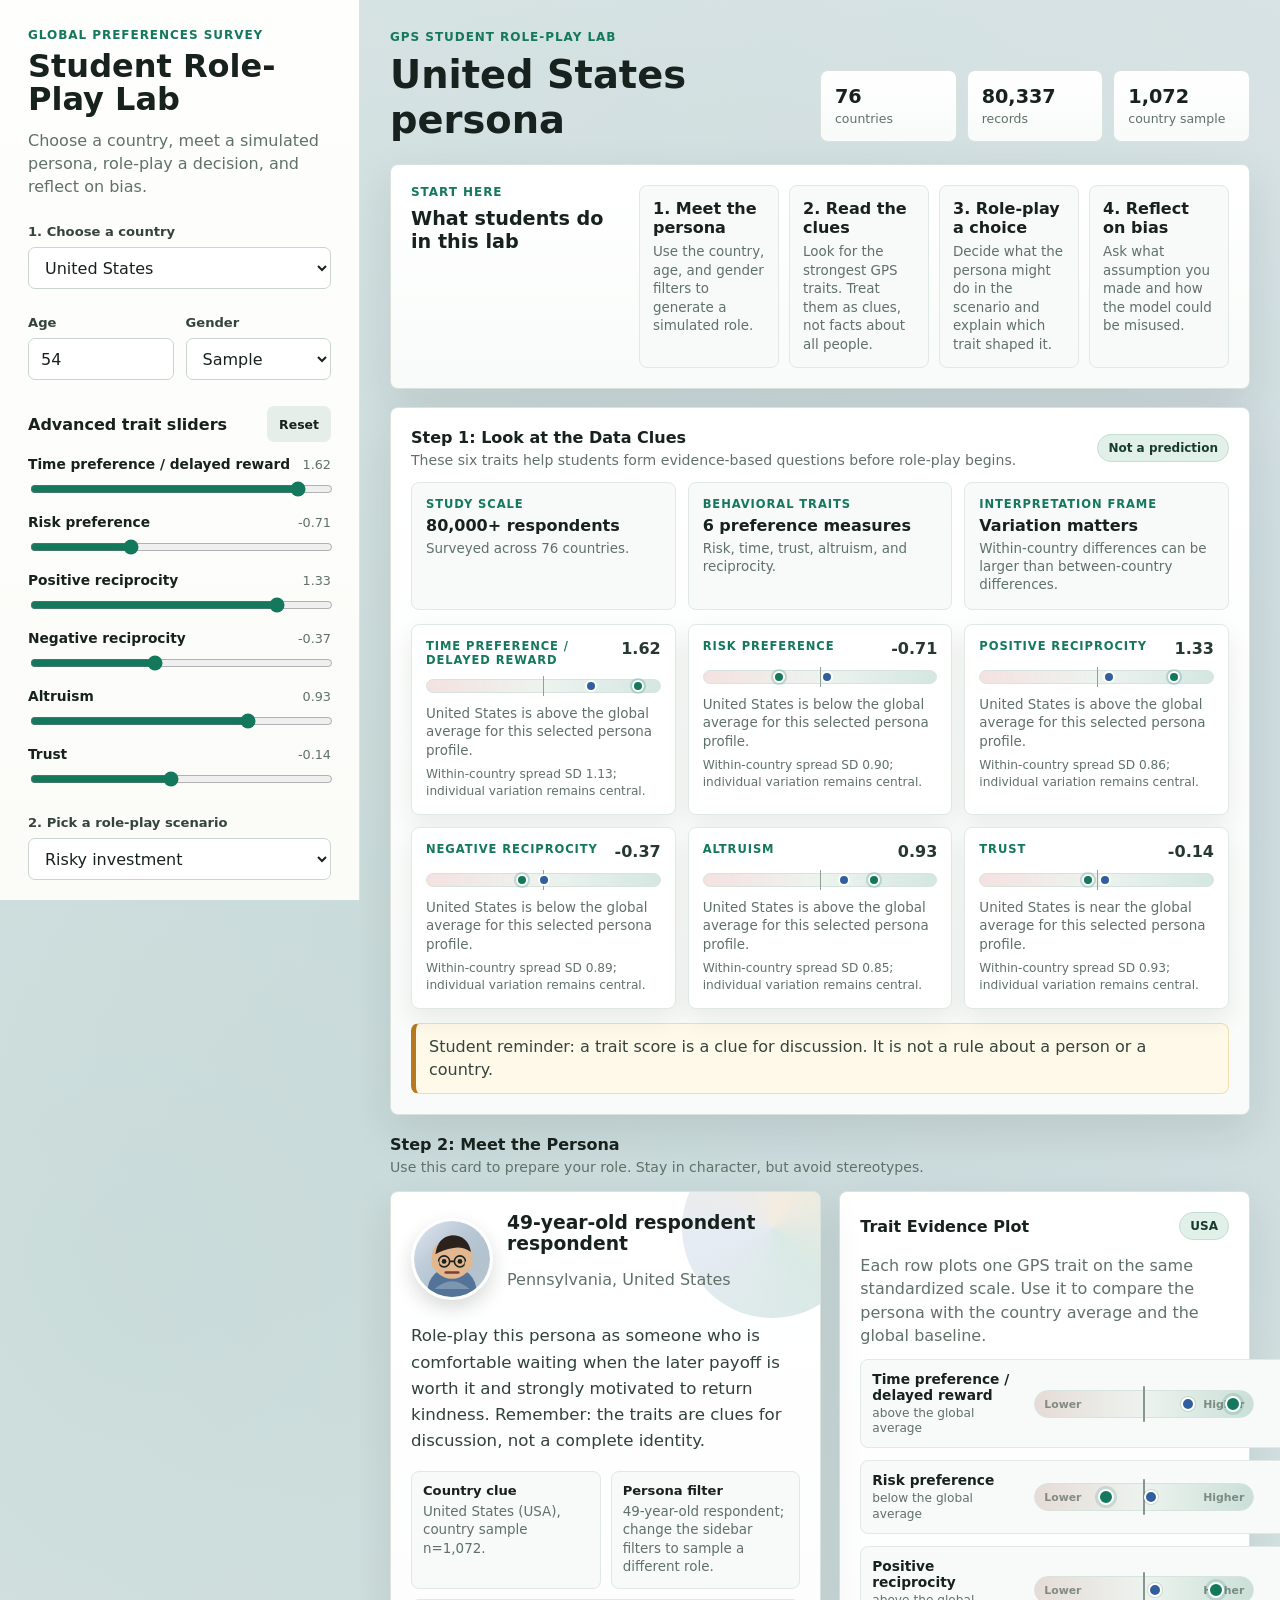
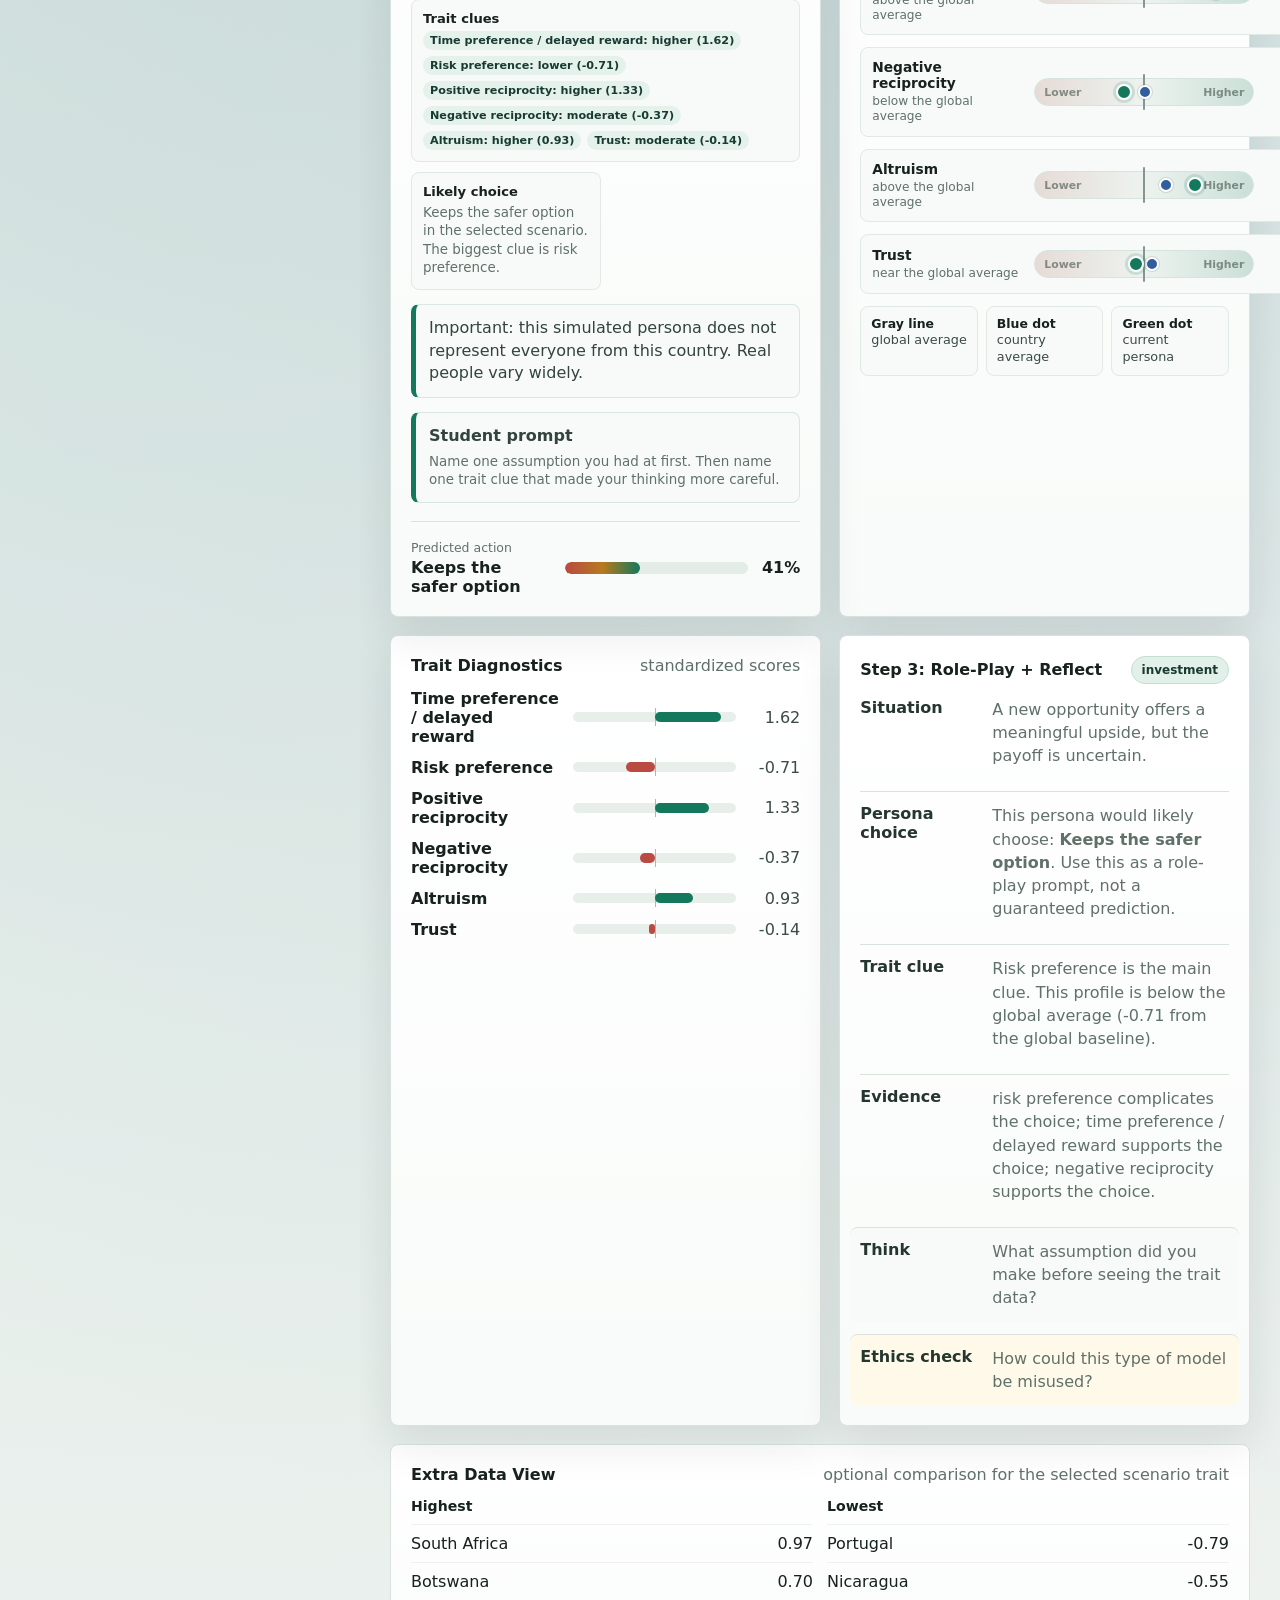
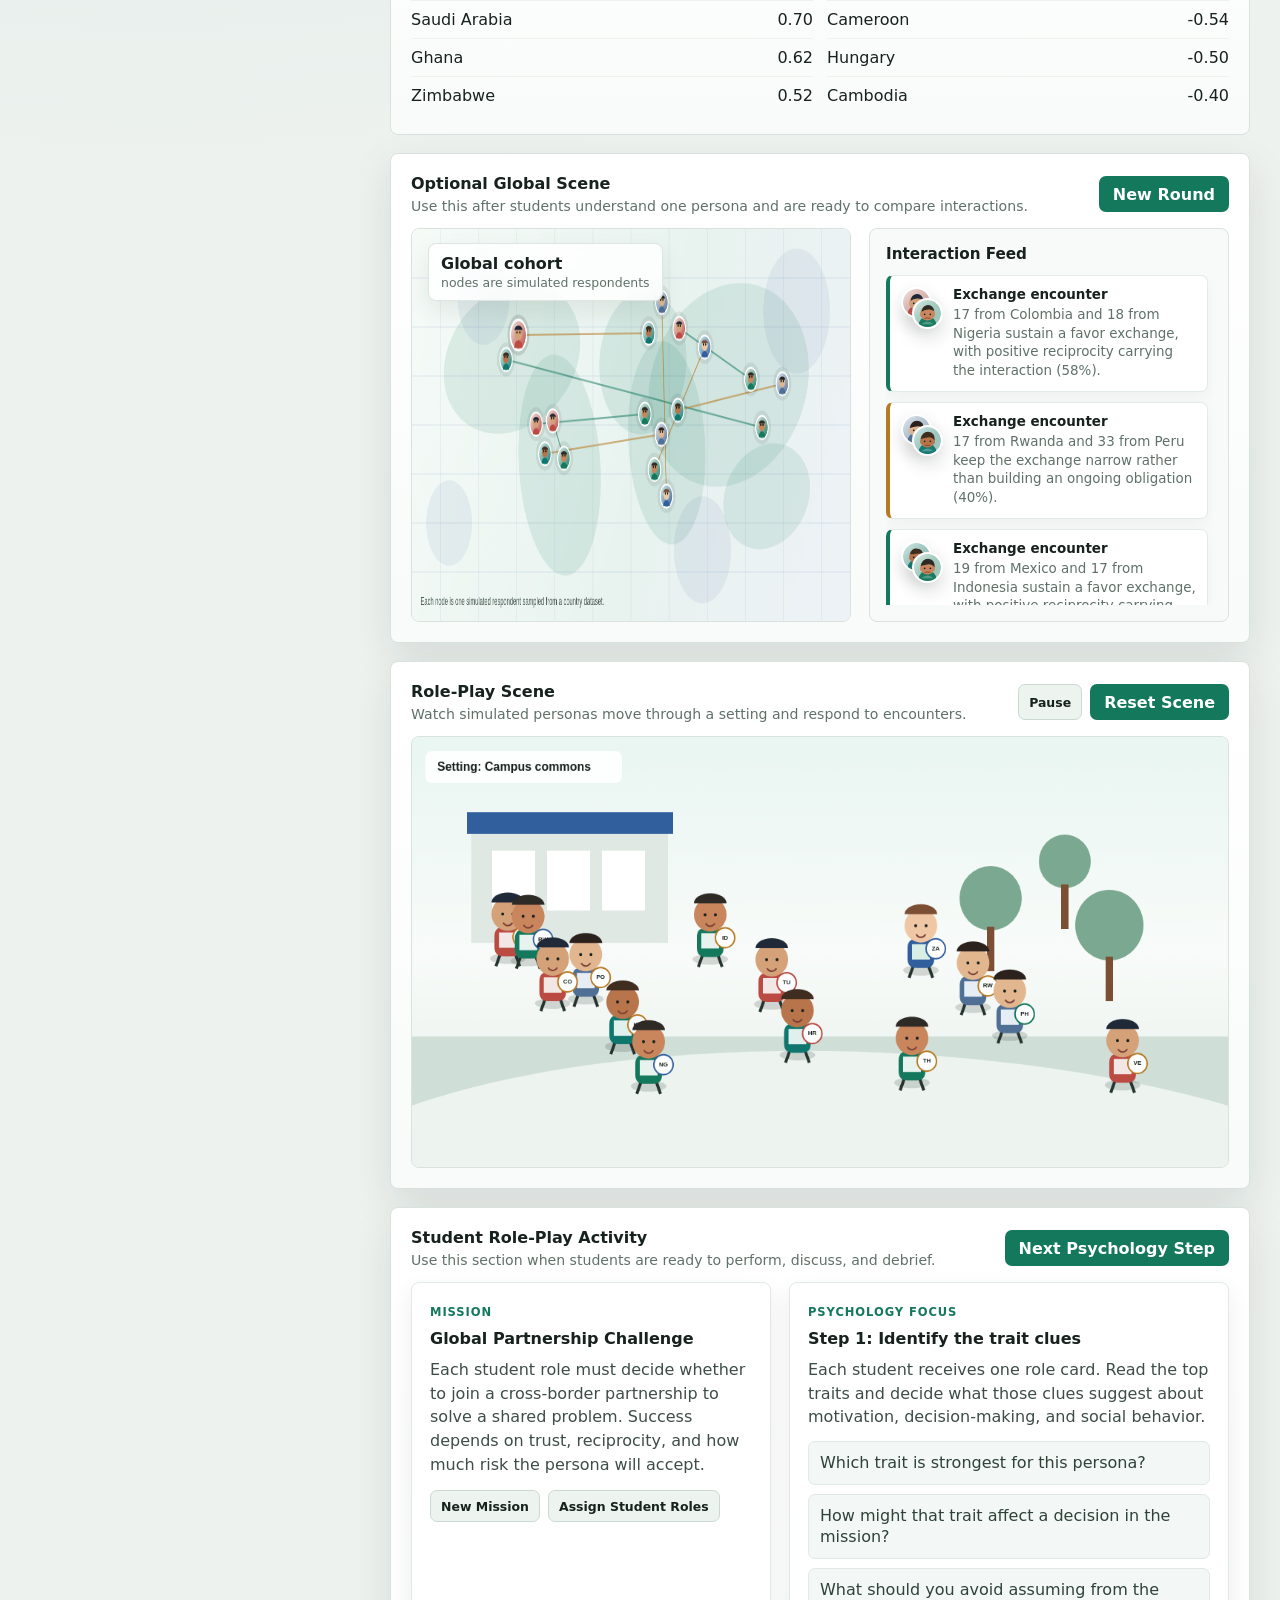
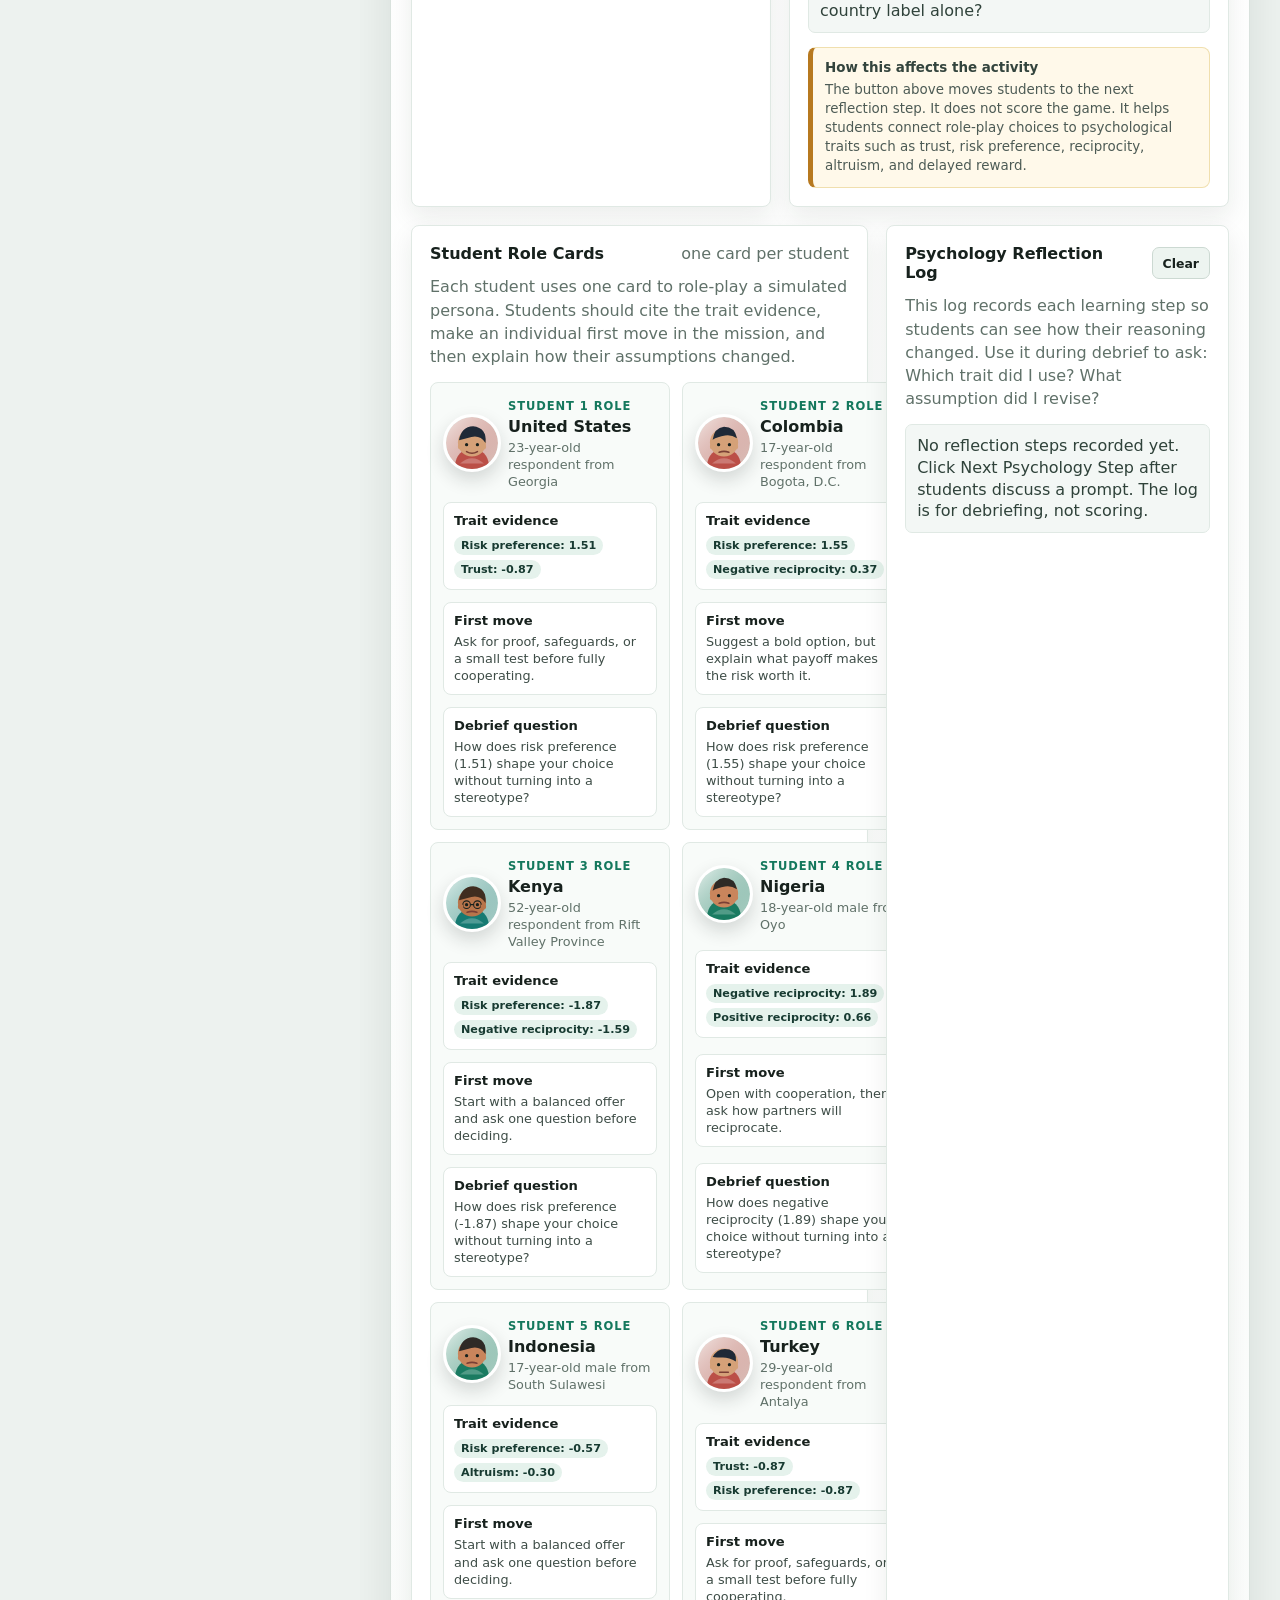
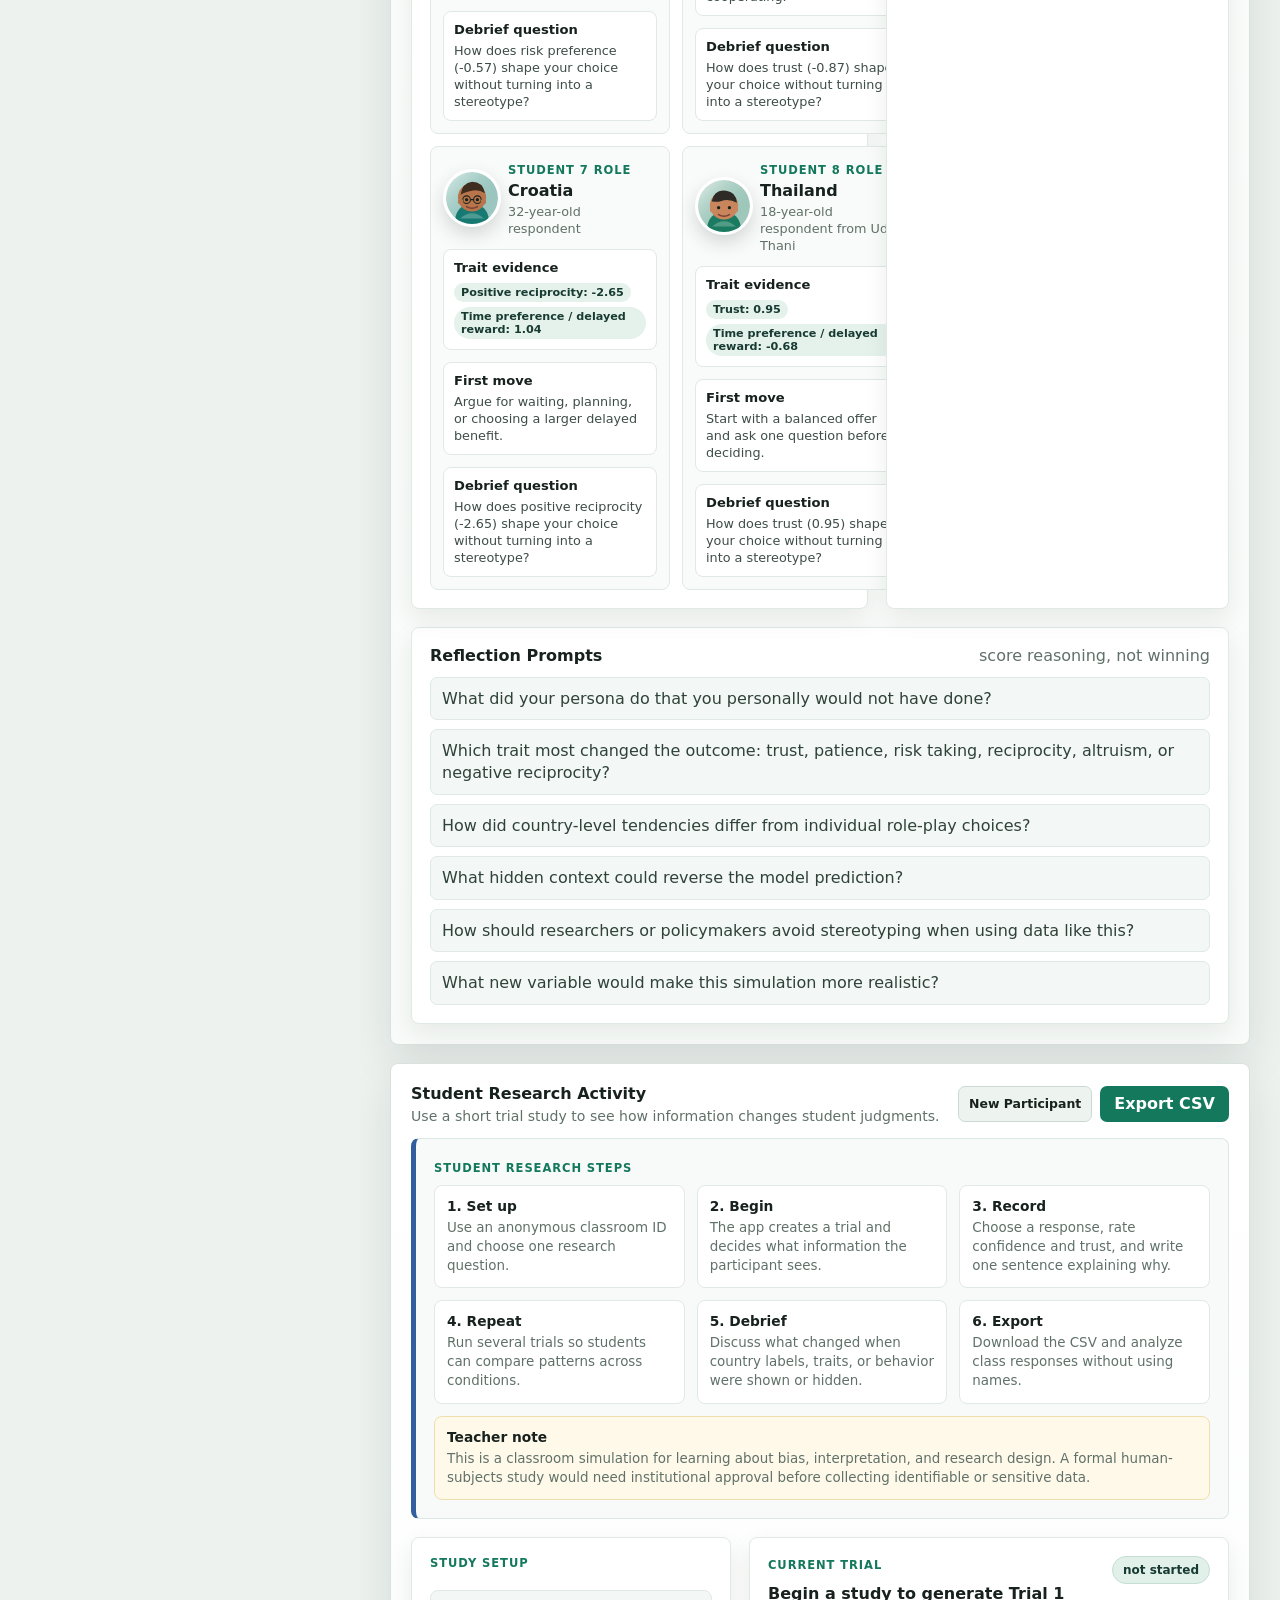
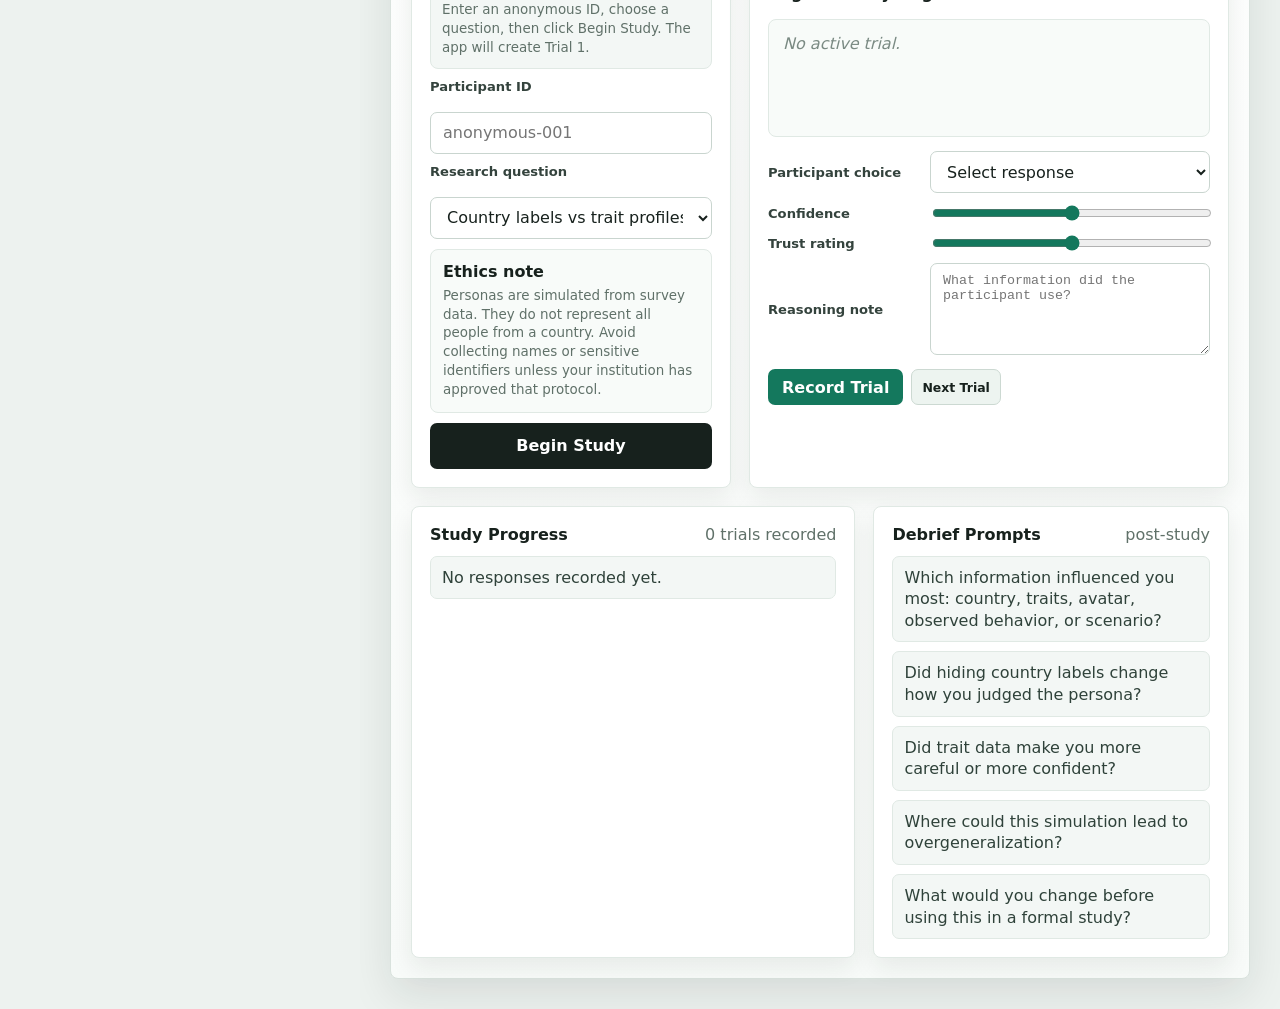
==== index.html @ 4c718f9e "Clarify psychology reflection flow" ====
<!doctype html>
<html lang="en">
  <head>
    <meta charset="utf-8" />
    <meta name="viewport" content="width=device-width, initial-scale=1" />
    <title>GPS Student Role-Play Lab</title>
    <link rel="stylesheet" href="assets/styles.css?v=student-simple" />
  </head>
  <body>
    <main class="app-shell">
      <aside class="control-panel" aria-label="Simulation controls">
        <div class="brand-block">
          <p class="eyebrow">Global Preferences Survey</p>
          <h1>Student Role-Play Lab</h1>
          <p class="source-note">Choose a country, meet a simulated persona, role-play a decision, and reflect on bias.</p>
        </div>

        <section class="panel-section">
          <label for="countrySelect">1. Choose a country</label>
          <select id="countrySelect"></select>
        </section>

        <section class="panel-section two-col">
          <div>
            <label for="ageInput">Age</label>
            <input id="ageInput" type="number" min="15" max="95" step="1" value="35" />
          </div>
          <div>
            <label for="genderSelect">Gender</label>
            <select id="genderSelect">
              <option value="sample">Sample</option>
              <option value="1">Male</option>
              <option value="2">Female</option>
            </select>
          </div>
        </section>

        <section class="panel-section">
          <div class="section-head">
            <h2>Advanced trait sliders</h2>
            <button id="resetTraits" class="reset-button" type="button">Reset</button>
          </div>
          <div id="traitControls" class="trait-controls"></div>
        </section>

        <section class="panel-section">
          <label for="scenarioSelect">2. Pick a role-play scenario</label>
          <select id="scenarioSelect">
            <option value="investment">Risky investment</option>
            <option value="delay">Delayed reward</option>
            <option value="trust">Trust game</option>
            <option value="favor">Favor exchange</option>
            <option value="donation">Donation appeal</option>
            <option value="conflict">Conflict response</option>
          </select>
        </section>

        <section class="panel-section two-col">
          <div>
            <label for="cohortSize">Number of student roles</label>
            <select id="cohortSize">
              <option value="12">12 people</option>
              <option value="18" selected>18 people</option>
              <option value="28">28 people</option>
            </select>
          </div>
          <div>
            <label for="interactionMode">Interaction type</label>
            <select id="interactionMode">
              <option value="mixed">Mixed</option>
              <option value="trust">Trust</option>
              <option value="exchange">Exchange</option>
              <option value="conflict">Conflict</option>
            </select>
          </div>
        </section>

        <section class="panel-section">
          <label for="sceneSetting">3. Choose a setting</label>
          <select id="sceneSetting">
            <option value="campus">Campus commons</option>
            <option value="market">Market negotiation</option>
            <option value="summit">Global summit</option>
            <option value="aid">Aid response hub</option>
          </select>
        </section>

        <section class="panel-section">
          <button id="generatePersona" class="primary-button" type="button">Generate New Persona</button>
        </section>

        <section class="panel-section">
          <button id="startClassroom" class="secondary-button" type="button">Go to Role-Play Activity</button>
        </section>

        <section class="panel-section">
          <button id="startResearch" class="secondary-button" type="button">Go to Student Research</button>
        </section>

        <section class="panel-section">
          <a class="secondary-link" href="wellbeing.html">Open Wellbeing Simulation</a>
        </section>
      </aside>

      <section class="workspace">
        <header class="workspace-top">
          <div>
            <p class="eyebrow">GPS Student Role-Play Lab</p>
            <h2 id="personaName">Loading dataset...</h2>
          </div>
          <div class="metric-strip" aria-label="Dataset metrics">
            <div>
              <strong id="countryCount">--</strong>
              <span>countries</span>
            </div>
            <div>
              <strong id="recordCount">--</strong>
              <span>records</span>
            </div>
            <div>
              <strong id="sampleSize">--</strong>
              <span>country sample</span>
            </div>
          </div>
        </header>

        <section class="student-guide" aria-labelledby="studentGuideTitle">
          <div>
            <p class="eyebrow">Start Here</p>
            <h3 id="studentGuideTitle">What students do in this lab</h3>
          </div>
          <div class="student-steps">
            <article>
              <b>1. Meet the persona</b>
              <p>Use the country, age, and gender filters to generate a simulated role.</p>
            </article>
            <article>
              <b>2. Read the clues</b>
              <p>Look for the strongest GPS traits. Treat them as clues, not facts about all people.</p>
            </article>
            <article>
              <b>3. Role-play a choice</b>
              <p>Decide what the persona might do in the scenario and explain which trait shaped it.</p>
            </article>
            <article>
              <b>4. Reflect on bias</b>
              <p>Ask what assumption you made and how the model could be misused.</p>
            </article>
          </div>
        </section>

        <section class="dashboard-section" aria-labelledby="dashboardTitle">
          <div class="section-head">
            <div>
              <h3 id="dashboardTitle">Step 1: Look at the Data Clues</h3>
              <p class="microcopy">These six traits help students form evidence-based questions before role-play begins.</p>
            </div>
            <span class="pill">Not a prediction</span>
          </div>
          <div class="dashboard-summary">
            <article class="dashboard-stat">
              <span>Study scale</span>
              <b>80,000+ respondents</b>
              <p>Surveyed across 76 countries.</p>
            </article>
            <article class="dashboard-stat">
              <span>Behavioral traits</span>
              <b>6 preference measures</b>
              <p>Risk, time, trust, altruism, and reciprocity.</p>
            </article>
            <article class="dashboard-stat">
              <span>Interpretation frame</span>
              <b>Variation matters</b>
              <p>Within-country differences can be larger than between-country differences.</p>
            </article>
          </div>
          <div id="dashboardTraitGrid" class="dashboard-trait-grid"></div>
          <div class="interpretation-note">Student reminder: a trait score is a clue for discussion. It is not a rule about a person or a country.</div>
        </section>

        <div class="layer-heading">
          <div>
            <h3>Step 2: Meet the Persona</h3>
            <p class="microcopy">Use this card to prepare your role. Stay in character, but avoid stereotypes.</p>
          </div>
        </div>

        <div class="simulation-grid">
          <section class="persona-card">
            <div class="persona-head">
              <div class="avatar hero-avatar" id="avatar" aria-hidden="true"></div>
              <div>
                <h3 id="personaTitle">Country persona</h3>
                <p id="personaSubtitle">Derived from GPS individual and country-level values.</p>
              </div>
            </div>
            <p id="personaNarrative" class="persona-narrative"></p>
            <div id="personaDetails" class="persona-details"></div>
            <div id="personaUncertainty" class="uncertainty-note"></div>
            <div id="personaReflection" class="reflection-callout"></div>
            <div class="decision-band">
              <div>
                <span>Predicted action</span>
                <strong id="decisionLabel">--</strong>
              </div>
              <div class="probability-meter" aria-label="Scenario probability">
                <div id="probabilityFill"></div>
              </div>
              <b id="probabilityText">--</b>
            </div>
          </section>

          <section class="radar-panel">
            <div class="section-head">
              <h3>Trait Evidence Plot</h3>
              <span id="countryIso" class="pill">---</span>
            </div>
            <p class="chart-explainer">Each row plots one GPS trait on the same standardized scale. Use it to compare the persona with the country average and the global baseline.</p>
            <div id="traitMapPlot" class="trait-map-plot" aria-label="Data plot of persona traits compared with country average and global baseline"></div>
            <div class="chart-key">
              <span><b>Gray line</b> global average</span>
              <span><b>Blue dot</b> country average</span>
              <span><b>Green dot</b> current persona</span>
            </div>
          </section>

          <section class="trait-panel">
            <div class="section-head">
              <h3>Trait Diagnostics</h3>
              <span class="muted">standardized scores</span>
            </div>
            <div id="traitBars" class="trait-bars"></div>
          </section>

          <section class="scenario-panel">
            <div class="section-head">
              <h3>Step 3: Role-Play + Reflect</h3>
              <span id="scenarioTag" class="pill">investment</span>
            </div>
            <div id="scenarioText" class="scenario-text"></div>
          </section>
        </div>

        <section class="comparison-section">
          <div class="section-head">
            <h3>Extra Data View</h3>
            <span class="muted">optional comparison for the selected scenario trait</span>
          </div>
          <div id="comparisonRows" class="comparison-rows"></div>
        </section>

        <section class="global-section">
          <div class="section-head">
            <div>
              <h3>Optional Global Scene</h3>
              <p class="microcopy">Use this after students understand one persona and are ready to compare interactions.</p>
            </div>
            <button id="runGlobalRound" class="small-action" type="button">New Round</button>
          </div>
          <div class="global-grid">
            <div class="world-stage">
              <div class="stage-label">
                <b>Global cohort</b>
                <span>nodes are simulated respondents</span>
              </div>
              <canvas id="globalCanvas" width="920" height="440" aria-label="Global persona interaction map"></canvas>
            </div>
            <div class="feed-panel">
              <h4>Interaction Feed</h4>
              <div id="interactionFeed" class="interaction-feed"></div>
            </div>
          </div>
        </section>

        <section class="scene-section">
          <div class="section-head">
            <div>
              <h3>Role-Play Scene</h3>
              <p class="microcopy">Watch simulated personas move through a setting and respond to encounters.</p>
            </div>
            <div class="scene-actions">
              <button id="pauseScene" class="mini-button" type="button">Pause</button>
              <button id="resetScene" class="small-action" type="button">Reset Scene</button>
            </div>
          </div>
          <div class="life-stage">
            <canvas id="sceneCanvas" width="1100" height="560" aria-label="Animated real-life role-play scene"></canvas>
          </div>
        </section>

        <section class="classroom-section" id="classroomSection">
          <div class="section-head">
            <div>
              <h3>Student Role-Play Activity</h3>
              <p class="microcopy">Use this section when students are ready to perform, discuss, and debrief.</p>
            </div>
            <button id="advanceRound" class="small-action" type="button">Next Psychology Step</button>
          </div>

          <div class="classroom-grid">
            <article class="mission-card">
              <span class="card-label">Mission</span>
              <h4 id="missionTitle">Global Partnership Challenge</h4>
              <p id="missionText"></p>
              <div class="mission-actions">
                <button id="newMission" class="mini-button" type="button">New Mission</button>
                <button id="assignTeams" class="mini-button" type="button">Assign Student Roles</button>
              </div>
            </article>

            <article class="teacher-card">
              <span class="card-label">Psychology Focus</span>
              <h4 id="roundTitle">Round 1: Adopt the persona</h4>
              <p id="roundInstruction"></p>
              <div id="roundPrompts" class="prompt-list"></div>
              <div class="learning-note">
                <b>How this affects the activity</b>
                <p>The button above moves students to the next reflection step. It does not score the game. It helps students connect role-play choices to psychological traits such as trust, risk preference, reciprocity, altruism, and delayed reward.</p>
              </div>
            </article>
          </div>

          <div class="classroom-grid lower">
            <article class="team-panel">
              <div class="section-head compact">
                <h4>Student Role Cards</h4>
                <span class="muted">one card per student</span>
              </div>
              <p class="role-card-help">Each student uses one card to role-play a simulated persona. Students should cite the trait evidence, make an individual first move in the mission, and then explain how their assumptions changed.</p>
              <div id="teamCards" class="team-cards"></div>
            </article>

            <article class="history-panel">
              <div class="section-head compact">
                <h4>Psychology Reflection Log</h4>
                <button id="clearHistory" class="mini-button" type="button">Clear</button>
              </div>
              <p class="role-card-help">This log records each learning step so students can see how their reasoning changed. Use it during debrief to ask: Which trait did I use? What assumption did I revise?</p>
              <div id="roundHistory" class="round-history"></div>
            </article>
          </div>

          <article class="reflection-panel">
            <div class="section-head compact">
              <h4>Reflection Prompts</h4>
              <span class="muted">score reasoning, not winning</span>
            </div>
            <div id="reflectionPrompts" class="reflection-prompts"></div>
          </article>
        </section>

        <section class="research-section" id="researchSection">
          <div class="section-head">
            <div>
              <h3>Student Research Activity</h3>
              <p class="microcopy">Use a short trial study to see how information changes student judgments.</p>
            </div>
            <div class="scene-actions">
              <button id="newParticipant" class="mini-button" type="button">New Participant</button>
              <button id="exportResearch" class="small-action" type="button">Export CSV</button>
            </div>
          </div>

          <article class="research-directions">
            <span class="card-label">Student Research Steps</span>
            <div class="research-steps">
              <div>
                <b>1. Set up</b>
                <p>Use an anonymous classroom ID and choose one research question.</p>
              </div>
              <div>
                <b>2. Begin</b>
                <p>The app creates a trial and decides what information the participant sees.</p>
              </div>
              <div>
                <b>3. Record</b>
                <p>Choose a response, rate confidence and trust, and write one sentence explaining why.</p>
              </div>
              <div>
                <b>4. Repeat</b>
                <p>Run several trials so students can compare patterns across conditions.</p>
              </div>
              <div>
                <b>5. Debrief</b>
                <p>Discuss what changed when country labels, traits, or behavior were shown or hidden.</p>
              </div>
              <div>
                <b>6. Export</b>
                <p>Download the CSV and analyze class responses without using names.</p>
              </div>
            </div>
            <div class="research-warning">
              <b>Teacher note</b>
              <p>This is a classroom simulation for learning about bias, interpretation, and research design. A formal human-subjects study would need institutional approval before collecting identifiable or sensitive data.</p>
            </div>
          </article>

          <div class="research-grid">
            <article class="research-card consent-card">
              <span class="card-label">Study Setup</span>
              <p class="setup-help">Enter an anonymous ID, choose a question, then click Begin Study. The app will create Trial 1.</p>
              <label for="participantId">Participant ID</label>
              <input id="participantId" type="text" placeholder="anonymous-001" />
              <label for="studyQuestion">Research question</label>
              <select id="studyQuestion">
                <option value="country_vs_traits">Country labels vs trait profiles</option>
                <option value="trust_revision">Trust revision after observed behavior</option>
                <option value="stereotype_awareness">Stereotype awareness and reflection</option>
              </select>
              <div class="consent-box">
                <b>Ethics note</b>
                <p>Personas are simulated from survey data. They do not represent all people from a country. Avoid collecting names or sensitive identifiers unless your institution has approved that protocol.</p>
              </div>
              <button id="beginStudy" class="primary-button" type="button">Begin Study</button>
            </article>

            <article class="research-card trial-card">
              <div class="trial-top">
                <span class="card-label">Current Trial</span>
                <span id="conditionBadge" class="pill">not started</span>
              </div>
              <h4 id="trialTitle">Begin a study to generate Trial 1</h4>
              <p id="trialScenario"></p>
              <div id="trialPersona" class="trial-persona"></div>
              <div class="response-grid">
                <label for="choiceSelect">Participant choice</label>
                <select id="choiceSelect">
                  <option value="">Select response</option>
                  <option value="cooperate">Cooperate / trust</option>
                  <option value="caution">Proceed with safeguards</option>
                  <option value="decline">Decline / avoid</option>
                  <option value="punish">Punish unfairness</option>
                </select>
                <label for="confidenceRange">Confidence</label>
                <input id="confidenceRange" type="range" min="0" max="100" value="50" />
                <label for="trustRating">Trust rating</label>
                <input id="trustRating" type="range" min="0" max="100" value="50" />
                <label for="reasonText">Reasoning note</label>
                <textarea id="reasonText" rows="4" placeholder="What information did the participant use?"></textarea>
              </div>
              <div class="mission-actions">
                <button id="recordTrial" class="small-action" type="button">Record Trial</button>
                <button id="nextTrial" class="mini-button" type="button">Next Trial</button>
              </div>
            </article>
          </div>

          <div class="research-grid lower">
            <article class="research-card">
              <div class="section-head compact">
                <h4>Study Progress</h4>
                <span id="trialCounter" class="muted">0 trials recorded</span>
              </div>
              <div id="researchLog" class="research-log"></div>
            </article>

            <article class="research-card">
              <div class="section-head compact">
                <h4>Debrief Prompts</h4>
                <span class="muted">post-study</span>
              </div>
              <div id="debriefPrompts" class="reflection-prompts"></div>
            </article>
          </div>
        </section>
      </section>
    </main>

    <script src="assets/app.js?v=student-simple"></script>
  </body>
</html>
---- assets/styles.css ----
:root {
  --ink: #17211d;
  --muted: #607169;
  --line: #d9e2dd;
  --panel: #fbfcf8;
  --paper: #ffffff;
  --green: #14785d;
  --blue: #315f9d;
  --red: #ba4a42;
  --gold: #b7791f;
  --teal: #0f766e;
  --shadow: 0 16px 44px rgba(23, 33, 29, 0.1);
  --soft-shadow: 0 10px 24px rgba(23, 33, 29, 0.08);
}

* {
  box-sizing: border-box;
}

body {
  margin: 0;
  color: var(--ink);
  background:
    radial-gradient(circle at 12% 14%, rgba(20, 120, 93, 0.11), transparent 28%),
    radial-gradient(circle at 82% 8%, rgba(49, 95, 157, 0.12), transparent 30%),
    #edf2ef;
  font-family:
    Inter, ui-sans-serif, system-ui, -apple-system, BlinkMacSystemFont, "Segoe UI", sans-serif;
}

button,
input,
select {
  font: inherit;
}

.app-shell {
  min-height: 100vh;
  display: grid;
  grid-template-columns: minmax(290px, 360px) 1fr;
}

.control-panel {
  position: sticky;
  top: 0;
  height: 100vh;
  overflow: auto;
  padding: 28px;
  background:
    linear-gradient(180deg, rgba(255, 255, 255, 0.76), rgba(251, 252, 248, 0.96)),
    var(--panel);
  border-right: 1px solid var(--line);
}

.brand-block h1,
.workspace-top h2,
.section-head h3,
.section-head h2,
.persona-card h3 {
  margin: 0;
  letter-spacing: 0;
}

.brand-block h1 {
  font-size: 2rem;
  line-height: 1.04;
}

.eyebrow {
  margin: 0 0 8px;
  color: var(--green);
  font-size: 0.75rem;
  font-weight: 800;
  letter-spacing: 0.08em;
  text-transform: uppercase;
}

.source-note,
.muted,
.persona-head p {
  color: var(--muted);
}

.source-note {
  margin: 12px 0 0;
  line-height: 1.45;
}

.panel-section {
  margin-top: 26px;
}

label {
  display: block;
  margin-bottom: 8px;
  color: #34433d;
  font-size: 0.82rem;
  font-weight: 750;
}

select,
input[type="number"],
input[type="text"],
textarea {
  width: 100%;
  padding: 9px 12px;
  color: var(--ink);
  background: var(--paper);
  border: 1px solid #c9d5cf;
  border-radius: 7px;
}

select,
input[type="number"],
input[type="text"] {
  min-height: 42px;
}

textarea {
  resize: vertical;
  min-height: 92px;
}

.two-col {
  display: grid;
  grid-template-columns: 1fr 1fr;
  gap: 12px;
}

.section-head {
  display: flex;
  align-items: center;
  justify-content: space-between;
  gap: 12px;
  margin-bottom: 14px;
}

.section-head h2,
.section-head h3 {
  font-size: 1rem;
}

.reset-button,
.primary-button {
  display: inline-flex;
  align-items: center;
  justify-content: center;
  border: 0;
  cursor: pointer;
}

.secondary-button {
  width: 100%;
  min-height: 44px;
  color: var(--ink);
  background: #e6eee9;
  border: 1px solid #c9d8d0;
  border-radius: 7px;
  cursor: pointer;
  font-weight: 800;
}

.secondary-link {
  display: inline-flex;
  align-items: center;
  justify-content: center;
  width: 100%;
  min-height: 44px;
  color: var(--ink);
  background: #e6eee9;
  border: 1px solid #c9d8d0;
  border-radius: 7px;
  font-weight: 800;
  text-decoration: none;
}

.secondary-link:hover {
  filter: brightness(0.96);
}

.secondary-button:hover {
  filter: brightness(0.96);
}

.reset-button {
  height: 36px;
  padding: 0 12px;
  color: var(--ink);
  background: #e6eee9;
  border-radius: 7px;
  font-size: 0.78rem;
  font-weight: 800;
}

.primary-button {
  width: 100%;
  min-height: 46px;
  color: #fff;
  background: var(--ink);
  border-radius: 7px;
  font-weight: 800;
}

.primary-button:hover,
.reset-button:hover {
  filter: brightness(0.94);
}

.trait-controls {
  display: grid;
  gap: 15px;
}

.trait-control {
  display: grid;
  gap: 7px;
}

.trait-control header {
  display: flex;
  align-items: baseline;
  justify-content: space-between;
  gap: 10px;
}

.trait-control b {
  font-size: 0.86rem;
}

.trait-control span {
  color: var(--muted);
  font-size: 0.8rem;
  font-variant-numeric: tabular-nums;
}

input[type="range"] {
  width: 100%;
  accent-color: var(--green);
}

.workspace {
  padding: 30px;
  overflow: hidden;
}

.workspace-top {
  display: flex;
  align-items: end;
  justify-content: space-between;
  gap: 24px;
  margin-bottom: 22px;
}

.workspace-top h2 {
  font-size: clamp(1.8rem, 3vw, 3rem);
}

.metric-strip {
  display: grid;
  grid-template-columns: repeat(3, minmax(92px, 1fr));
  gap: 10px;
  min-width: min(430px, 100%);
}

.metric-strip div,
.student-guide,
.persona-card,
.radar-panel,
.trait-panel,
.scenario-panel,
.dashboard-section,
.comparison-section,
.global-section,
.scene-section,
.classroom-section,
.research-section {
  background:
    linear-gradient(180deg, rgba(255, 255, 255, 0.98), rgba(248, 251, 249, 0.98)),
    var(--paper);
  border: 1px solid var(--line);
  border-radius: 8px;
  box-shadow: var(--shadow);
}

.metric-strip div {
  padding: 14px;
  box-shadow: none;
}

.metric-strip strong {
  display: block;
  font-size: 1.2rem;
}

.metric-strip span {
  color: var(--muted);
  font-size: 0.78rem;
}

.simulation-grid {
  display: grid;
  grid-template-columns: minmax(320px, 1.05fr) minmax(320px, 1fr);
  gap: 18px;
}

.persona-card,
.student-guide,
.radar-panel,
.trait-panel,
.scenario-panel,
.dashboard-section,
.comparison-section,
.global-section,
.scene-section,
.classroom-section,
.research-section {
  padding: 20px;
}

.student-guide {
  display: grid;
  grid-template-columns: minmax(210px, 0.34fr) 1fr;
  gap: 18px;
  align-items: start;
  margin-bottom: 18px;
}

.student-guide h3 {
  margin: 0;
  font-size: 1.2rem;
}

.student-steps {
  display: grid;
  grid-template-columns: repeat(4, 1fr);
  gap: 10px;
}

.student-steps article {
  padding: 13px;
  background: #f7faf8;
  border: 1px solid #e0e9e4;
  border-radius: 8px;
}

.student-steps b {
  display: block;
  margin-bottom: 6px;
}

.student-steps p {
  margin: 0;
  color: var(--muted);
  font-size: 0.84rem;
  line-height: 1.38;
}

.dashboard-section {
  margin-bottom: 18px;
}

.dashboard-summary {
  display: grid;
  grid-template-columns: repeat(3, 1fr);
  gap: 12px;
  margin-bottom: 14px;
}

.dashboard-stat {
  padding: 14px;
  background: #f7faf8;
  border: 1px solid #e0e9e4;
  border-radius: 8px;
}

.dashboard-stat span {
  display: block;
  color: var(--green);
  font-size: 0.72rem;
  font-weight: 850;
  letter-spacing: 0.08em;
  text-transform: uppercase;
}

.dashboard-stat b {
  display: block;
  margin-top: 5px;
}

.dashboard-stat p {
  margin: 5px 0 0;
  color: var(--muted);
  font-size: 0.84rem;
  line-height: 1.35;
}

.dashboard-trait-grid {
  display: grid;
  grid-template-columns: repeat(3, minmax(190px, 1fr));
  gap: 12px;
}

.dashboard-trait-card {
  padding: 14px;
  background: #fff;
  border: 1px solid #e0e9e4;
  border-radius: 8px;
  box-shadow: var(--soft-shadow);
}

.dashboard-trait-top {
  display: flex;
  justify-content: space-between;
  gap: 12px;
  align-items: start;
}

.dashboard-trait-top .card-label {
  margin-bottom: 0;
}

.dashboard-trait-top b {
  color: #263830;
  font-variant-numeric: tabular-nums;
}

.dashboard-scale {
  position: relative;
  height: 14px;
  margin: 12px 0;
  background: linear-gradient(90deg, rgba(186, 74, 66, 0.16), #edf3ef 50%, rgba(20, 120, 93, 0.18));
  border: 1px solid #d7e4dd;
  border-radius: 99px;
}

.dashboard-scale .global-line {
  position: absolute;
  left: 50%;
  top: -4px;
  width: 1px;
  height: 20px;
  background: #8fa096;
}

.dashboard-scale .country-dot,
.dashboard-scale span {
  position: absolute;
  top: 50%;
  width: 12px;
  height: 12px;
  transform: translate(-50%, -50%);
  border-radius: 50%;
}

.dashboard-scale .country-dot {
  background: var(--blue);
  border: 2px solid #fff;
}

.dashboard-scale span {
  background: var(--green);
  border: 2px solid #fff;
  box-shadow: 0 0 0 2px rgba(20, 120, 93, 0.22);
}

.dashboard-trait-card p,
.dashboard-trait-card small {
  display: block;
  color: var(--muted);
  line-height: 1.38;
}

.dashboard-trait-card p {
  margin: 0 0 6px;
  font-size: 0.84rem;
}

.dashboard-trait-card small {
  font-size: 0.76rem;
}

.interpretation-note,
.uncertainty-note,
.reflection-callout {
  margin-top: 14px;
  padding: 12px 13px;
  color: #33443d;
  background: #fff9ea;
  border: 1px solid #f0dfae;
  border-left: 5px solid var(--gold);
  border-radius: 8px;
  line-height: 1.42;
}

.layer-heading {
  margin: 0 0 14px;
  padding: 2px 0;
}

.layer-heading h3 {
  margin: 0;
  font-size: 1rem;
}

.persona-details {
  position: relative;
  z-index: 1;
  display: grid;
  grid-template-columns: 1fr 1fr;
  gap: 10px;
  margin-top: 16px;
}

.persona-detail-row {
  padding: 11px;
  background: #f7faf8;
  border: 1px solid #e0e9e4;
  border-radius: 8px;
}

.persona-detail-row.wide {
  grid-column: 1 / -1;
}

.persona-detail-row b {
  display: block;
  margin-bottom: 5px;
  font-size: 0.82rem;
}

.persona-detail-row p,
.reflection-callout p {
  margin: 0;
  color: var(--muted);
  font-size: 0.84rem;
  line-height: 1.38;
}

.persona-detail-row .trait-tags {
  display: flex;
  flex-wrap: wrap;
  gap: 6px;
}

.uncertainty-note,
.reflection-callout {
  position: relative;
  z-index: 1;
  background: #f7faf8;
  border-color: #d8e7df;
  border-left-color: var(--green);
}

.reflection-callout b {
  display: block;
  margin-bottom: 5px;
}

.persona-card {
  position: relative;
  overflow: hidden;
}

.persona-card::after {
  content: "";
  position: absolute;
  right: -42px;
  top: -54px;
  width: 180px;
  height: 180px;
  background: conic-gradient(from 140deg, rgba(20, 120, 93, 0.16), rgba(49, 95, 157, 0.12), rgba(183, 121, 31, 0.14), rgba(20, 120, 93, 0.16));
  border-radius: 50%;
  pointer-events: none;
}

.persona-head {
  position: relative;
  z-index: 1;
  display: flex;
  align-items: center;
  gap: 14px;
  margin-bottom: 18px;
}

.avatar {
  width: 58px;
  height: 58px;
  display: grid;
  place-items: center;
  flex: 0 0 58px;
  overflow: hidden;
  background: #e7f0eb;
  border: 3px solid #fff;
  border-radius: 50%;
  box-shadow: 0 8px 18px rgba(23, 33, 29, 0.16);
}

.hero-avatar {
  width: 82px;
  height: 82px;
  flex-basis: 82px;
}

.avatar img {
  width: 100%;
  height: 100%;
  display: block;
}

.persona-narrative {
  position: relative;
  z-index: 1;
  min-height: 78px;
  margin: 0;
  color: #31413a;
  font-size: 1.04rem;
  line-height: 1.58;
}

.decision-band {
  position: relative;
  z-index: 1;
  display: grid;
  grid-template-columns: minmax(130px, 1fr) minmax(130px, 1.3fr) auto;
  align-items: center;
  gap: 14px;
  margin-top: 18px;
  padding-top: 18px;
  border-top: 1px solid var(--line);
}

.decision-band span {
  display: block;
  color: var(--muted);
  font-size: 0.78rem;
}

.decision-band strong {
  display: block;
  margin-top: 3px;
}

.probability-meter {
  height: 12px;
  overflow: hidden;
  background: #e4ece7;
  border-radius: 99px;
}

.probability-meter div {
  width: 50%;
  height: 100%;
  background: linear-gradient(90deg, var(--red), var(--gold), var(--green));
  border-radius: inherit;
}

.pill {
  display: inline-flex;
  align-items: center;
  min-height: 28px;
  padding: 0 10px;
  color: #173a31;
  background: #e2f0ea;
  border: 1px solid #c4ded4;
  border-radius: 99px;
  font-size: 0.75rem;
  font-weight: 800;
}

canvas {
  width: 100%;
  max-width: 100%;
  aspect-ratio: 13 / 9;
}

.chart-explainer {
  margin: 0 0 12px;
  color: var(--muted);
  line-height: 1.45;
}

.trait-map-plot {
  display: grid;
  gap: 12px;
}

.trait-map-row {
  display: grid;
  grid-template-columns: minmax(150px, 0.32fr) minmax(220px, 1fr) minmax(120px, 0.26fr);
  gap: 12px;
  align-items: center;
  padding: 11px;
  background: #f7faf8;
  border: 1px solid #e0e9e4;
  border-radius: 8px;
}

.trait-map-label b,
.trait-map-label span,
.trait-map-values span,
.trait-map-values b {
  display: block;
}

.trait-map-label b {
  font-size: 0.86rem;
}

.trait-map-label span,
.trait-map-values span {
  margin-top: 3px;
  color: var(--muted);
  font-size: 0.76rem;
  line-height: 1.25;
}

.trait-map-values {
  text-align: right;
  font-size: 0.78rem;
  font-variant-numeric: tabular-nums;
}

.trait-map-values b {
  margin-top: 3px;
  color: var(--green);
}

.trait-map-scale {
  position: relative;
  height: 28px;
  background:
    linear-gradient(90deg, rgba(186, 74, 66, 0.14), rgba(237, 243, 239, 0.95) 50%, rgba(20, 120, 93, 0.16)),
    #edf3ef;
  border: 1px solid #d7e4dd;
  border-radius: 99px;
}

.scale-label {
  position: absolute;
  top: 50%;
  transform: translateY(-50%);
  color: rgba(58, 75, 68, 0.58);
  font-size: 0.68rem;
  font-weight: 800;
  pointer-events: none;
}

.scale-label.low {
  left: 9px;
}

.scale-label.high {
  right: 9px;
}

.trait-global-line {
  position: absolute;
  top: -5px;
  width: 2px;
  height: 36px;
  transform: translateX(-50%);
  background: #87978f;
  border-radius: 99px;
}

.trait-country-dot,
.trait-persona-dot {
  position: absolute;
  top: 50%;
  width: 14px;
  height: 14px;
  transform: translate(-50%, -50%);
  border: 2px solid #fff;
  border-radius: 50%;
  box-shadow: 0 0 0 1px rgba(23, 33, 29, 0.12);
}

.trait-country-dot {
  background: var(--blue);
}

.trait-persona-dot {
  width: 16px;
  height: 16px;
  background: var(--green);
  box-shadow: 0 0 0 3px rgba(20, 120, 93, 0.16);
}

.chart-key {
  display: grid;
  grid-template-columns: repeat(3, 1fr);
  gap: 8px;
  margin-top: 12px;
}

.chart-key span {
  padding: 9px 10px;
  color: #3b4b45;
  background: #f7faf8;
  border: 1px solid #e0e9e4;
  border-radius: 8px;
  font-size: 0.8rem;
  line-height: 1.3;
}

.chart-key b {
  display: block;
  color: var(--ink);
  font-size: 0.78rem;
}

.trait-bars {
  display: grid;
  gap: 12px;
}

.trait-bar {
  display: grid;
  grid-template-columns: 150px 1fr 52px;
  align-items: center;
  gap: 12px;
}

.bar-track {
  position: relative;
  height: 10px;
  background: #e8efeb;
  border-radius: 99px;
}

.bar-track::before {
  content: "";
  position: absolute;
  left: 50%;
  top: -4px;
  width: 1px;
  height: 18px;
  background: #aab9b1;
}

.bar-fill {
  position: absolute;
  top: 0;
  height: 100%;
  background: var(--blue);
  border-radius: 99px;
}

.trait-value {
  text-align: right;
  color: #3b4b45;
  font-variant-numeric: tabular-nums;
}

.scenario-text {
  display: grid;
  gap: 12px;
}

.reason-row {
  display: grid;
  grid-template-columns: 120px 1fr;
  gap: 12px;
  padding: 12px 0;
  border-top: 1px solid var(--line);
}

.reason-row:first-child {
  border-top: 0;
  padding-top: 0;
}

.reason-row b {
  color: #25362f;
}

.reason-row p {
  margin: 0;
  color: var(--muted);
  line-height: 1.45;
}

.prompt-row {
  background: #f7faf8;
  margin: 0 -10px;
  padding: 12px 10px;
  border-radius: 8px;
}

.ethics-row {
  background: #fff9ea;
}

.comparison-section {
  margin-top: 18px;
  box-shadow: none;
}

.global-section {
  margin-top: 18px;
}

.scene-section {
  margin-top: 18px;
}

.classroom-section {
  margin-top: 18px;
}

.research-section {
  margin-top: 18px;
}

.microcopy {
  margin: 5px 0 0;
  color: var(--muted);
  font-size: 0.88rem;
}

.small-action {
  min-height: 36px;
  padding: 0 14px;
  color: #fff;
  background: var(--green);
  border: 0;
  border-radius: 7px;
  cursor: pointer;
  font-weight: 800;
}

.mini-button {
  min-height: 32px;
  padding: 0 10px;
  color: var(--ink);
  background: #edf4f0;
  border: 1px solid #ccd9d2;
  border-radius: 7px;
  cursor: pointer;
  font-size: 0.78rem;
  font-weight: 800;
}

.mini-button:hover {
  filter: brightness(0.96);
}

.small-action:hover {
  filter: brightness(0.94);
}

.scene-actions {
  display: flex;
  flex-wrap: wrap;
  justify-content: flex-end;
  gap: 8px;
}

.global-grid {
  display: grid;
  grid-template-columns: minmax(420px, 1fr) minmax(280px, 360px);
  gap: 18px;
}

.classroom-grid {
  display: grid;
  grid-template-columns: minmax(300px, 0.9fr) minmax(360px, 1.1fr);
  gap: 18px;
}

.research-grid {
  display: grid;
  grid-template-columns: minmax(300px, 0.8fr) minmax(420px, 1.2fr);
  gap: 18px;
}

.research-directions {
  margin-bottom: 18px;
  padding: 18px;
  background: #f7faf8;
  border: 1px solid #dce8e2;
  border-left: 5px solid var(--blue);
  border-radius: 8px;
}

.research-steps {
  display: grid;
  grid-template-columns: repeat(3, 1fr);
  gap: 12px;
}

.research-steps div {
  padding: 12px;
  background: #fff;
  border: 1px solid #e0e9e4;
  border-radius: 8px;
}

.research-steps b,
.research-warning b {
  display: block;
  margin-bottom: 5px;
  font-size: 0.86rem;
}

.research-steps p,
.research-warning p,
.setup-help {
  margin: 0;
  color: var(--muted);
  font-size: 0.84rem;
  line-height: 1.4;
}

.research-warning {
  margin-top: 12px;
  padding: 12px;
  background: #fff9ea;
  border: 1px solid #f0dfae;
  border-radius: 8px;
}

.setup-help {
  padding: 10px 11px;
  background: #f3f7f5;
  border: 1px solid #e0e9e4;
  border-radius: 8px;
}

.research-grid.lower {
  grid-template-columns: minmax(420px, 1fr) minmax(320px, 0.8fr);
  margin-top: 18px;
}

.classroom-grid.lower {
  grid-template-columns: minmax(420px, 1fr) minmax(300px, 0.75fr);
  margin-top: 18px;
}

.mission-card,
.teacher-card,
.team-panel,
.history-panel,
.reflection-panel,
.research-card {
  padding: 18px;
  background: #fff;
  border: 1px solid #e0e9e4;
  border-radius: 8px;
  box-shadow: var(--soft-shadow);
}

.card-label {
  display: inline-flex;
  margin-bottom: 10px;
  color: var(--green);
  font-size: 0.72rem;
  font-weight: 850;
  letter-spacing: 0.08em;
  text-transform: uppercase;
}

.mission-card h4,
.teacher-card h4,
.team-panel h4,
.history-panel h4,
.reflection-panel h4,
.research-card h4 {
  margin: 0;
  font-size: 1rem;
}

.mission-card p,
.teacher-card p {
  margin: 10px 0 0;
  color: #3e4d47;
  line-height: 1.48;
}

.learning-note {
  margin-top: 14px;
  padding: 12px;
  color: #33443d;
  background: #fff9ea;
  border: 1px solid #f0dfae;
  border-left: 5px solid var(--gold);
  border-radius: 8px;
}

.learning-note b {
  display: block;
  margin-bottom: 5px;
  font-size: 0.84rem;
}

.learning-note p {
  margin: 0;
  color: #4d5b55;
  font-size: 0.84rem;
  line-height: 1.42;
}

.mission-actions {
  display: flex;
  flex-wrap: wrap;
  gap: 8px;
  margin-top: 14px;
}

.prompt-list,
.reflection-prompts {
  display: grid;
  gap: 9px;
  margin-top: 12px;
}

.prompt-chip {
  padding: 10px 11px;
  color: #2f423a;
  background: #f3f7f5;
  border: 1px solid #e0e9e4;
  border-radius: 7px;
  line-height: 1.35;
}

.team-cards {
  display: grid;
  grid-template-columns: repeat(2, minmax(240px, 1fr));
  gap: 12px;
}

.student-card {
  display: grid;
  gap: 12px;
  align-items: start;
  padding: 12px;
  background: #f8fbf9;
  border: 1px solid #e0e9e4;
  border-radius: 8px;
}

.role-card-help {
  margin: 0 0 14px;
  color: var(--muted);
  line-height: 1.45;
}

.student-card-top {
  display: grid;
  grid-template-columns: 54px 1fr;
  gap: 11px;
  align-items: center;
}

.student-card h5 {
  margin: 0 0 3px;
  font-size: 1rem;
}

.student-card p {
  margin: 0;
  color: var(--muted);
  font-size: 0.8rem;
  line-height: 1.33;
}

.student-card .card-label {
  margin-bottom: 4px;
}

.student-card .trait-tags {
  display: flex;
  flex-wrap: wrap;
  gap: 5px;
  margin-top: 8px;
}

.role-card-section {
  padding: 10px;
  background: #fff;
  border: 1px solid #e0e9e4;
  border-radius: 8px;
}

.role-card-section b {
  display: block;
  margin-bottom: 5px;
  font-size: 0.82rem;
}

.role-card-section p {
  color: #3e4d47;
}

.trait-tag {
  padding: 3px 7px;
  color: #173a31;
  background: #e5f2ec;
  border-radius: 99px;
  font-size: 0.7rem;
  font-weight: 800;
}

.round-history {
  display: grid;
  gap: 10px;
  max-height: 300px;
  overflow: auto;
}

.history-item {
  padding: 11px;
  background: #f8fbf9;
  border: 1px solid #e0e9e4;
  border-radius: 7px;
}

.history-item b {
  display: block;
  margin-bottom: 5px;
  font-size: 0.82rem;
}

.history-item p {
  margin: 0;
  color: var(--muted);
  font-size: 0.82rem;
  line-height: 1.36;
}

.reflection-panel {
  margin-top: 18px;
}

.wellbeing-hero {
  display: grid;
  grid-template-columns: minmax(320px, 0.78fr) minmax(460px, 1.22fr);
  gap: 18px;
  margin-bottom: 18px;
}

.lab-hero {
  display: grid;
  grid-template-columns: minmax(240px, 0.9fr) minmax(300px, 1.1fr) minmax(240px, 0.9fr);
  gap: 18px;
  margin-bottom: 18px;
}

.lab-grid {
  display: grid;
  grid-template-columns: 1fr 1fr;
  gap: 18px;
  margin-top: 18px;
}

.lab-grid.lower {
  grid-template-columns: minmax(360px, 0.9fr) minmax(380px, 1.1fr);
}

.lab-card {
  padding: 20px;
  background:
    linear-gradient(180deg, rgba(255, 255, 255, 0.98), rgba(248, 251, 249, 0.98)),
    var(--paper);
  border: 1px solid var(--line);
  border-radius: 8px;
  box-shadow: var(--shadow);
}

.group-card-top {
  display: flex;
  align-items: center;
  gap: 13px;
}

.group-card h3,
.contrast-card h3 {
  margin: 0;
  font-size: 1.12rem;
}

.group-card p,
.contrast-card p {
  color: var(--muted);
  line-height: 1.45;
}

.group-a-card {
  color: var(--blue);
}

.group-b-card {
  color: var(--green);
}

.group-card .card-label.group-a-card {
  color: var(--blue);
}

.group-card .card-label.group-b-card {
  color: var(--green);
}

.well-mini-avatar {
  width: 54px;
  height: 54px;
  display: grid;
  place-items: center;
  color: #fff;
  background: var(--blue);
  border-radius: 50%;
  border: 3px solid #fff;
  box-shadow: var(--soft-shadow);
  font-weight: 900;
}

.well-mini-avatar.group-b-card {
  background: var(--green);
}

.persona-portrait {
  width: 76px;
  height: 76px;
  flex: 0 0 76px;
  display: block;
  object-fit: cover;
  border-radius: 22px;
  border: 3px solid #fff;
  box-shadow: var(--soft-shadow);
}

.persona-portrait.group-a-card {
  outline: 3px solid rgba(47, 95, 157, 0.18);
}

.persona-portrait.group-b-card {
  outline: 3px solid rgba(63, 123, 101, 0.2);
}

.group-card.group-a-shell {
  border-top: 5px solid var(--blue);
}

.group-card.group-b-shell {
  border-top: 5px solid var(--green);
}

.score-grid {
  display: grid;
  grid-template-columns: repeat(3, 1fr);
  gap: 8px;
  margin-top: 14px;
}

.score-grid div {
  padding: 10px;
  background: #f4f8f6;
  border: 1px solid #dfebe5;
  border-radius: 8px;
}

.score-grid span {
  display: block;
  color: var(--muted);
  font-size: 0.72rem;
}

.score-grid b {
  display: block;
  margin-top: 2px;
  font-size: 1.2rem;
}

.group-summary {
  margin-bottom: 0;
}

.gap-badges {
  display: flex;
  flex-wrap: wrap;
  gap: 8px;
  margin-top: 14px;
}

.gap-badge {
  display: inline-flex;
  padding: 6px 9px;
  color: #173a31;
  background: #e5f2ec;
  border: 1px solid #cde3d8;
  border-radius: 99px;
  font-size: 0.76rem;
  font-weight: 800;
}

.gap-badge.group-a-gap {
  color: #17345f;
  background: #e9f0fb;
  border-color: #c8d8f0;
}

.gap-badge.group-b-gap {
  color: #123f33;
  background: #e5f2ec;
  border-color: #cde3d8;
}

.chart-card {
  box-shadow: none;
}

.comparison-chart {
  display: grid;
  gap: 12px;
}

.comparison-legend {
  display: flex;
  flex-wrap: wrap;
  align-items: center;
  gap: 10px 16px;
  margin-bottom: 14px;
  padding: 10px 12px;
  background: #f4f8f6;
  border: 1px solid #dfebe5;
  border-radius: 8px;
  border-left: 5px solid var(--blue);
  border-right: 5px solid var(--green);
}

.legend-item {
  display: inline-flex;
  align-items: center;
  gap: 7px;
  color: #273a33;
  font-size: 0.88rem;
}

.legend-swatch {
  width: 18px;
  height: 10px;
  display: inline-block;
  flex: 0 0 18px;
  border-radius: 99px;
}

.legend-swatch.group-a {
  background: var(--blue);
}

.legend-swatch.group-b {
  background: var(--green);
}

.legend-note {
  flex-basis: 100%;
  color: var(--muted);
  font-size: 0.78rem;
}

.compare-row {
  display: grid;
  grid-template-columns: minmax(170px, 0.35fr) 1fr;
  gap: 14px;
  align-items: center;
  padding: 11px 0;
  border-top: 1px solid #edf2ef;
}

.compare-row:first-child {
  border-top: 0;
}

.compare-label b,
.compare-label span {
  display: block;
}

.compare-label span {
  color: var(--muted);
  font-size: 0.78rem;
}

.compare-bars {
  display: grid;
  gap: 7px;
}

.compare-bar {
  display: grid;
  grid-template-columns: 1fr 72px;
  gap: 8px;
  align-items: center;
}

.compare-bar span {
  height: 12px;
  background: #dbe5df;
  border-radius: 99px;
}

.compare-bar b {
  text-align: right;
  color: #3b4b45;
  font-size: 0.82rem;
  font-variant-numeric: tabular-nums;
}

.roleplay-card {
  margin-top: 18px;
}

.persona-dialogue {
  margin-top: 12px;
}

.dialogue-stage {
  display: grid;
  grid-template-columns: minmax(130px, 0.22fr) minmax(300px, 1fr) minmax(130px, 0.22fr);
  gap: 18px;
  align-items: stretch;
  padding: 16px;
  background:
    linear-gradient(180deg, rgba(244, 248, 246, 0.95), rgba(233, 240, 235, 0.95)),
    #f4f8f6;
  border: 1px solid #dfebe5;
  border-radius: 8px;
}

.dialogue-person {
  display: grid;
  align-content: center;
  justify-items: center;
  gap: 10px;
  min-height: 210px;
  padding: 14px;
  text-align: center;
  background: rgba(255, 255, 255, 0.72);
  border: 1px solid rgba(213, 226, 219, 0.9);
  border-radius: 8px;
}

.dialogue-person img {
  width: 104px;
  height: 104px;
  display: block;
  border-radius: 28px;
  border: 4px solid #fff;
  box-shadow: var(--soft-shadow);
}

.dialogue-person b,
.dialogue-person span {
  display: block;
}

.dialogue-person span {
  margin-top: 2px;
  color: var(--muted);
  font-size: 0.82rem;
}

.group-a-dialogue {
  border-top: 5px solid var(--blue);
}

.group-b-dialogue {
  border-top: 5px solid var(--green);
}

.dialogue-exchange {
  display: grid;
  gap: 10px;
  align-content: center;
}

.speech-bubble {
  padding: 13px 15px;
  background: #fff;
  border: 1px solid #dfe8e3;
  border-radius: 8px;
  box-shadow: 0 10px 24px rgba(35, 55, 47, 0.07);
}

.speech-bubble b {
  display: block;
  margin-bottom: 4px;
}

.speech-bubble p {
  margin: 0;
  color: #43534d;
  line-height: 1.45;
}

.speech-a {
  border-left: 5px solid var(--blue);
}

.speech-b {
  border-left: 5px solid var(--green);
}

.teacher-note {
  border-left: 5px solid #d2a642;
  background: #fff9ea;
}

.conversation-thread {
  display: grid;
  gap: 12px;
  padding: 16px;
  background:
    linear-gradient(180deg, rgba(244, 248, 246, 0.95), rgba(233, 240, 235, 0.95)),
    #f4f8f6;
  border: 1px solid #dfebe5;
  border-radius: 8px;
}

.conversation-turn {
  display: grid;
  grid-template-columns: 58px 1fr;
  gap: 12px;
  align-items: start;
}

.conversation-turn img,
.researcher-avatar {
  width: 58px;
  height: 58px;
  border-radius: 18px;
  border: 3px solid #fff;
  box-shadow: var(--soft-shadow);
}

.researcher-avatar {
  display: grid;
  place-items: center;
  color: #4c3911;
  background: #fff4d2;
  border-color: #f8e4aa;
  font-weight: 900;
}

.visual-key-table {
  margin-top: 14px;
  padding: 12px;
  background: #f7faf8;
  border: 1px solid #dfe9e4;
  border-radius: 8px;
}

.visual-key-table h4 {
  margin: 0 0 10px;
  font-size: 0.92rem;
}

.visual-key-table table {
  width: 100%;
  border-collapse: collapse;
  table-layout: fixed;
  font-size: 0.78rem;
}

.visual-key-table th,
.visual-key-table td {
  padding: 8px;
  text-align: left;
  vertical-align: top;
  border-top: 1px solid #e2ebe6;
}

.visual-key-table th {
  color: #25352f;
  background: #edf5f1;
  border-top: 0;
  font-size: 0.74rem;
}

.visual-key-table td {
  color: #46564f;
  line-height: 1.35;
}

.mini-report textarea {
  min-height: 320px;
  line-height: 1.45;
}

.scene-card canvas {
  width: 100%;
  min-height: 320px;
  aspect-ratio: 19 / 9;
}

.wellbeing-person-card,
.wellbeing-scene {
  padding: 20px;
  background:
    linear-gradient(180deg, rgba(255, 255, 255, 0.98), rgba(248, 251, 249, 0.98)),
    var(--paper);
  border: 1px solid var(--line);
  border-radius: 8px;
  box-shadow: var(--shadow);
}

.wellbeing-score-row {
  display: grid;
  grid-template-columns: repeat(3, 1fr);
  gap: 10px;
  margin-top: 18px;
  padding-top: 16px;
  border-top: 1px solid var(--line);
}

.wellbeing-score-row div {
  padding: 12px;
  background: #f3f8f5;
  border: 1px solid #dfebe5;
  border-radius: 8px;
}

.wellbeing-score-row span {
  display: block;
  color: var(--muted);
  font-size: 0.78rem;
}

.wellbeing-score-row b {
  display: block;
  margin-top: 2px;
  font-size: 1.35rem;
}

.wellbeing-scene {
  min-height: 360px;
}

#wellCanvas {
  display: block;
  width: 100%;
  min-height: 330px;
  aspect-ratio: 2 / 1;
}

.consent-card {
  display: grid;
  gap: 10px;
  align-content: start;
}

.consent-box {
  padding: 12px;
  background: #f8fbf9;
  border: 1px solid #e0e9e4;
  border-radius: 8px;
}

.consent-box p {
  margin: 6px 0 0;
  color: var(--muted);
  font-size: 0.84rem;
  line-height: 1.4;
}

.trial-top {
  display: flex;
  align-items: center;
  justify-content: space-between;
  gap: 12px;
}

.trial-card > p {
  color: #3e4d47;
  line-height: 1.48;
}

.trial-persona {
  min-height: 118px;
  margin: 14px 0;
  padding: 14px;
  background: #f8fbf9;
  border: 1px solid #e0e9e4;
  border-radius: 8px;
}

.trial-persona-inner {
  display: grid;
  grid-template-columns: 66px 1fr;
  gap: 12px;
  align-items: center;
}

.trial-persona h5 {
  margin: 0 0 4px;
  font-size: 0.96rem;
}

.trial-persona p {
  margin: 0;
  color: var(--muted);
  line-height: 1.36;
}

.hidden-detail {
  color: #7a8a83;
  font-style: italic;
}

.response-grid {
  display: grid;
  grid-template-columns: 150px 1fr;
  gap: 10px 12px;
  align-items: center;
}

.response-grid label {
  margin: 0;
}

.research-log {
  display: grid;
  gap: 10px;
  max-height: 330px;
  overflow: auto;
}

.log-item {
  padding: 11px;
  background: #f8fbf9;
  border: 1px solid #e0e9e4;
  border-radius: 7px;
}

.log-item b {
  display: block;
  margin-bottom: 4px;
  font-size: 0.83rem;
}

.log-item p {
  margin: 0;
  color: var(--muted);
  font-size: 0.82rem;
  line-height: 1.35;
}

.compact {
  margin-bottom: 12px;
}

.world-stage {
  position: relative;
  min-height: 360px;
  overflow: hidden;
  background:
    linear-gradient(135deg, rgba(255, 255, 255, 0.62), rgba(236, 246, 241, 0.72)),
    radial-gradient(circle at 22% 32%, rgba(20, 120, 93, 0.12), transparent 22%),
    radial-gradient(circle at 73% 42%, rgba(49, 95, 157, 0.13), transparent 24%),
    repeating-linear-gradient(0deg, transparent 0 43px, rgba(20, 120, 93, 0.06) 44px),
    repeating-linear-gradient(90deg, transparent 0 63px, rgba(49, 95, 157, 0.06) 64px),
    #eef5f1;
  border: 1px solid var(--line);
  border-radius: 8px;
  box-shadow: inset 0 0 0 1px rgba(255, 255, 255, 0.7);
}

#globalCanvas {
  display: block;
  width: 100%;
  height: 100%;
  min-height: 360px;
  aspect-ratio: 23 / 11;
}

.life-stage {
  min-height: 430px;
  overflow: hidden;
  background: #eef5f1;
  border: 1px solid var(--line);
  border-radius: 8px;
  box-shadow: inset 0 0 0 1px rgba(255, 255, 255, 0.72);
}

#sceneCanvas {
  display: block;
  width: 100%;
  height: 100%;
  min-height: 430px;
  aspect-ratio: 55 / 28;
}

.stage-label {
  position: absolute;
  left: 16px;
  top: 14px;
  z-index: 1;
  padding: 10px 12px;
  background: rgba(255, 255, 255, 0.84);
  border: 1px solid rgba(217, 226, 221, 0.86);
  border-radius: 8px;
  box-shadow: var(--soft-shadow);
  backdrop-filter: blur(8px);
}

.stage-label b,
.stage-label span {
  display: block;
}

.stage-label span {
  margin-top: 2px;
  color: var(--muted);
  font-size: 0.78rem;
}

.feed-panel {
  min-height: 360px;
  padding: 16px;
  background: #f7faf8;
  border: 1px solid var(--line);
  border-radius: 8px;
}

.feed-panel h4 {
  margin: 0 0 12px;
  font-size: 0.95rem;
}

.interaction-feed {
  display: grid;
  gap: 10px;
  max-height: 330px;
  overflow: auto;
  padding-right: 4px;
}

.feed-item {
  display: grid;
  grid-template-columns: 42px 1fr;
  gap: 10px;
  padding: 11px;
  background: #fff;
  border: 1px solid #e2ebe6;
  border-left: 4px solid var(--green);
  border-radius: 7px;
  box-shadow: 0 6px 16px rgba(23, 33, 29, 0.04);
}

.feed-item[data-tone="caution"] {
  border-left-color: var(--gold);
}

.feed-item[data-tone="conflict"] {
  border-left-color: var(--red);
}

.feed-item b {
  display: block;
  margin-bottom: 4px;
  font-size: 0.84rem;
}

.feed-item p {
  margin: 0;
  color: var(--muted);
  font-size: 0.84rem;
  line-height: 1.38;
}

.feed-avatars {
  position: relative;
  width: 42px;
  height: 42px;
}

.feed-avatars .avatar {
  position: absolute;
  width: 31px;
  height: 31px;
  border-width: 2px;
}

.feed-avatars .avatar:first-child {
  left: 0;
  top: 0;
}

.feed-avatars .avatar:last-child {
  right: 0;
  bottom: 0;
}

.comparison-rows {
  display: grid;
  grid-template-columns: 1fr 1fr;
  gap: 14px;
}

.comparison-group h4 {
  margin: 0 0 10px;
  font-size: 0.88rem;
}

.comparison-row {
  display: grid;
  grid-template-columns: 1fr 58px;
  gap: 10px;
  padding: 9px 0;
  border-top: 1px solid #edf2ef;
}

.comparison-row span:last-child {
  text-align: right;
  font-variant-numeric: tabular-nums;
}

@media (max-width: 1060px) {
  .app-shell {
    grid-template-columns: 1fr;
  }

  .control-panel {
    position: static;
    height: auto;
  }

  .workspace-top,
  .student-guide,
  .simulation-grid,
  .dashboard-summary,
  .dashboard-trait-grid,
  .student-steps,
  .research-steps,
  .wellbeing-hero,
  .lab-hero,
  .lab-grid,
  .lab-grid.lower,
  .dialogue-stage,
  .comparison-rows,
  .global-grid,
  .classroom-grid,
  .classroom-grid.lower,
  .research-grid,
  .research-grid.lower {
    grid-template-columns: 1fr;
  }

  .workspace-top {
    align-items: stretch;
    flex-direction: column;
  }
}

@media (max-width: 620px) {
  .control-panel,
  .workspace {
    padding: 18px;
  }

  .metric-strip,
  .two-col,
  .decision-band,
  .persona-details,
  .chart-key,
  .trait-map-row,
  .trait-bar,
  .reason-row,
  .team-cards,
  .response-grid,
  .compare-row {
    grid-template-columns: 1fr;
  }

  .trait-value,
  .trait-map-values,
  .comparison-row span:last-child {
    text-align: left;
  }
}
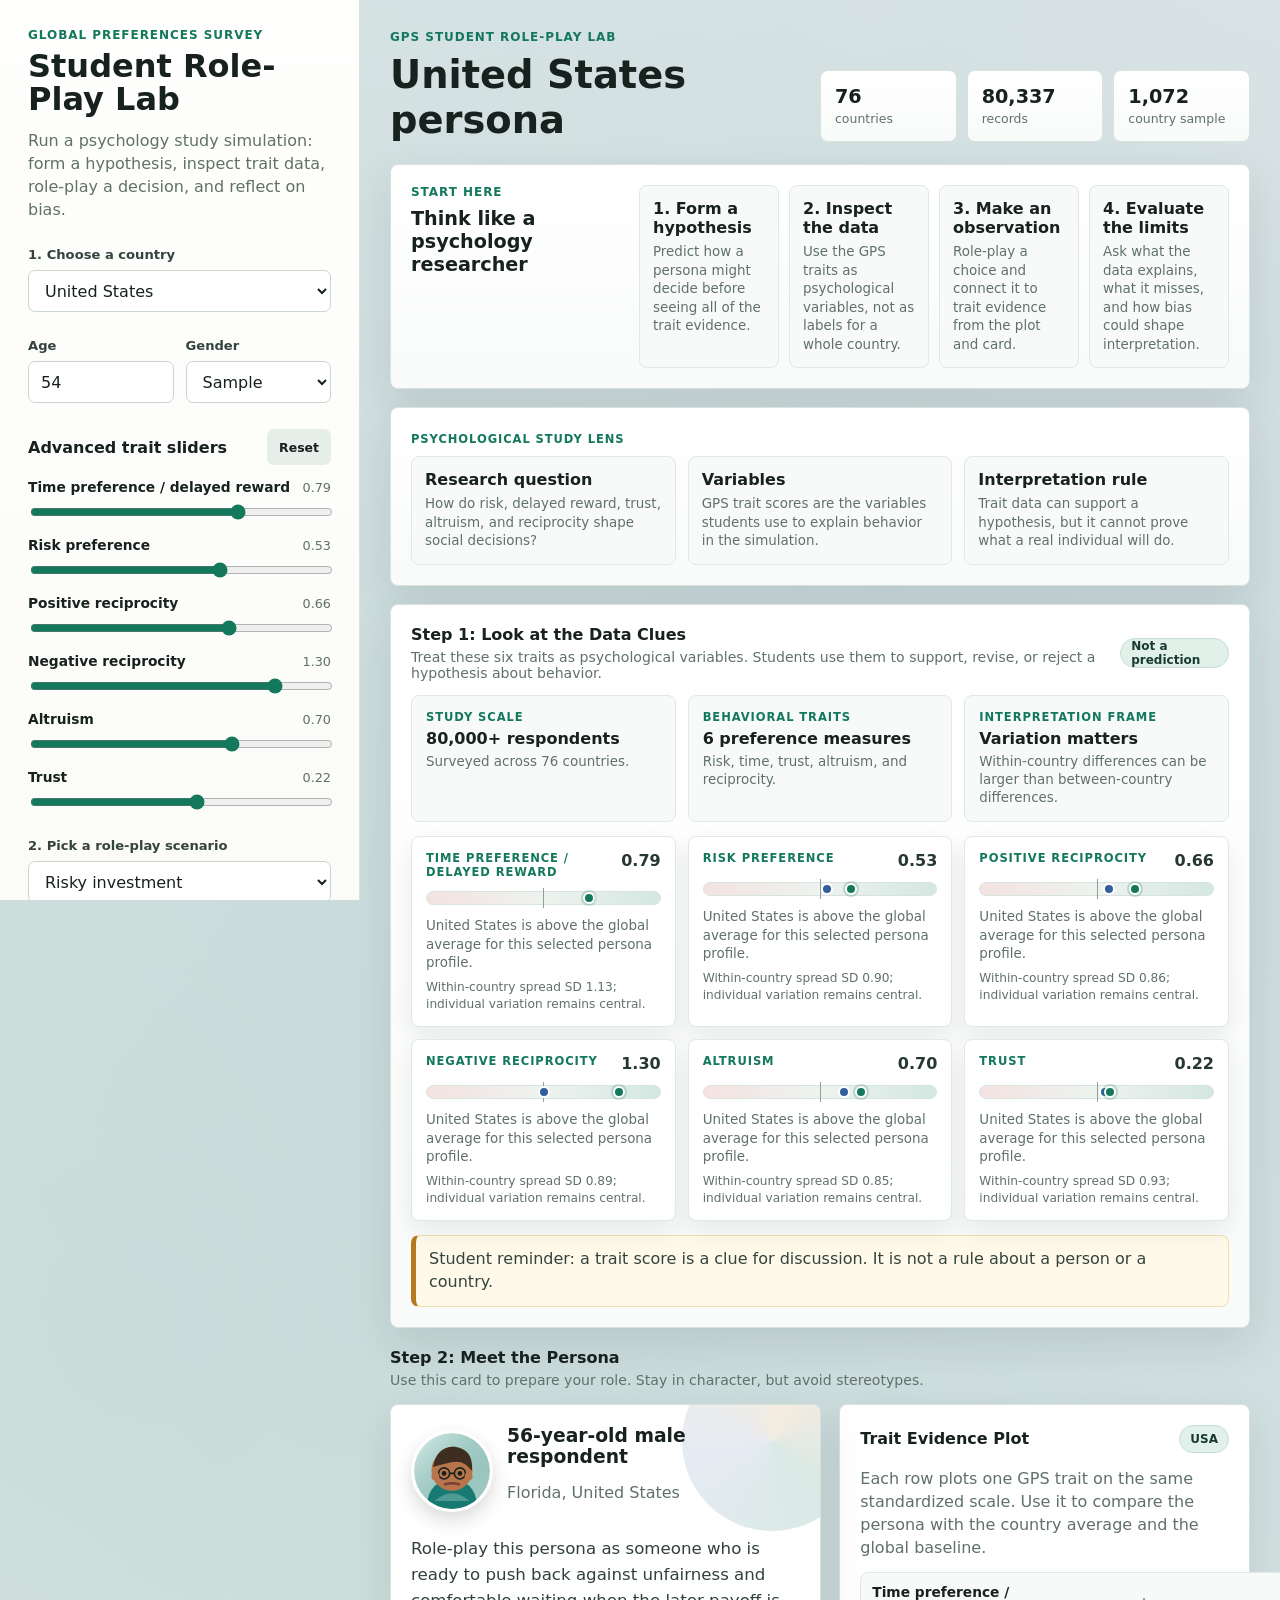
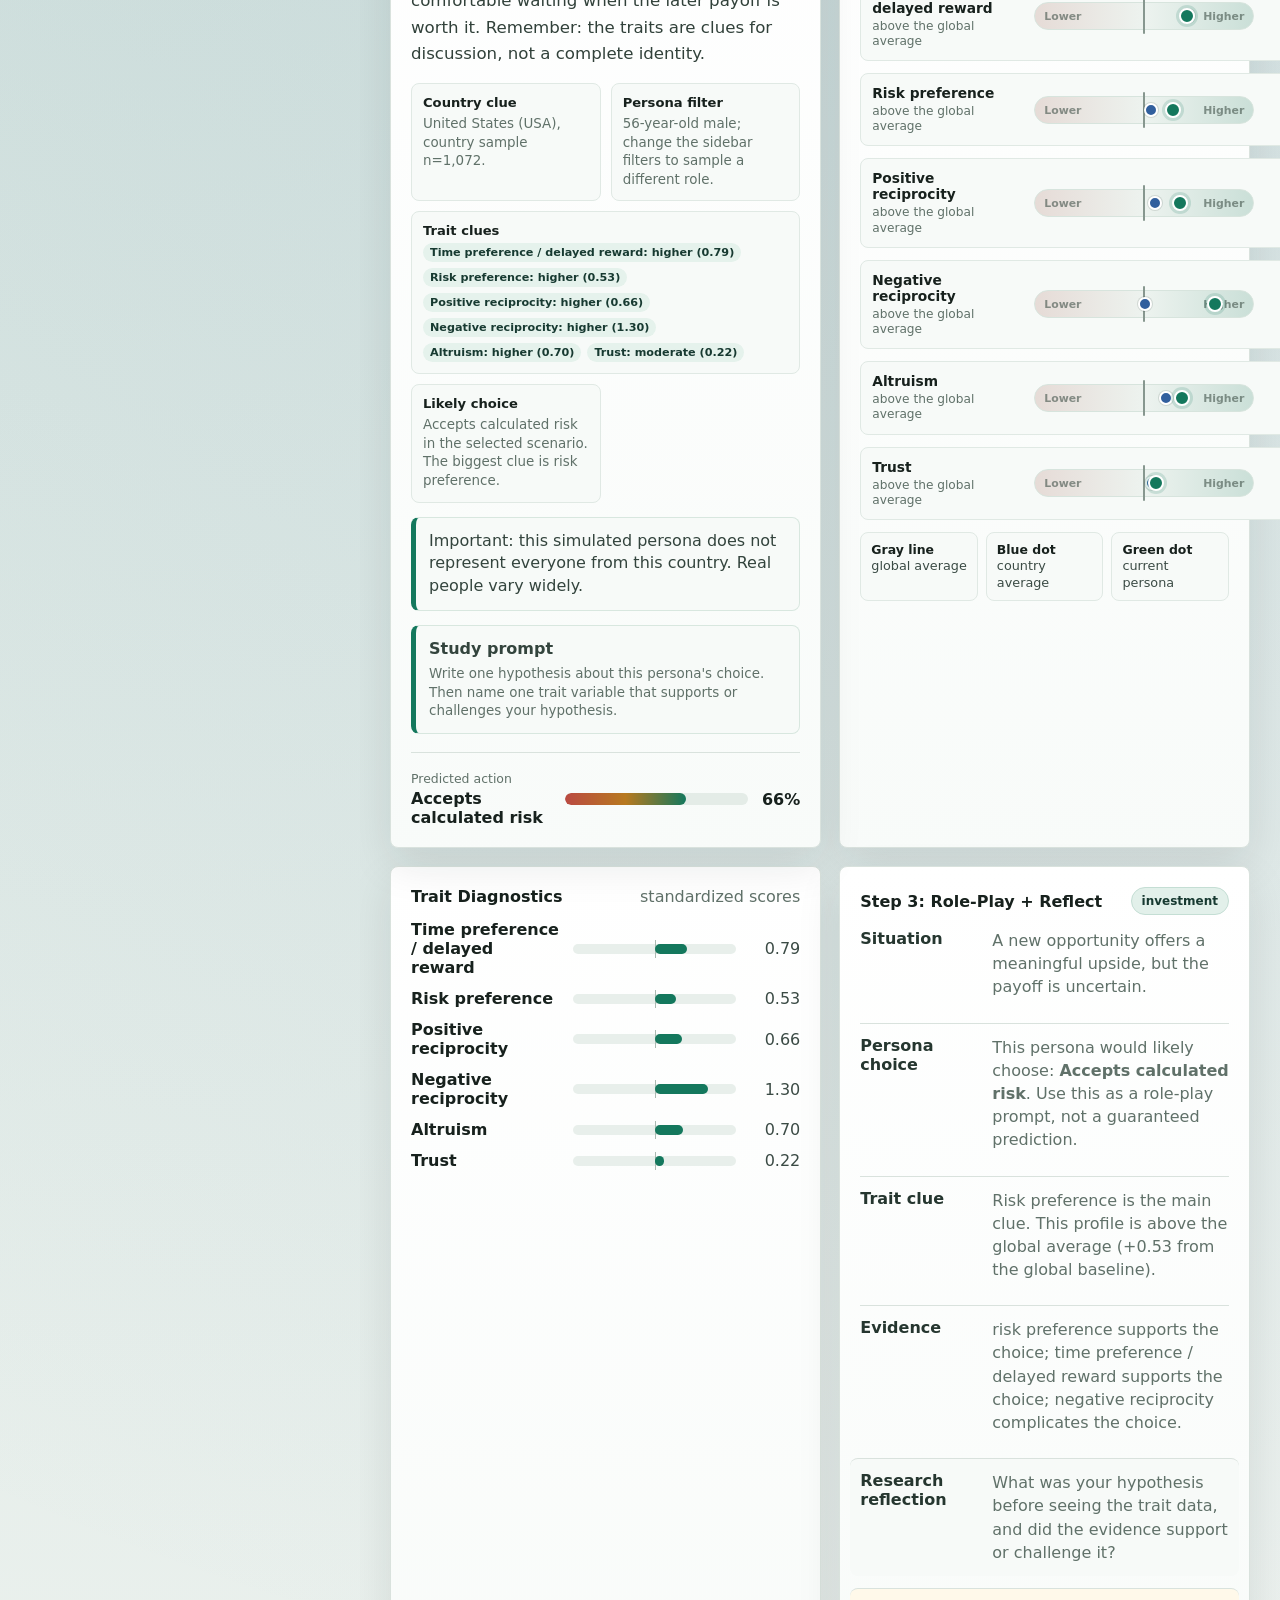
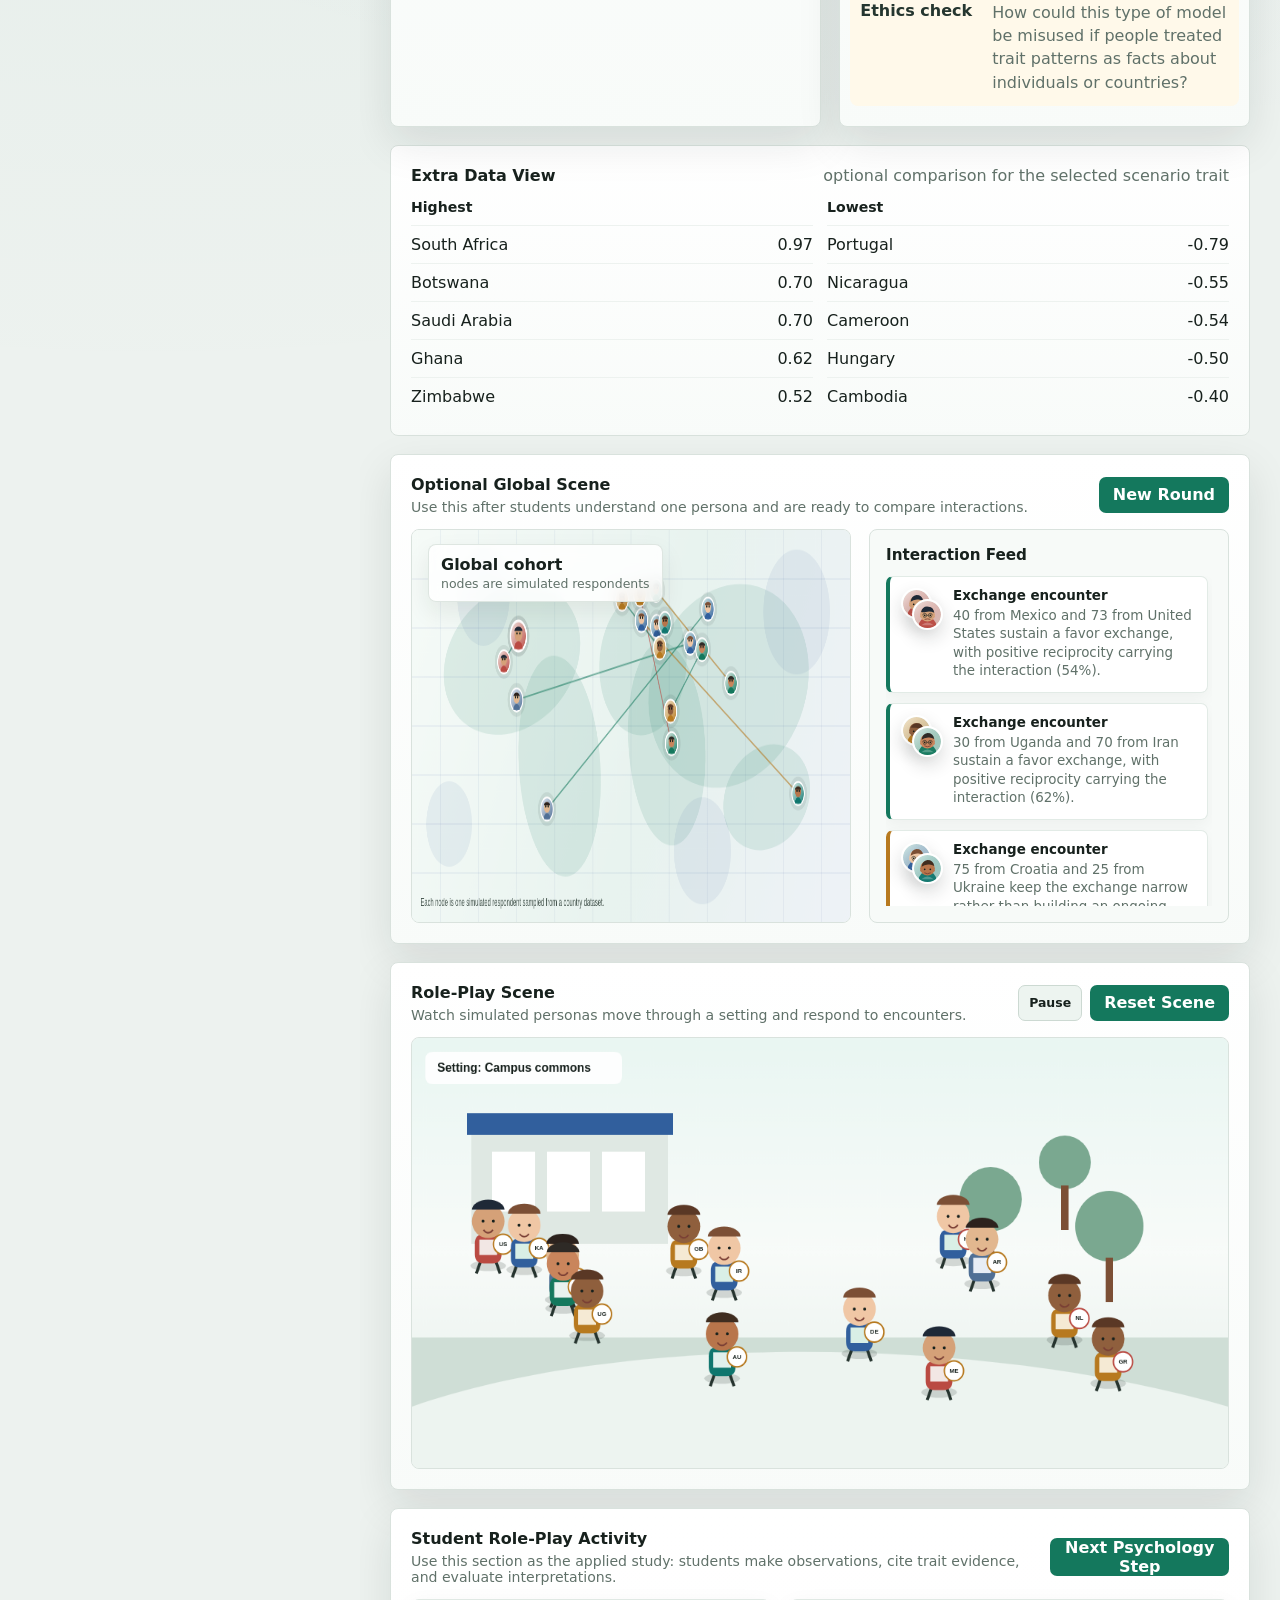
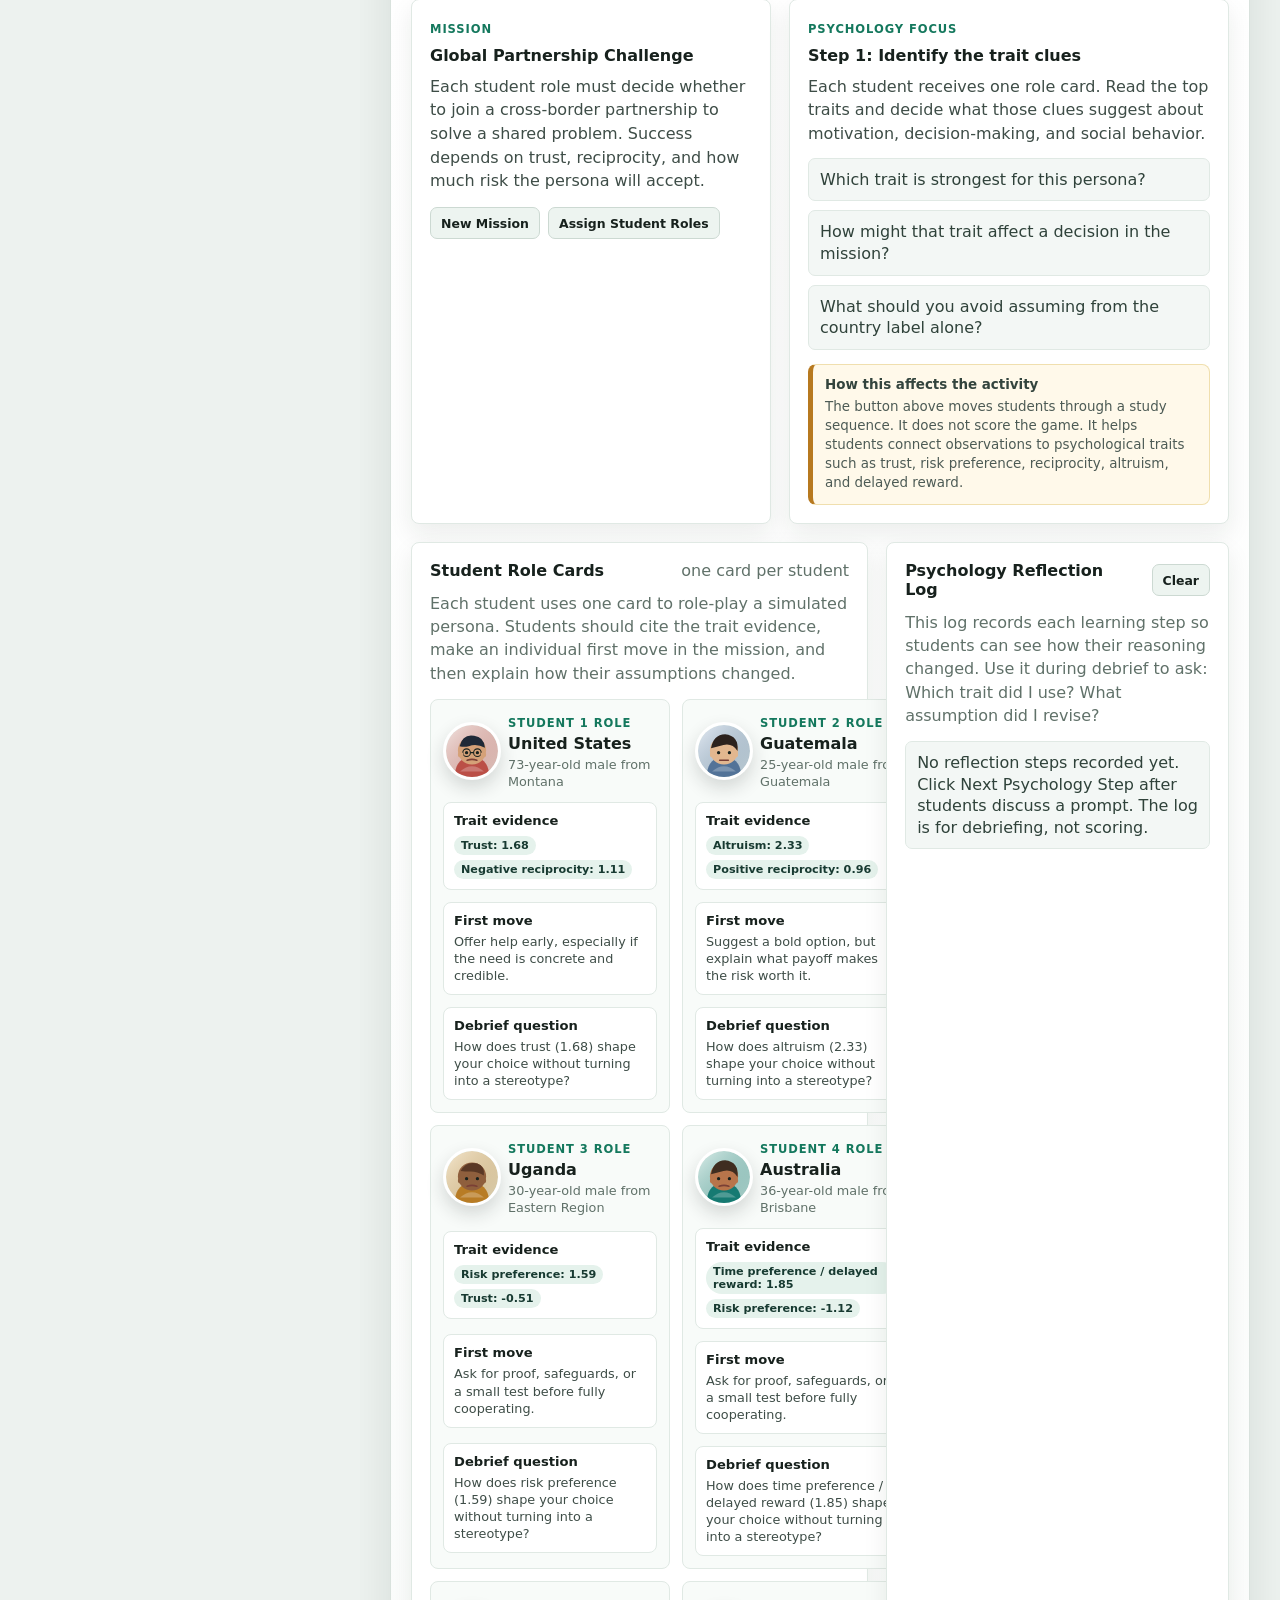
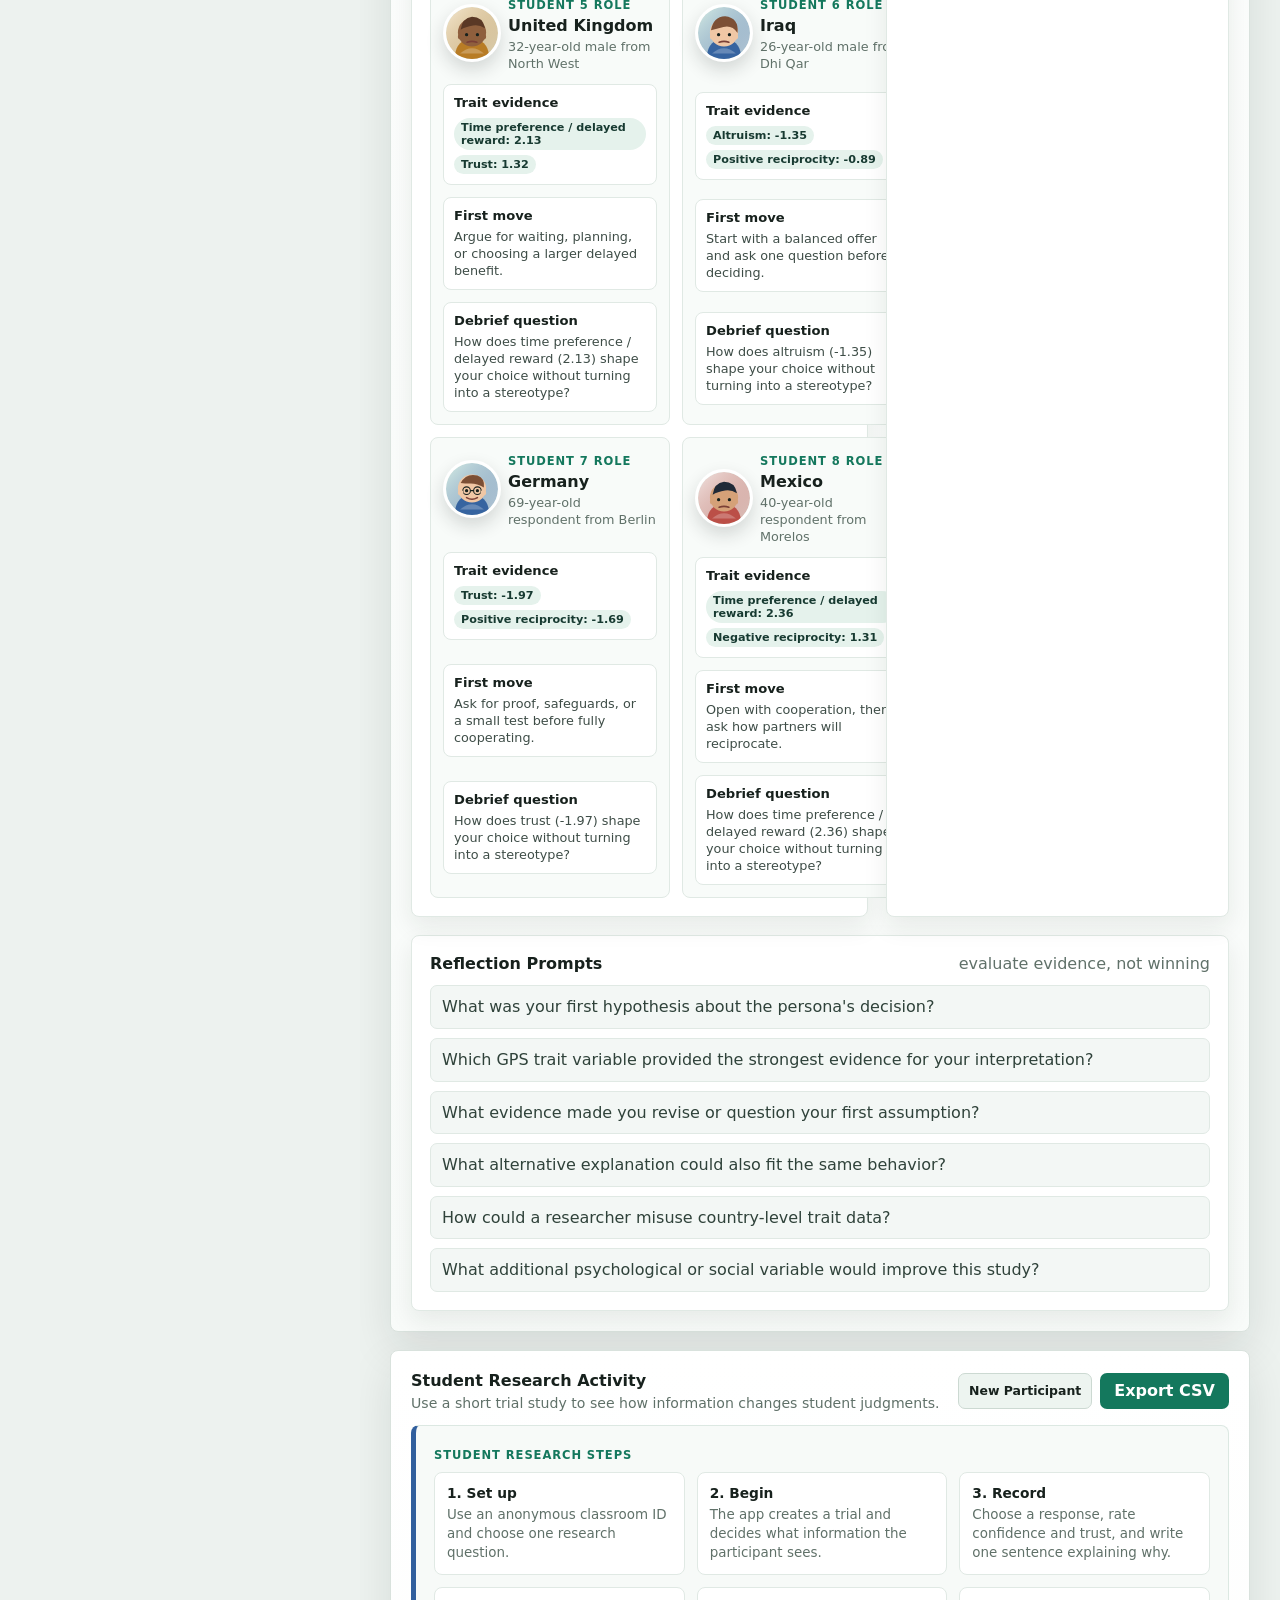
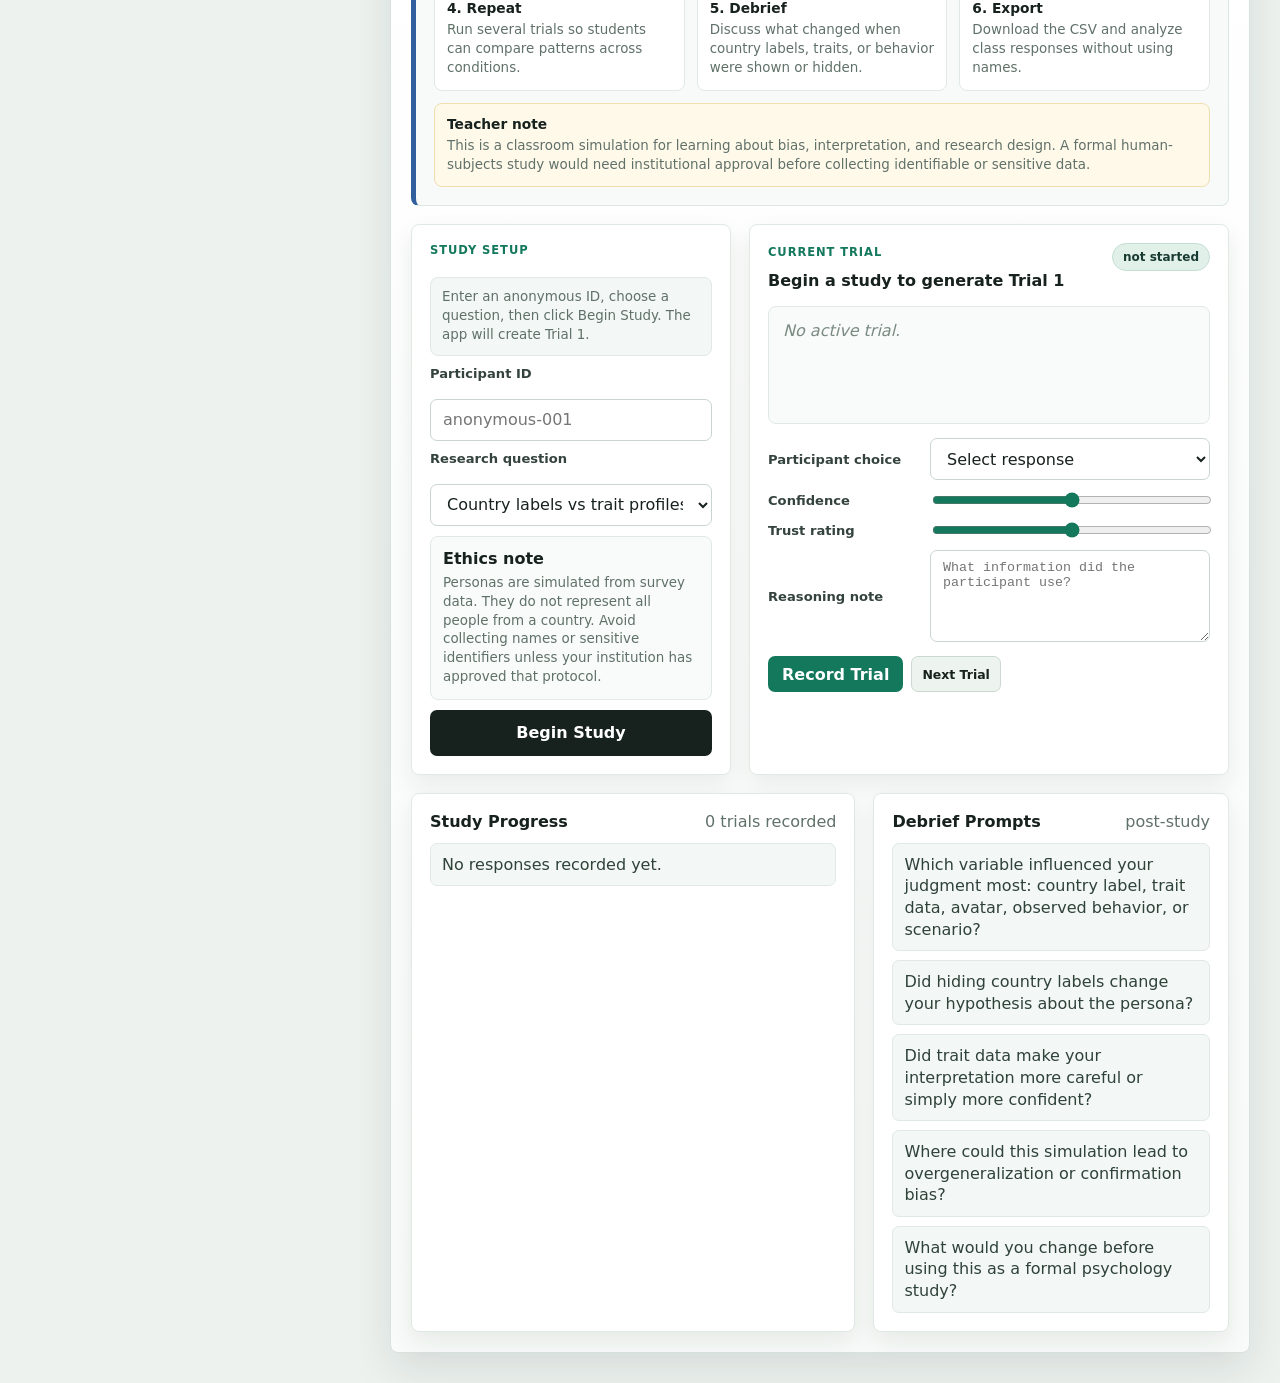
==== commit d8474e0a: "Frame lab as psychology study simulation" ====
--- a/index.html
+++ b/index.html
@@ -12,7 +12,7 @@
         <div class="brand-block">
           <p class="eyebrow">Global Preferences Survey</p>
           <h1>Student Role-Play Lab</h1>
-          <p class="source-note">Choose a country, meet a simulated persona, role-play a decision, and reflect on bias.</p>
+          <p class="source-note">Run a psychology study simulation: form a hypothesis, inspect trait data, role-play a decision, and reflect on bias.</p>
         </div>
 
         <section class="panel-section">
@@ -127,25 +127,43 @@
         <section class="student-guide" aria-labelledby="studentGuideTitle">
           <div>
             <p class="eyebrow">Start Here</p>
-            <h3 id="studentGuideTitle">What students do in this lab</h3>
+            <h3 id="studentGuideTitle">Think like a psychology researcher</h3>
           </div>
           <div class="student-steps">
             <article>
-              <b>1. Meet the persona</b>
-              <p>Use the country, age, and gender filters to generate a simulated role.</p>
+              <b>1. Form a hypothesis</b>
+              <p>Predict how a persona might decide before seeing all of the trait evidence.</p>
             </article>
             <article>
-              <b>2. Read the clues</b>
-              <p>Look for the strongest GPS traits. Treat them as clues, not facts about all people.</p>
+              <b>2. Inspect the data</b>
+              <p>Use the GPS traits as psychological variables, not as labels for a whole country.</p>
             </article>
             <article>
-              <b>3. Role-play a choice</b>
-              <p>Decide what the persona might do in the scenario and explain which trait shaped it.</p>
+              <b>3. Make an observation</b>
+              <p>Role-play a choice and connect it to trait evidence from the plot and card.</p>
             </article>
             <article>
-              <b>4. Reflect on bias</b>
-              <p>Ask what assumption you made and how the model could be misused.</p>
-            </article>
+              <b>4. Evaluate the limits</b>
+              <p>Ask what the data explains, what it misses, and how bias could shape interpretation.</p>
+            </article>
+          </div>
+        </section>
+
+        <section class="study-lens" aria-label="Psychology study lens">
+          <span class="card-label">Psychological Study Lens</span>
+          <div class="study-lens-grid">
+            <div>
+              <b>Research question</b>
+              <p>How do risk, delayed reward, trust, altruism, and reciprocity shape social decisions?</p>
+            </div>
+            <div>
+              <b>Variables</b>
+              <p>GPS trait scores are the variables students use to explain behavior in the simulation.</p>
+            </div>
+            <div>
+              <b>Interpretation rule</b>
+              <p>Trait data can support a hypothesis, but it cannot prove what a real individual will do.</p>
+            </div>
           </div>
         </section>
 
@@ -153,7 +171,7 @@
           <div class="section-head">
             <div>
               <h3 id="dashboardTitle">Step 1: Look at the Data Clues</h3>
-              <p class="microcopy">These six traits help students form evidence-based questions before role-play begins.</p>
+              <p class="microcopy">Treat these six traits as psychological variables. Students use them to support, revise, or reject a hypothesis about behavior.</p>
             </div>
             <span class="pill">Not a prediction</span>
           </div>
@@ -292,7 +310,7 @@
           <div class="section-head">
             <div>
               <h3>Student Role-Play Activity</h3>
-              <p class="microcopy">Use this section when students are ready to perform, discuss, and debrief.</p>
+              <p class="microcopy">Use this section as the applied study: students make observations, cite trait evidence, and evaluate interpretations.</p>
             </div>
             <button id="advanceRound" class="small-action" type="button">Next Psychology Step</button>
           </div>
@@ -315,7 +333,7 @@
               <div id="roundPrompts" class="prompt-list"></div>
               <div class="learning-note">
                 <b>How this affects the activity</b>
-                <p>The button above moves students to the next reflection step. It does not score the game. It helps students connect role-play choices to psychological traits such as trust, risk preference, reciprocity, altruism, and delayed reward.</p>
+                <p>The button above moves students through a study sequence. It does not score the game. It helps students connect observations to psychological traits such as trust, risk preference, reciprocity, altruism, and delayed reward.</p>
               </div>
             </article>
           </div>
@@ -343,7 +361,7 @@
           <article class="reflection-panel">
             <div class="section-head compact">
               <h4>Reflection Prompts</h4>
-              <span class="muted">score reasoning, not winning</span>
+              <span class="muted">evaluate evidence, not winning</span>
             </div>
             <div id="reflectionPrompts" class="reflection-prompts"></div>
           </article>
--- a/assets/styles.css
+++ b/assets/styles.css
@@ -264,6 +264,7 @@
 
 .metric-strip div,
 .student-guide,
+.study-lens,
 .persona-card,
 .radar-panel,
 .trait-panel,
@@ -305,6 +306,7 @@
 
 .persona-card,
 .student-guide,
+.study-lens,
 .radar-panel,
 .trait-panel,
 .scenario-panel,
@@ -349,6 +351,35 @@
 }
 
 .student-steps p {
+  margin: 0;
+  color: var(--muted);
+  font-size: 0.84rem;
+  line-height: 1.38;
+}
+
+.study-lens {
+  margin-bottom: 18px;
+}
+
+.study-lens-grid {
+  display: grid;
+  grid-template-columns: repeat(3, 1fr);
+  gap: 12px;
+}
+
+.study-lens-grid div {
+  padding: 13px;
+  background: #f7faf8;
+  border: 1px solid #e0e9e4;
+  border-radius: 8px;
+}
+
+.study-lens-grid b {
+  display: block;
+  margin-bottom: 6px;
+}
+
+.study-lens-grid p {
   margin: 0;
   color: var(--muted);
   font-size: 0.84rem;
@@ -2027,6 +2058,7 @@
 
   .workspace-top,
   .student-guide,
+  .study-lens-grid,
   .simulation-grid,
   .dashboard-summary,
   .dashboard-trait-grid,
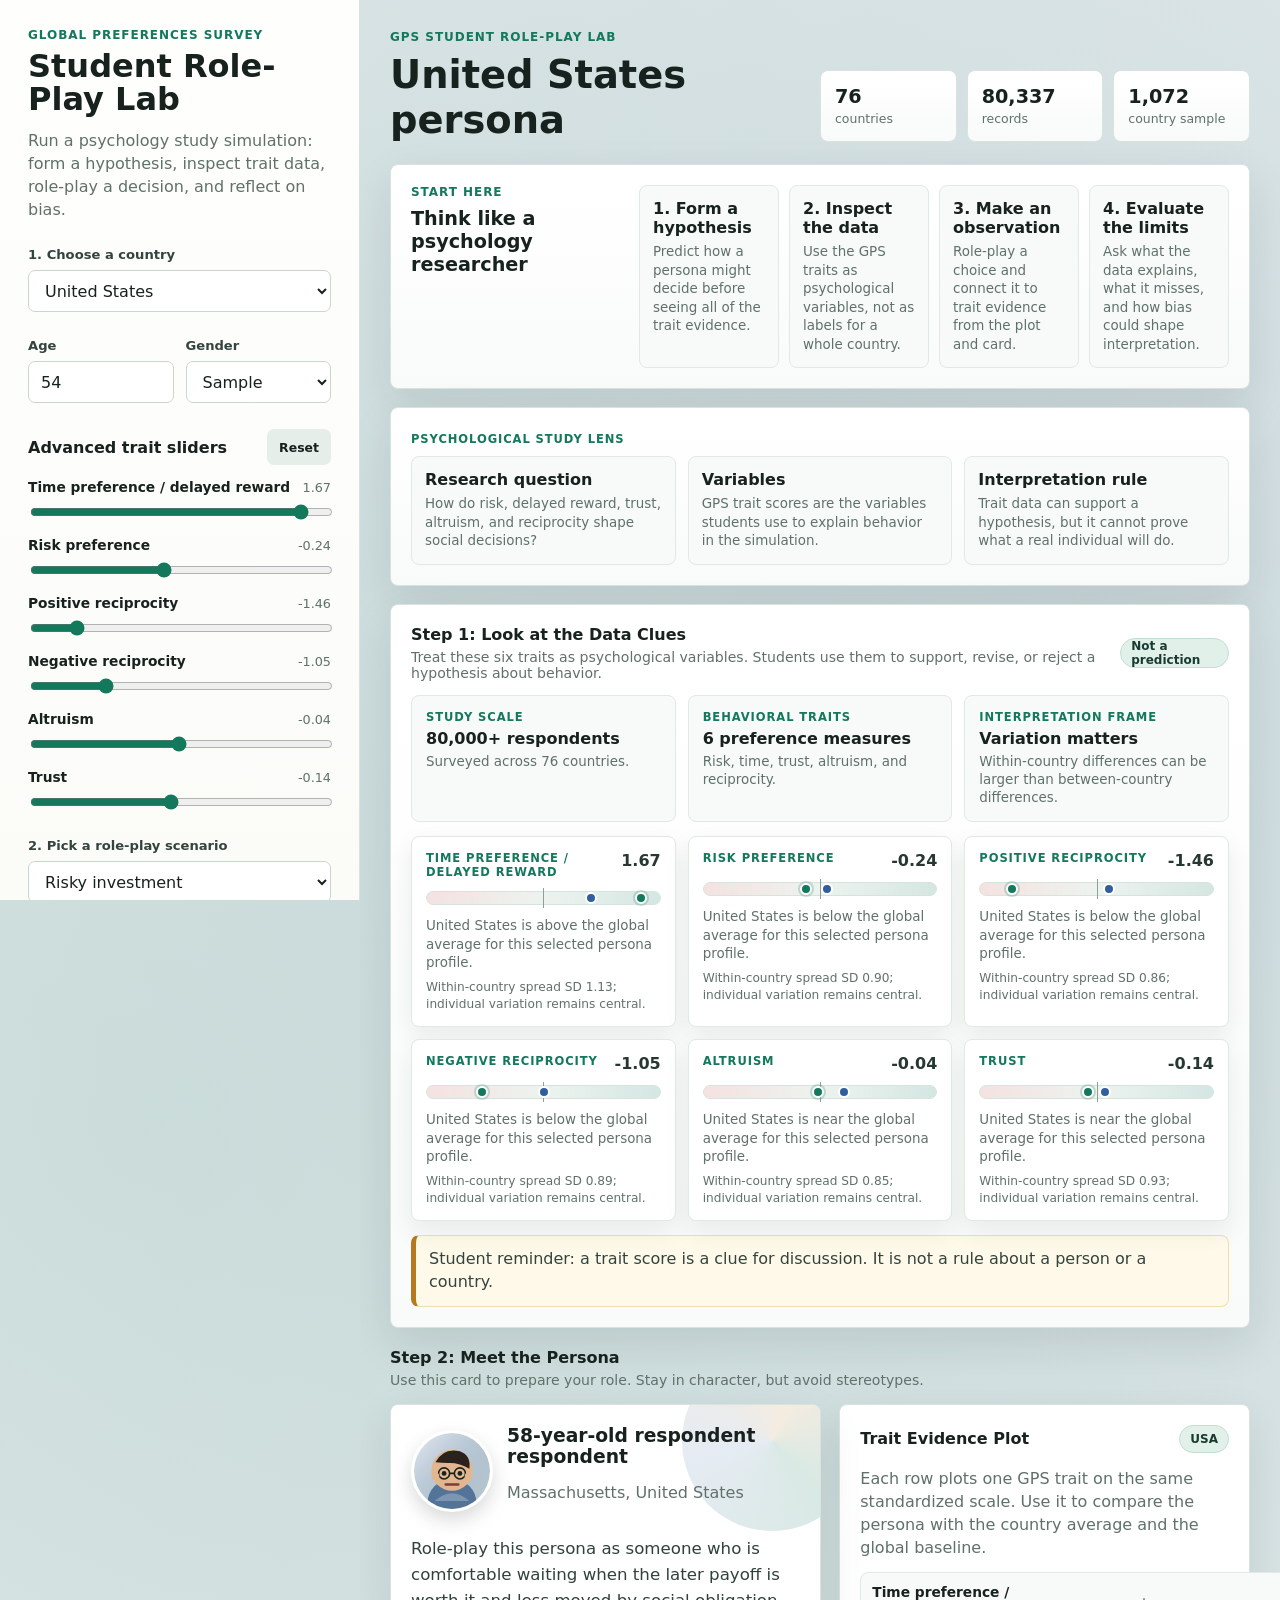
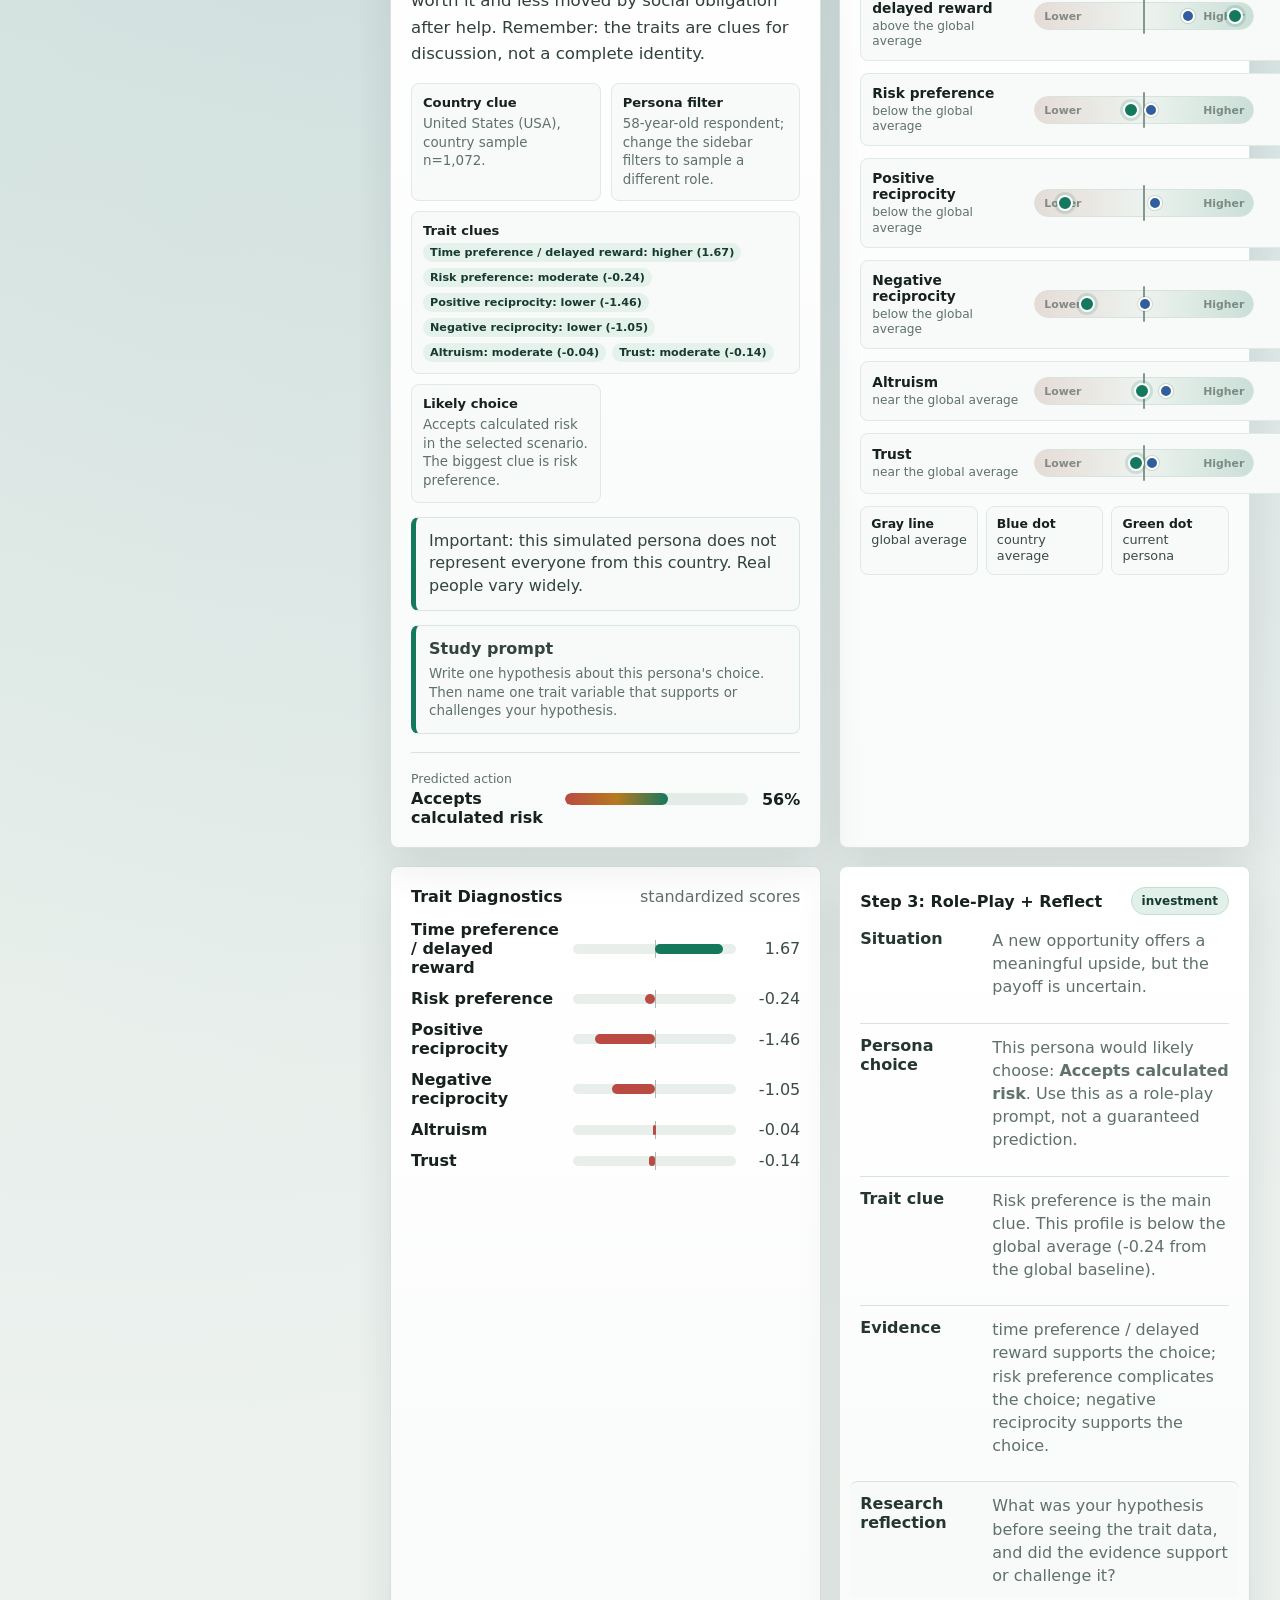
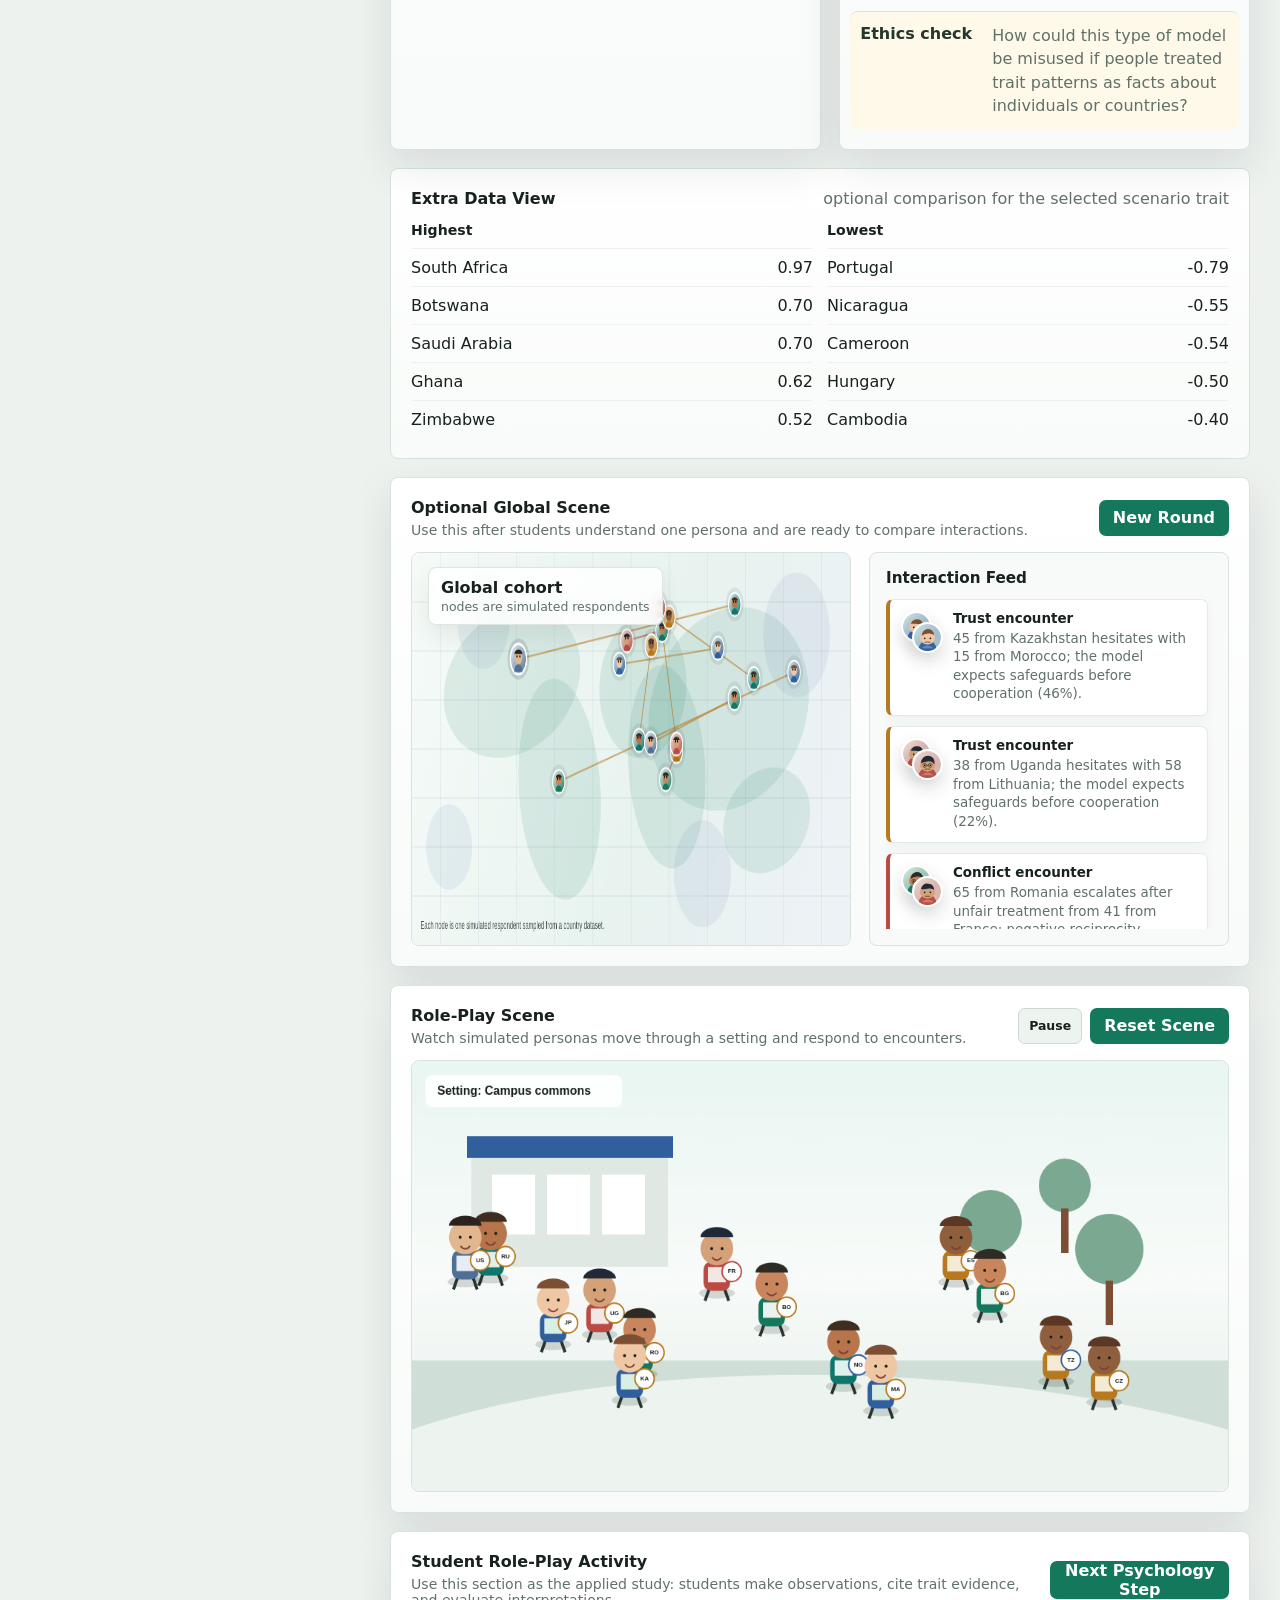
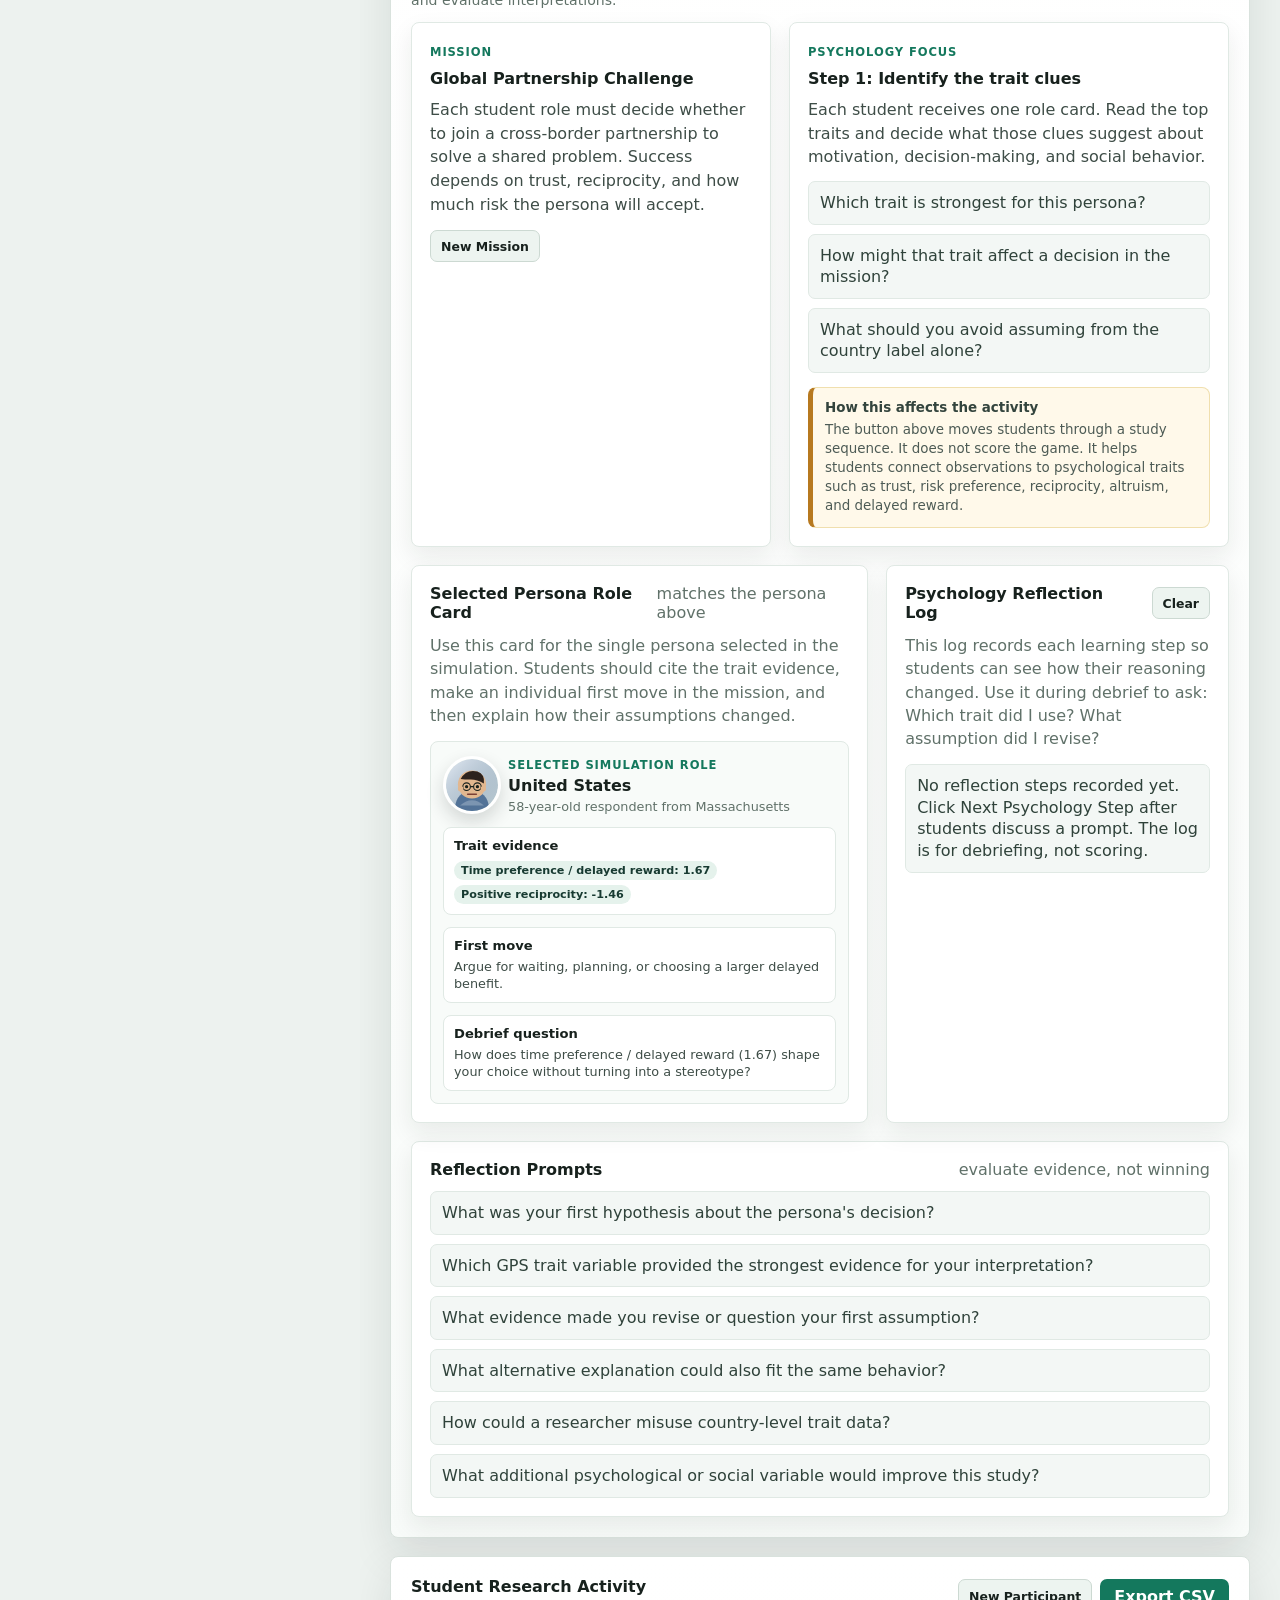
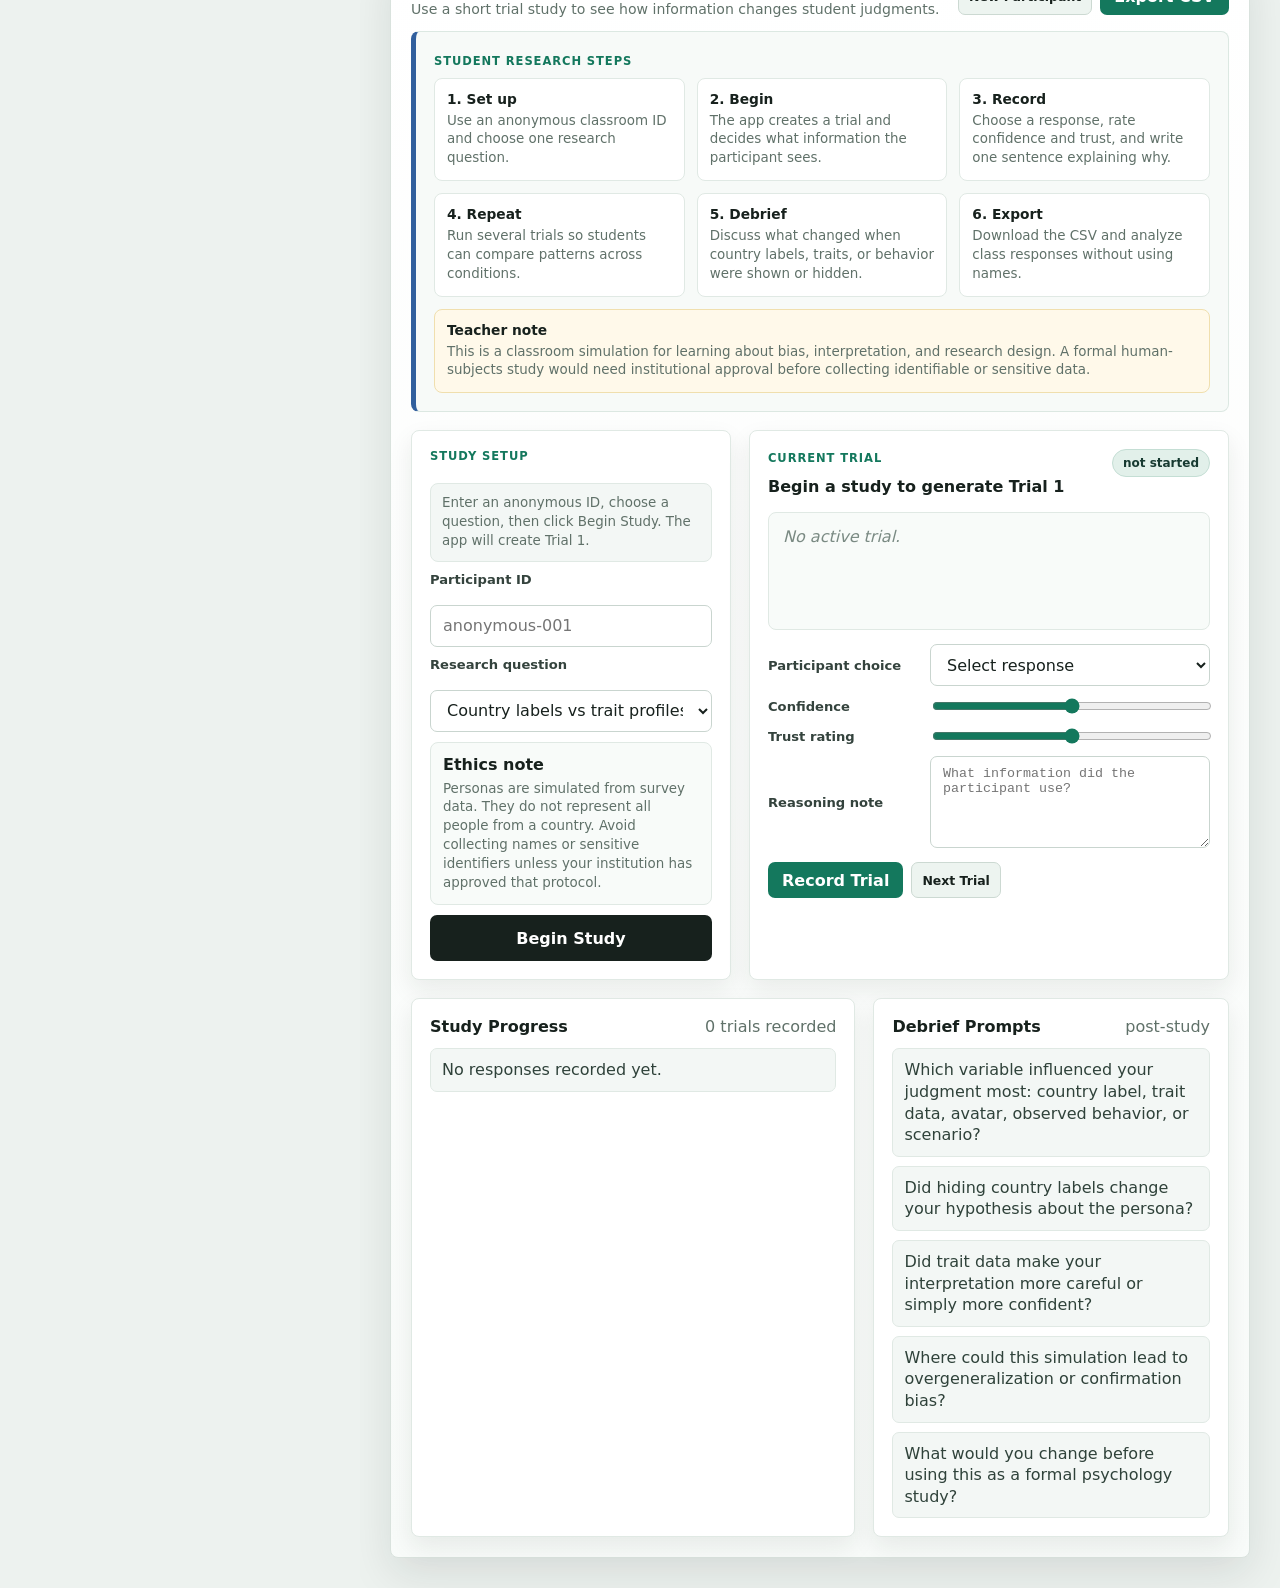
==== commit e80f5e6b: "Use selected persona for role card" ====
--- a/index.html
+++ b/index.html
@@ -322,7 +322,6 @@
               <p id="missionText"></p>
               <div class="mission-actions">
                 <button id="newMission" class="mini-button" type="button">New Mission</button>
-                <button id="assignTeams" class="mini-button" type="button">Assign Student Roles</button>
               </div>
             </article>
 
@@ -341,10 +340,10 @@
           <div class="classroom-grid lower">
             <article class="team-panel">
               <div class="section-head compact">
-                <h4>Student Role Cards</h4>
-                <span class="muted">one card per student</span>
-              </div>
-              <p class="role-card-help">Each student uses one card to role-play a simulated persona. Students should cite the trait evidence, make an individual first move in the mission, and then explain how their assumptions changed.</p>
+                <h4>Selected Persona Role Card</h4>
+                <span class="muted">matches the persona above</span>
+              </div>
+              <p class="role-card-help">Use this card for the single persona selected in the simulation. Students should cite the trait evidence, make an individual first move in the mission, and then explain how their assumptions changed.</p>
               <div id="teamCards" class="team-cards"></div>
             </article>
 
--- a/assets/styles.css
+++ b/assets/styles.css
@@ -1156,7 +1156,7 @@
 
 .team-cards {
   display: grid;
-  grid-template-columns: repeat(2, minmax(240px, 1fr));
+  grid-template-columns: 1fr;
   gap: 12px;
 }
 
@@ -1168,6 +1168,10 @@
   background: #f8fbf9;
   border: 1px solid #e0e9e4;
   border-radius: 8px;
+}
+
+.single-role-card {
+  max-width: 760px;
 }
 
 .role-card-help {
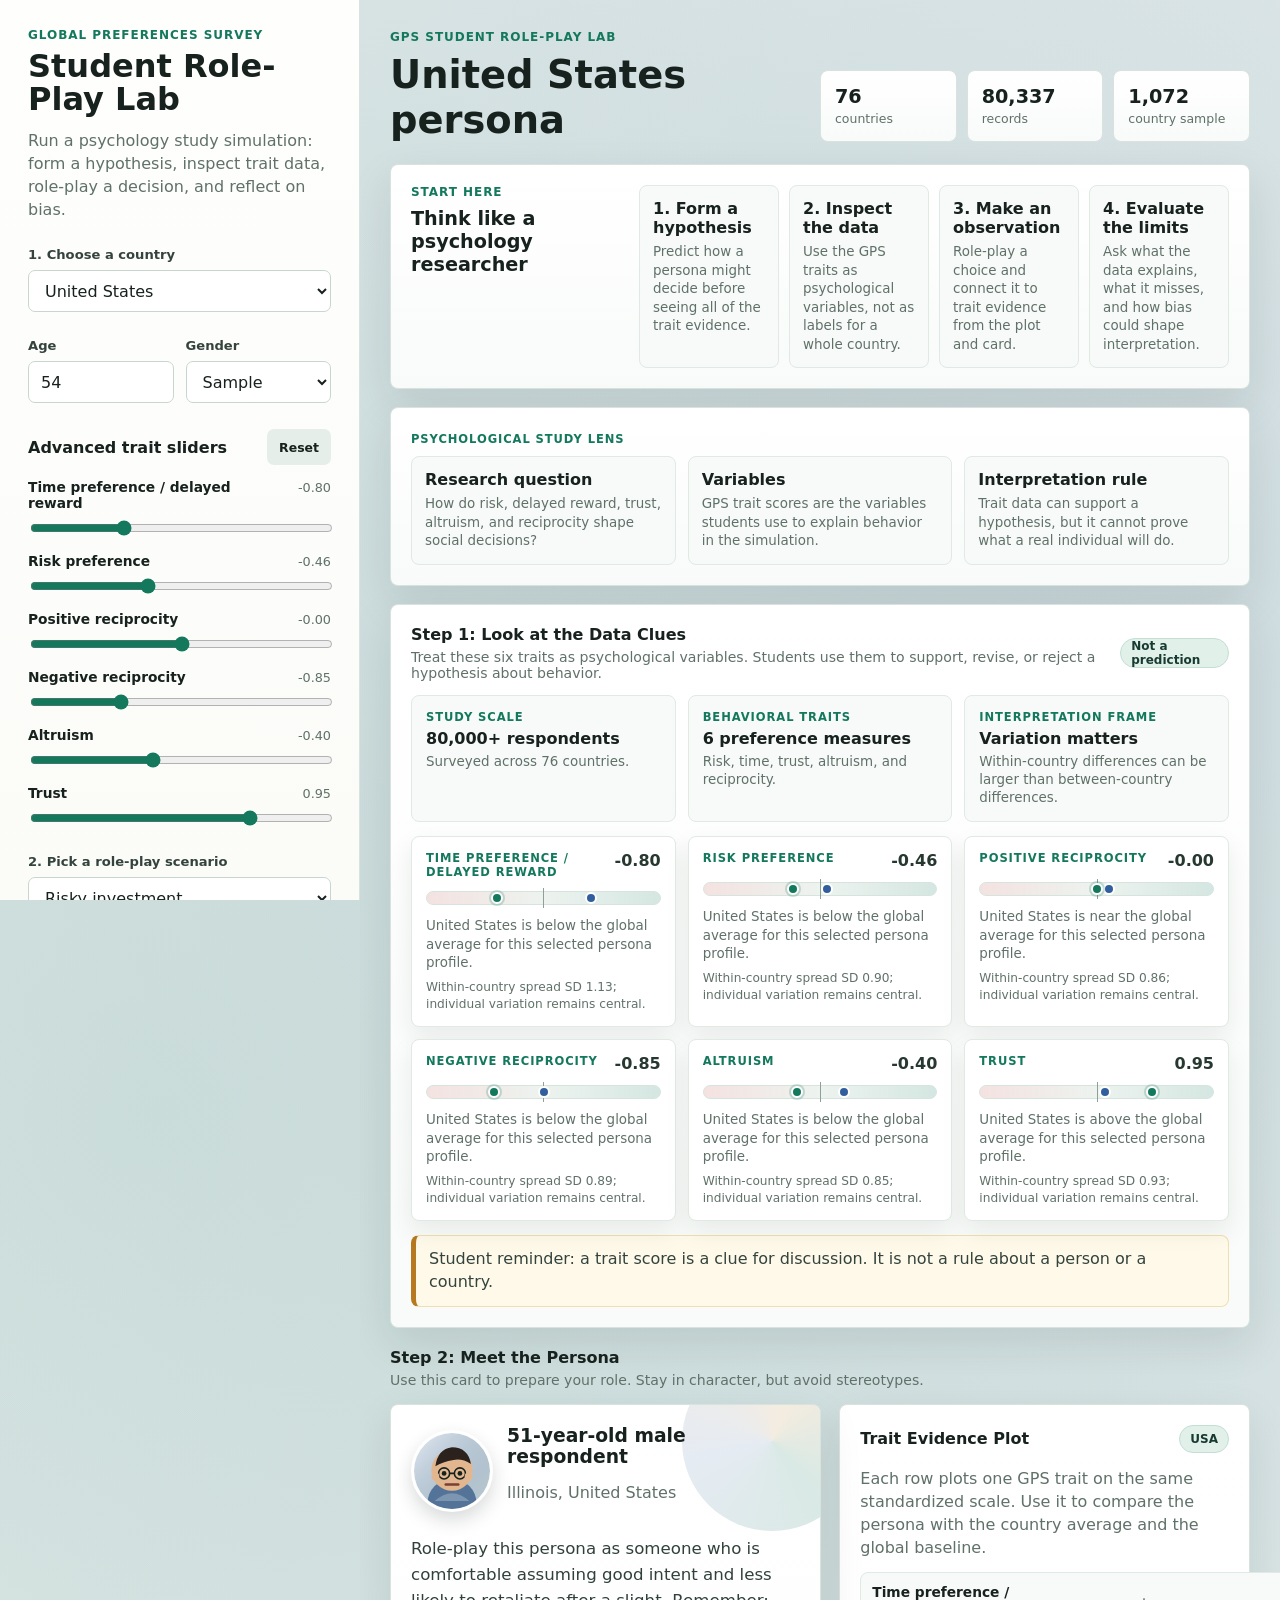
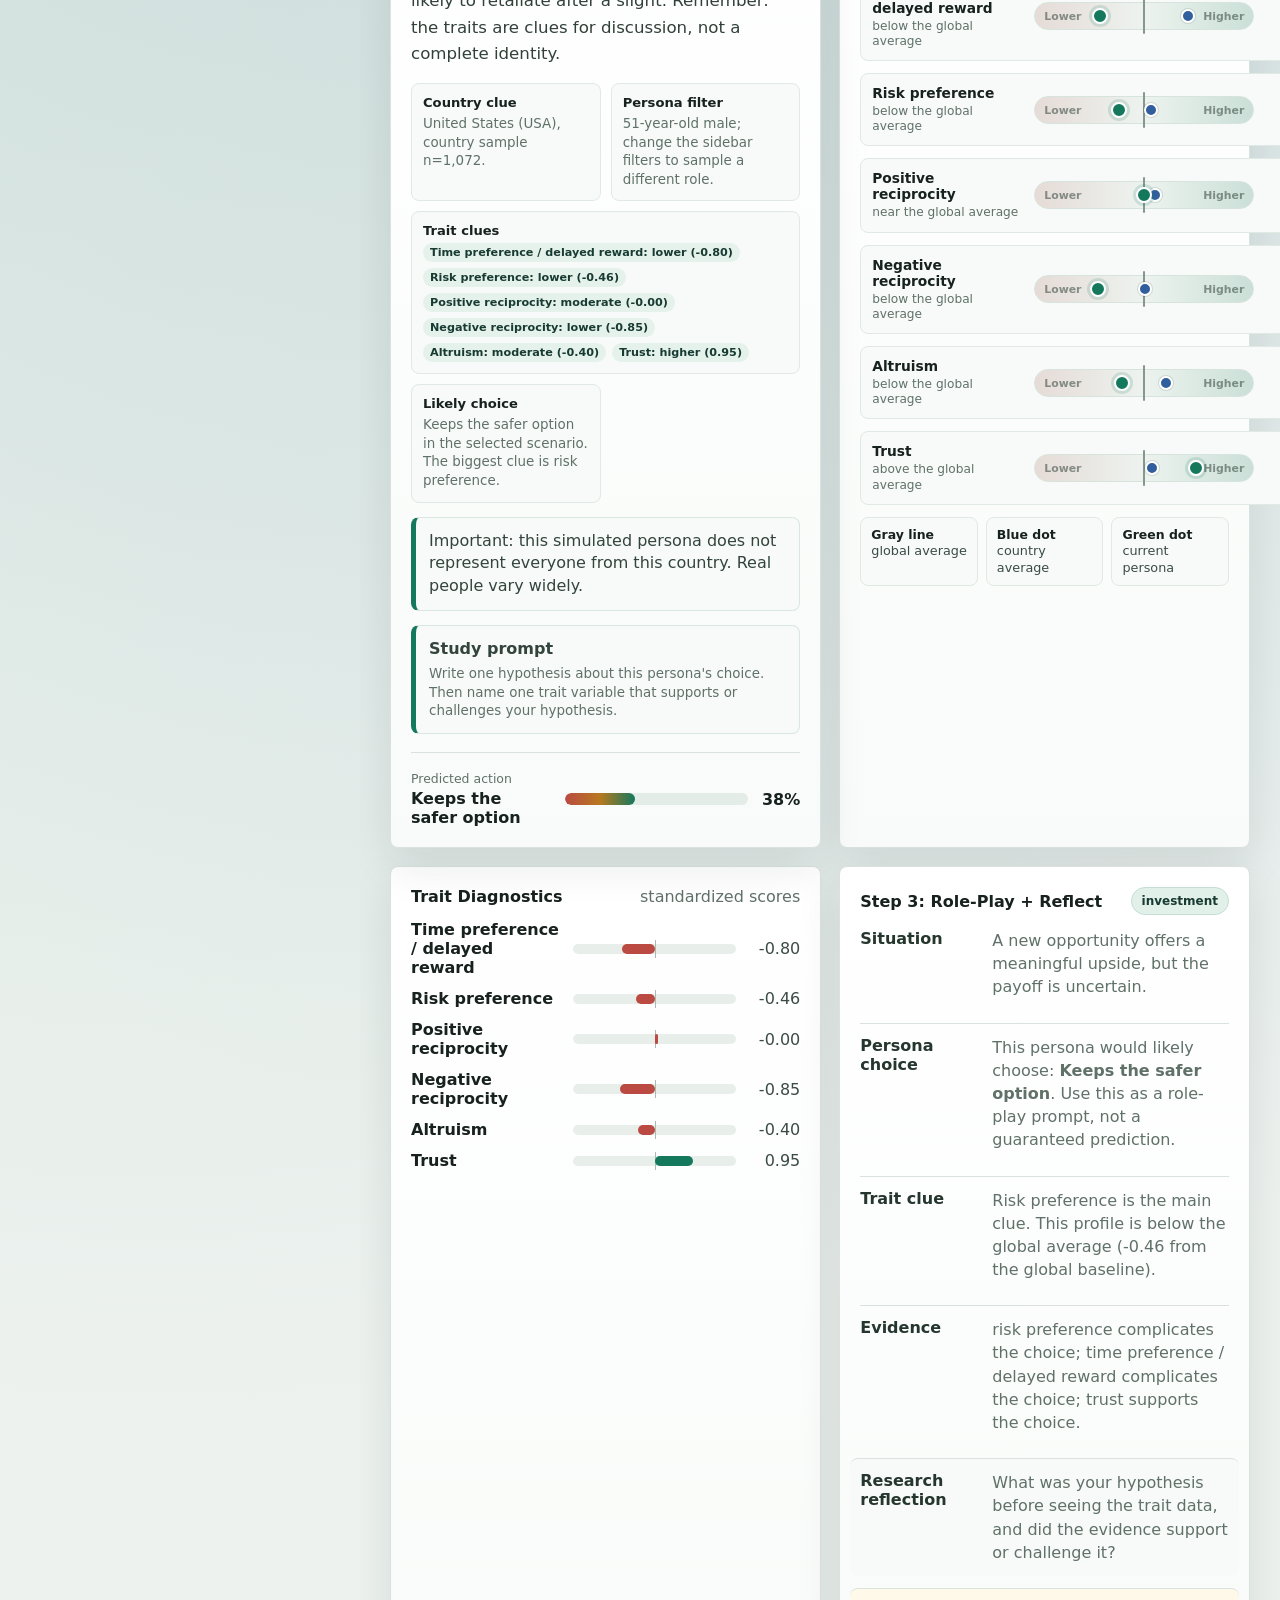
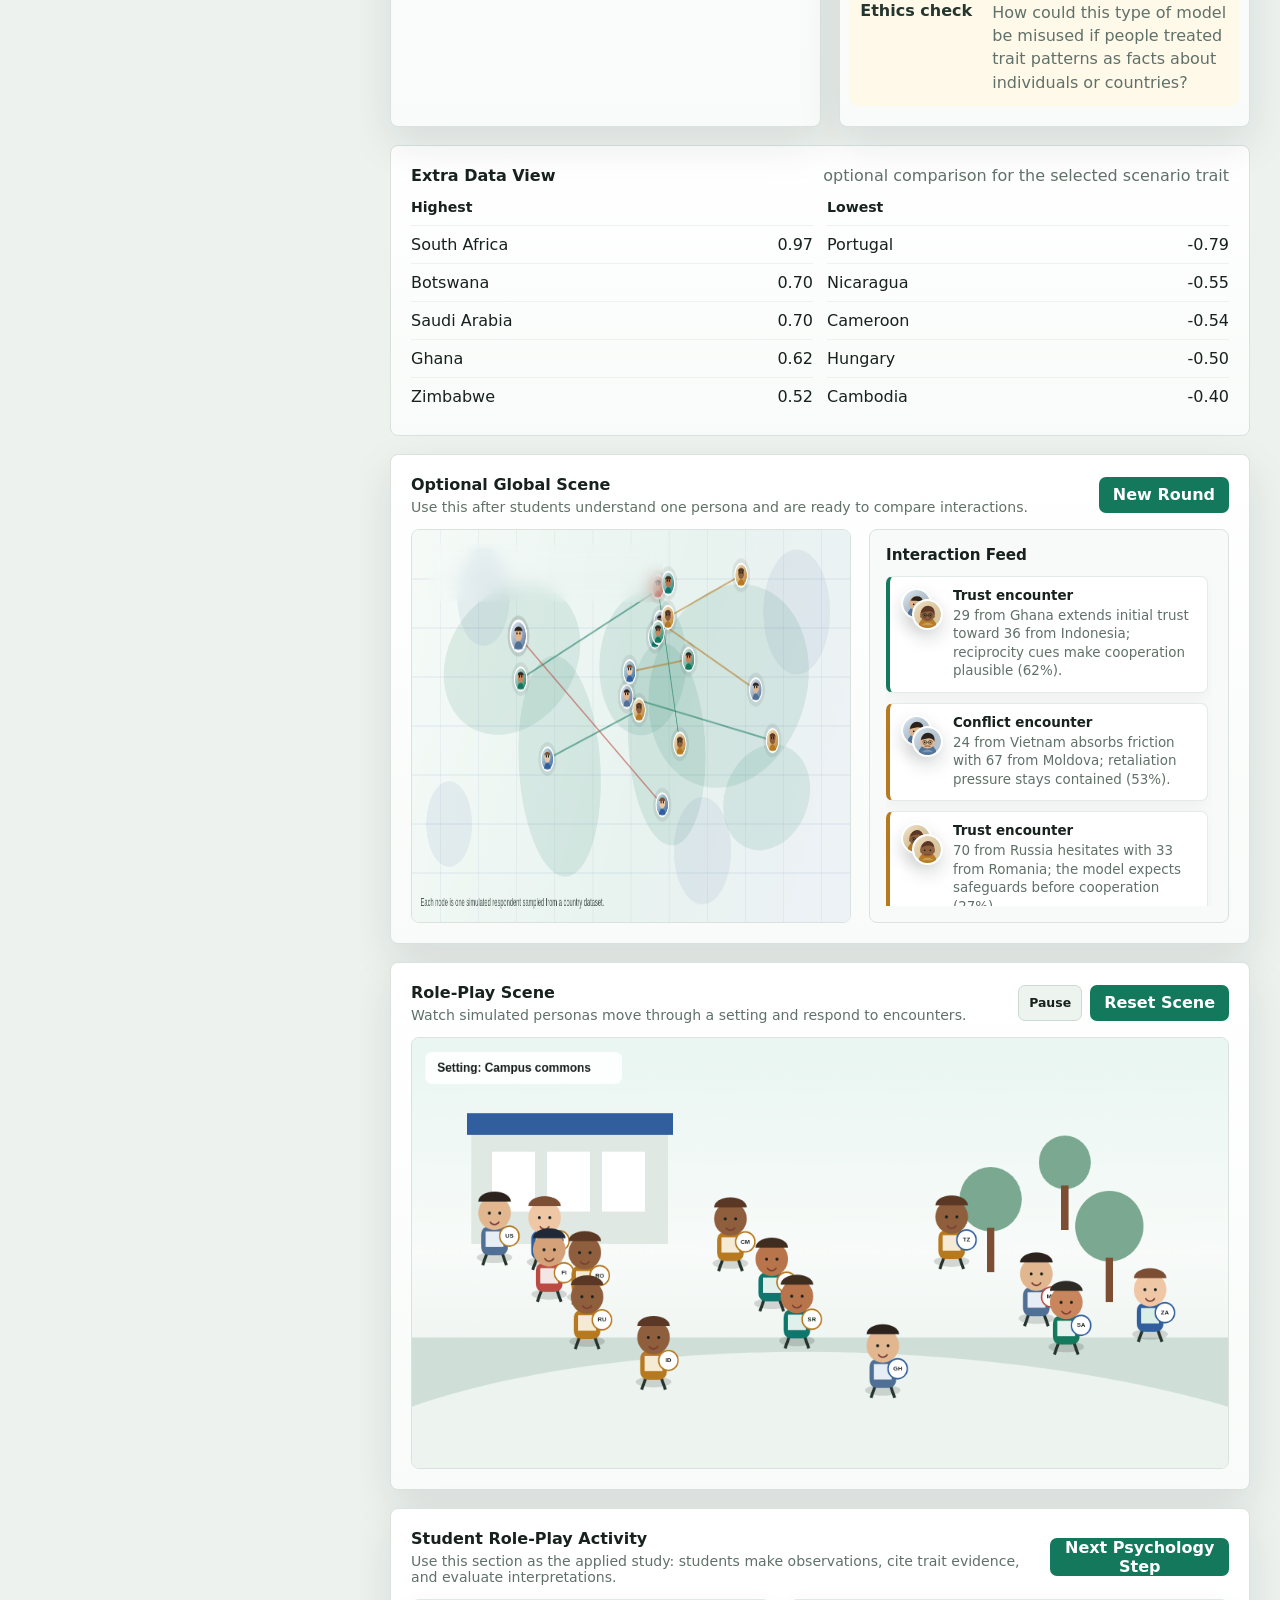
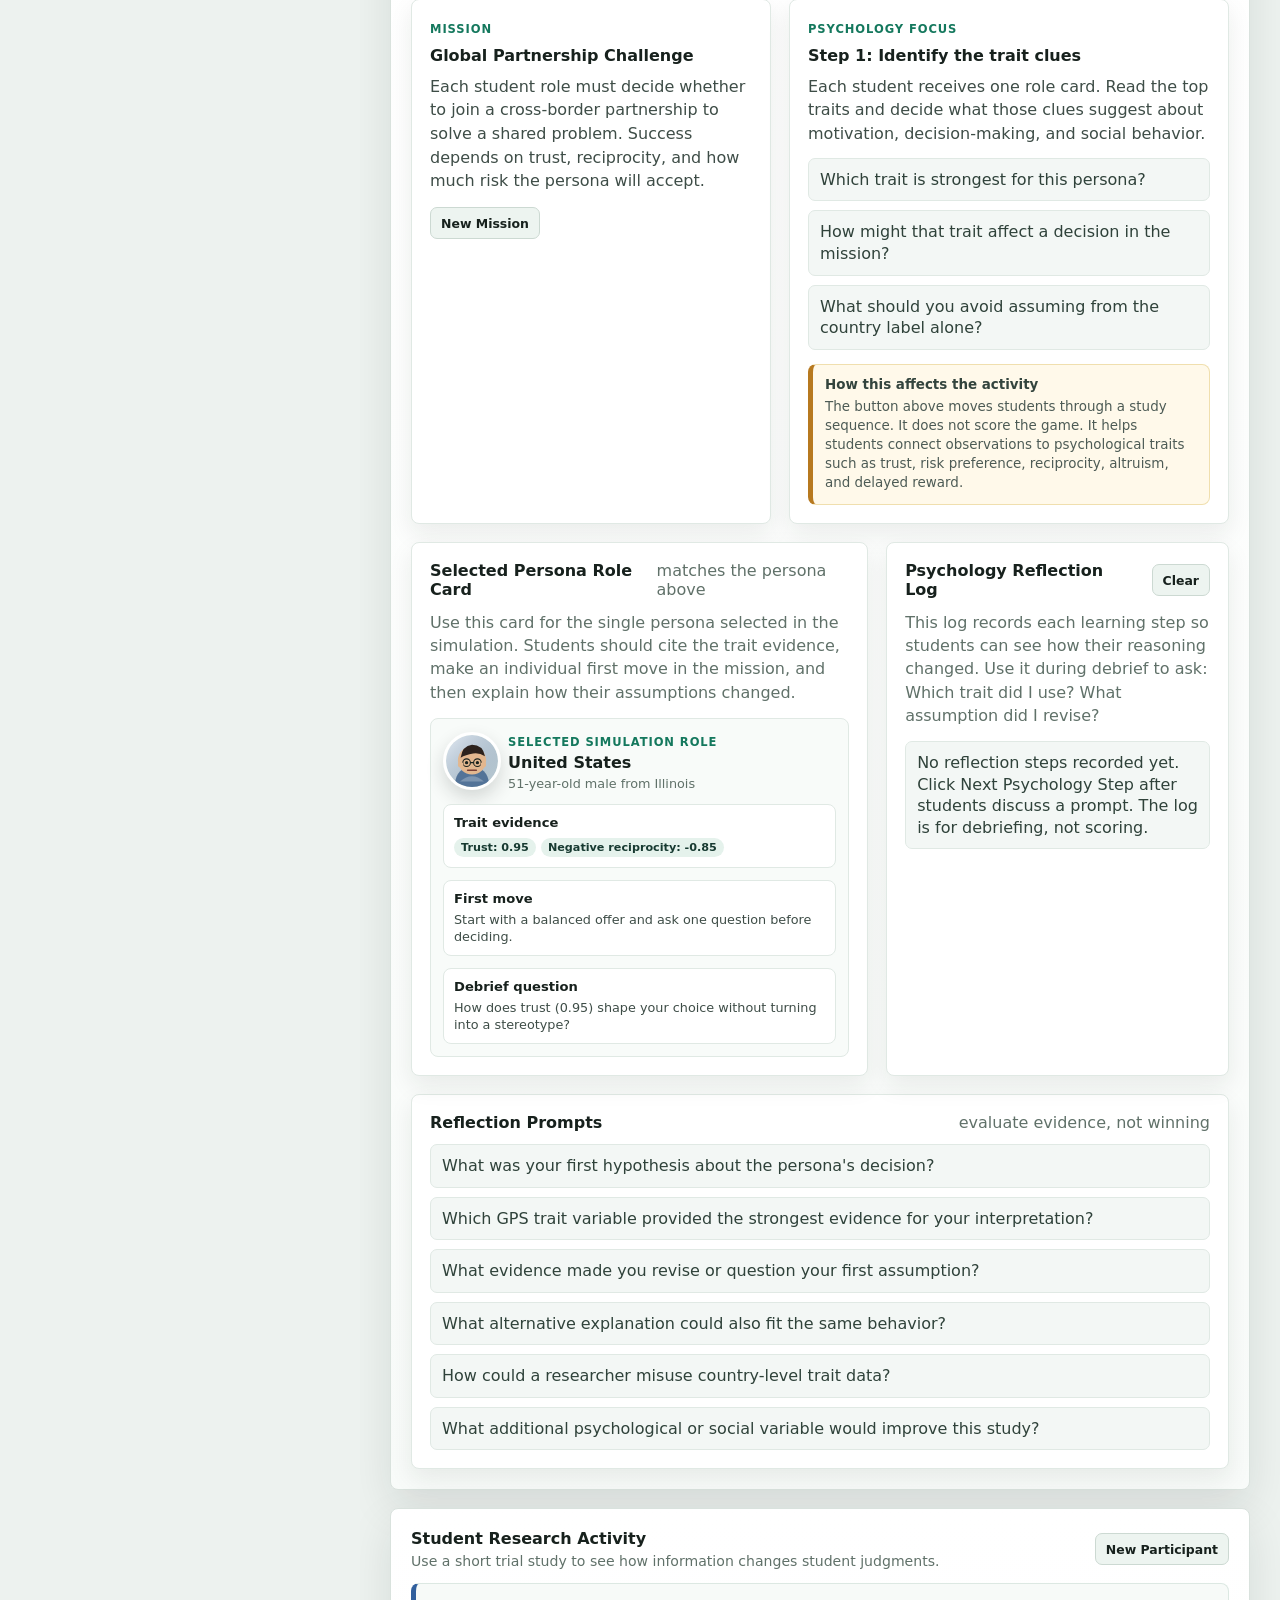
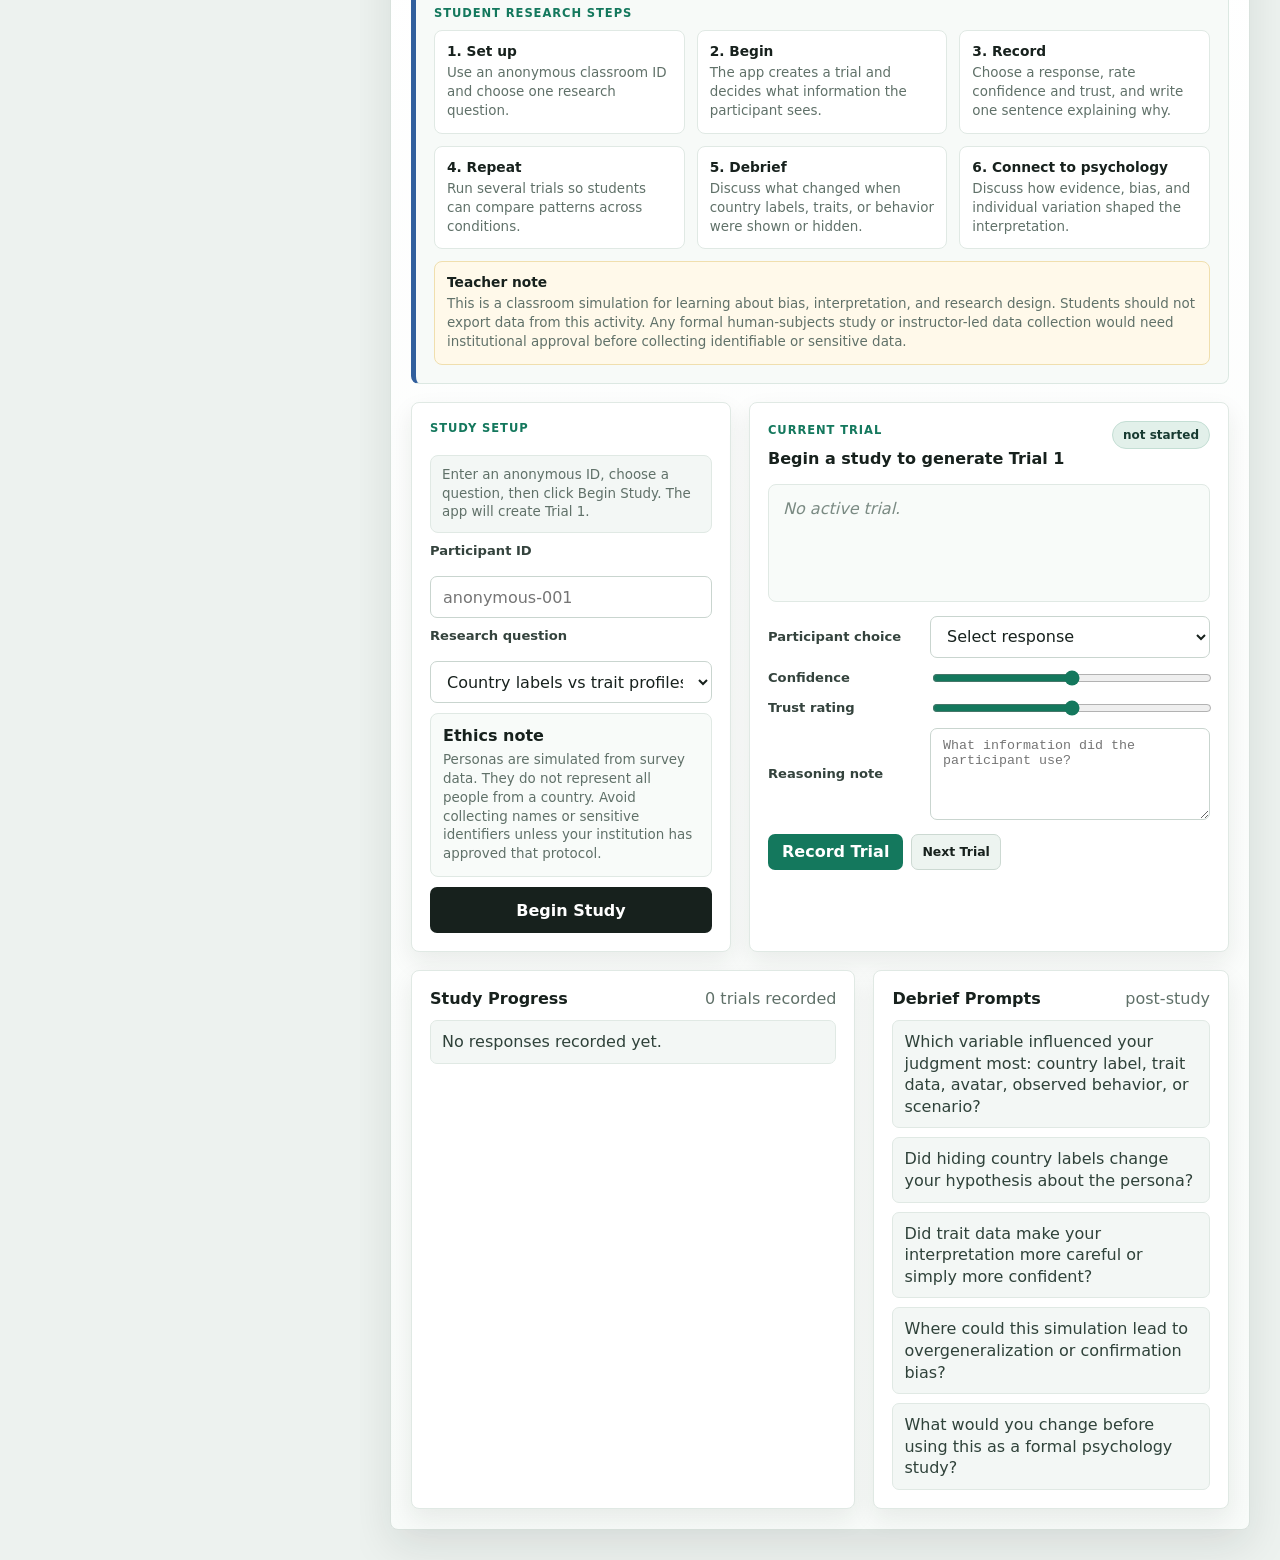
==== commit 58720c22: "Remove student export step" ====
--- a/index.html
+++ b/index.html
@@ -374,7 +374,6 @@
             </div>
             <div class="scene-actions">
               <button id="newParticipant" class="mini-button" type="button">New Participant</button>
-              <button id="exportResearch" class="small-action" type="button">Export CSV</button>
             </div>
           </div>
 
@@ -402,13 +401,13 @@
                 <p>Discuss what changed when country labels, traits, or behavior were shown or hidden.</p>
               </div>
               <div>
-                <b>6. Export</b>
-                <p>Download the CSV and analyze class responses without using names.</p>
+                <b>6. Connect to psychology</b>
+                <p>Discuss how evidence, bias, and individual variation shaped the interpretation.</p>
               </div>
             </div>
             <div class="research-warning">
               <b>Teacher note</b>
-              <p>This is a classroom simulation for learning about bias, interpretation, and research design. A formal human-subjects study would need institutional approval before collecting identifiable or sensitive data.</p>
+              <p>This is a classroom simulation for learning about bias, interpretation, and research design. Students should not export data from this activity. Any formal human-subjects study or instructor-led data collection would need institutional approval before collecting identifiable or sensitive data.</p>
             </div>
           </article>
 
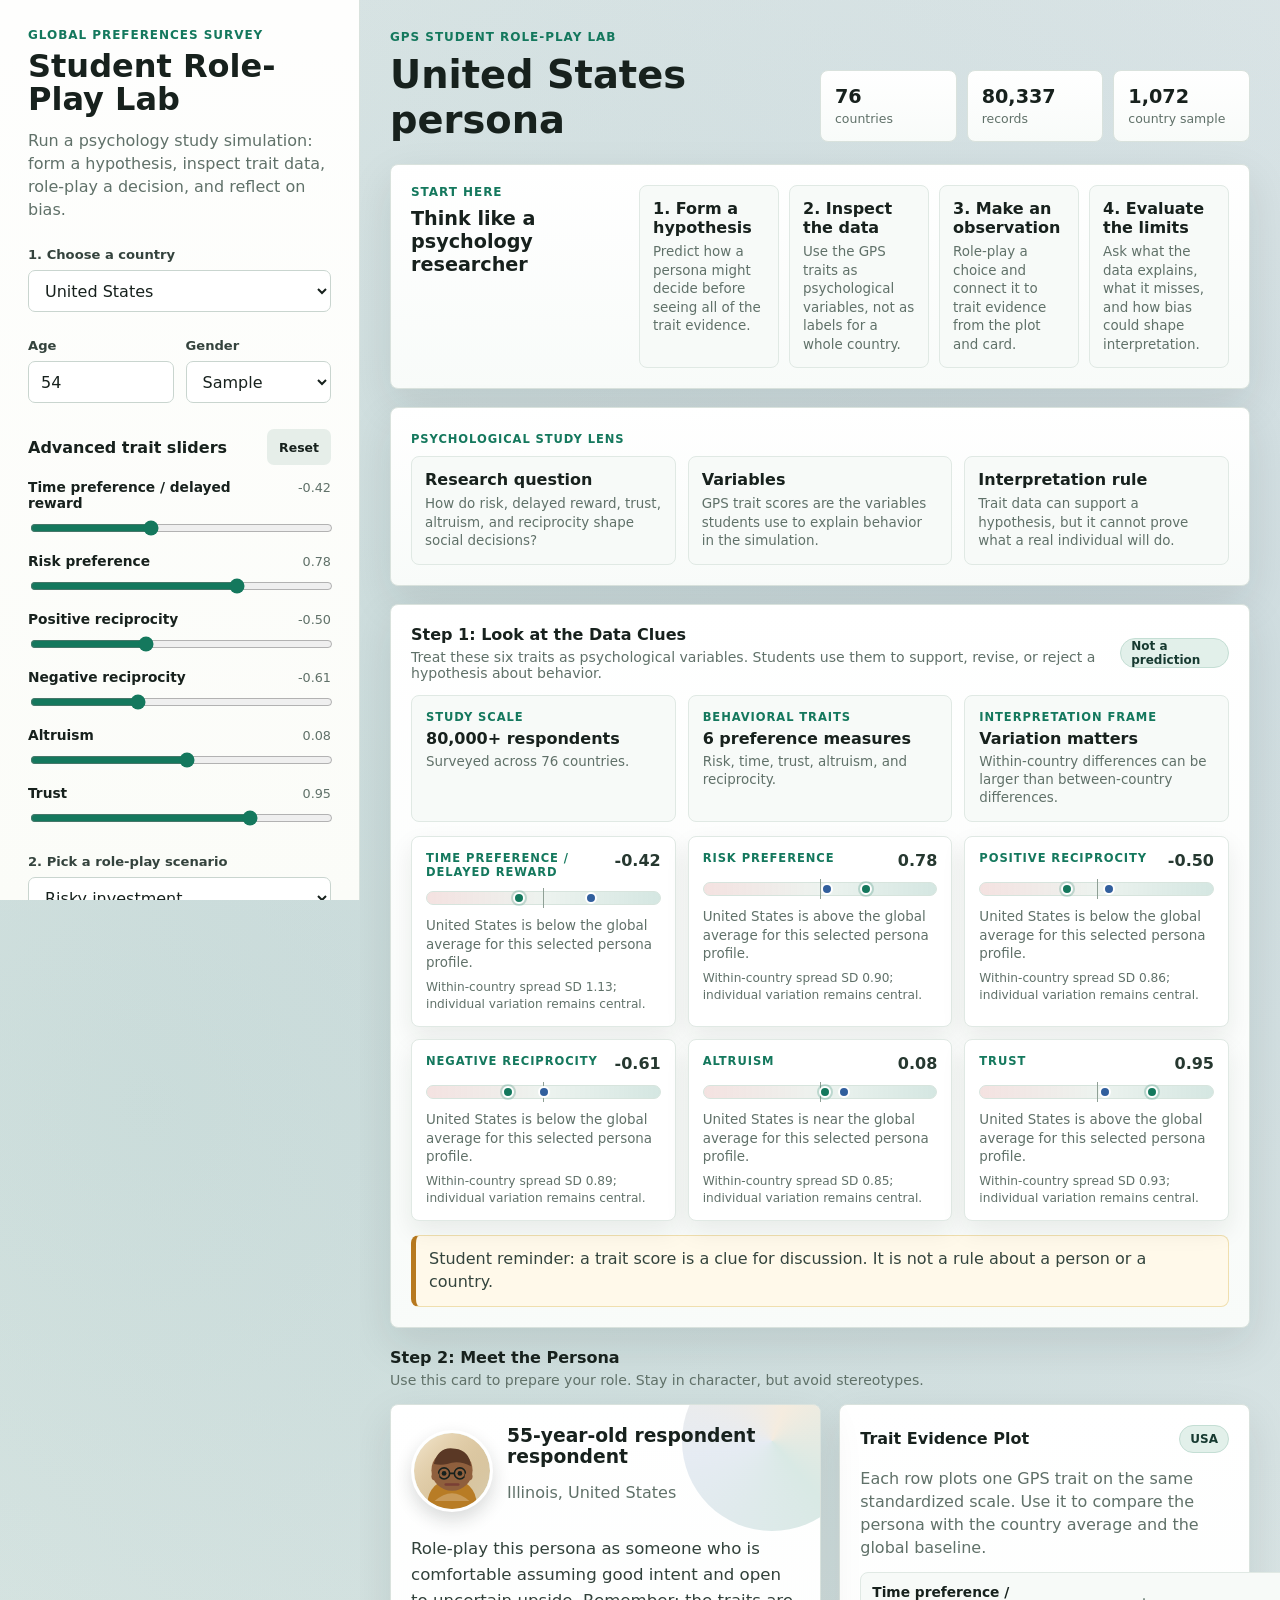
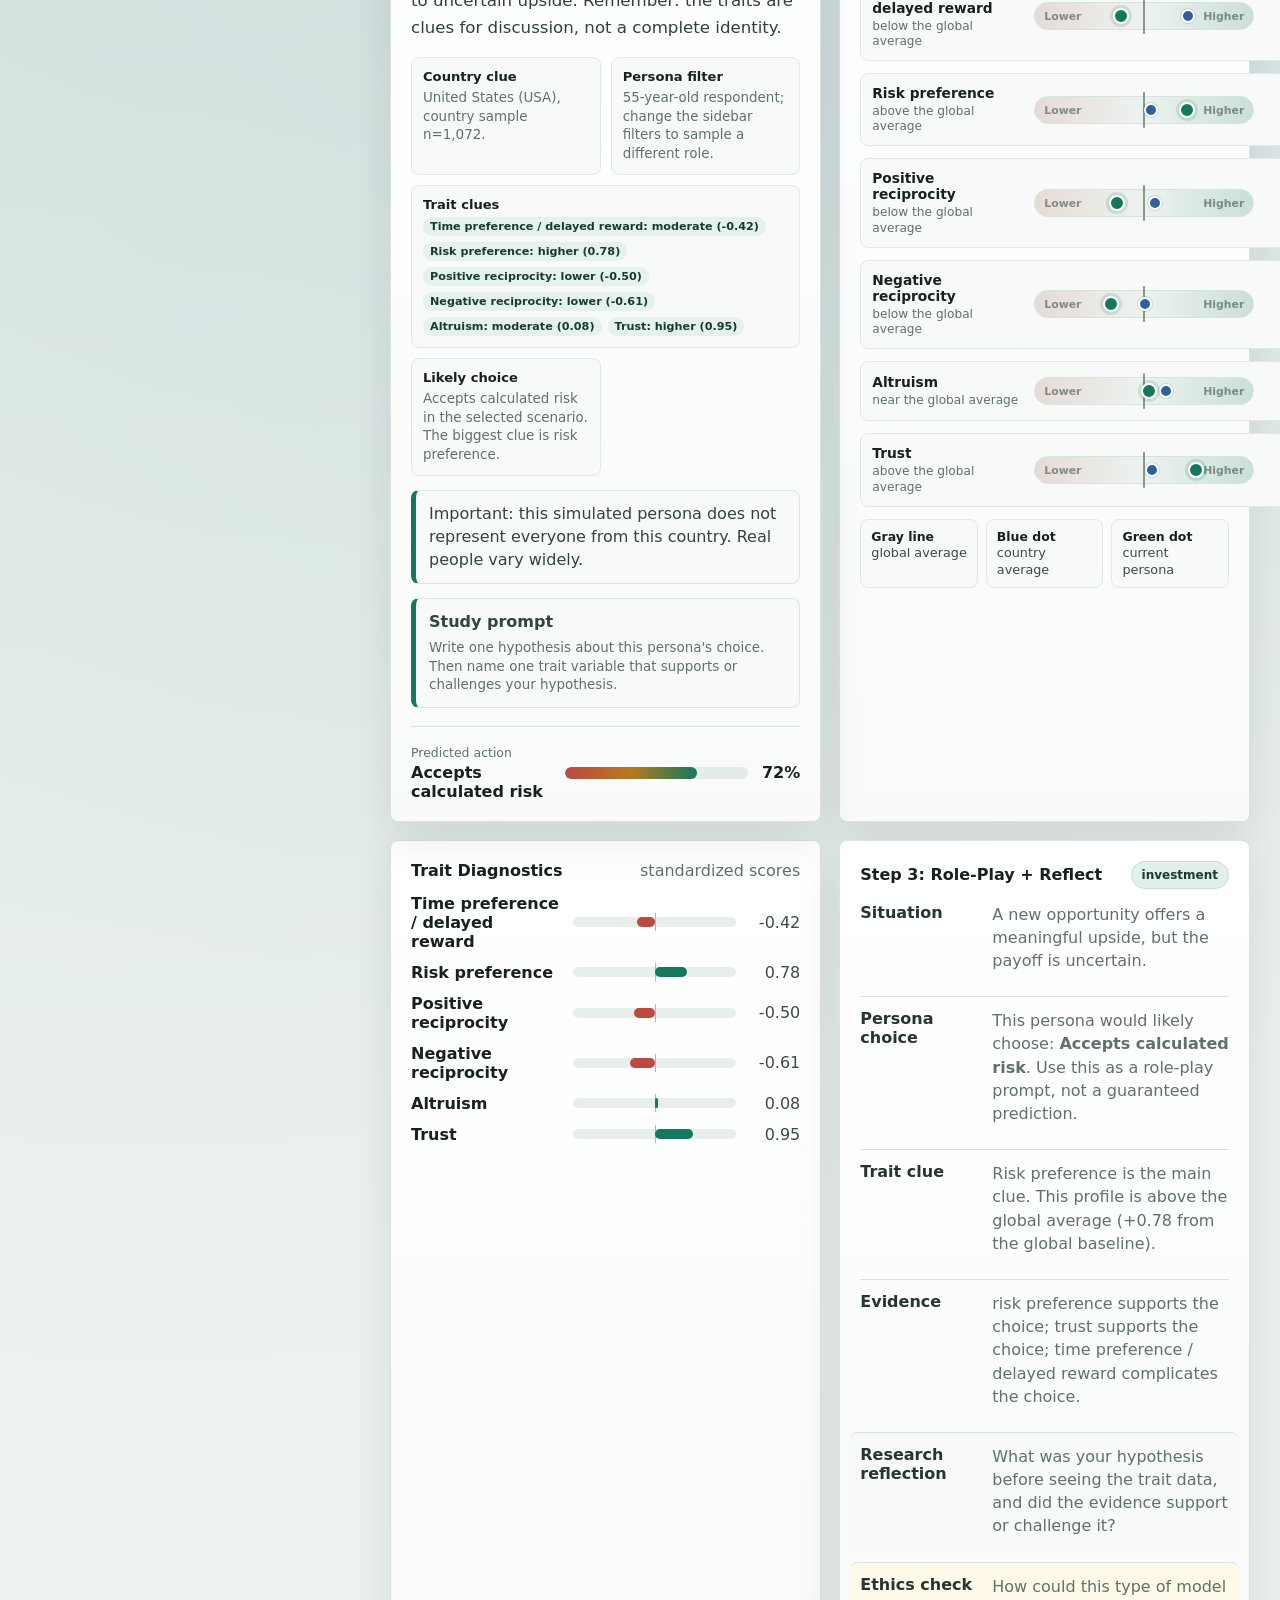
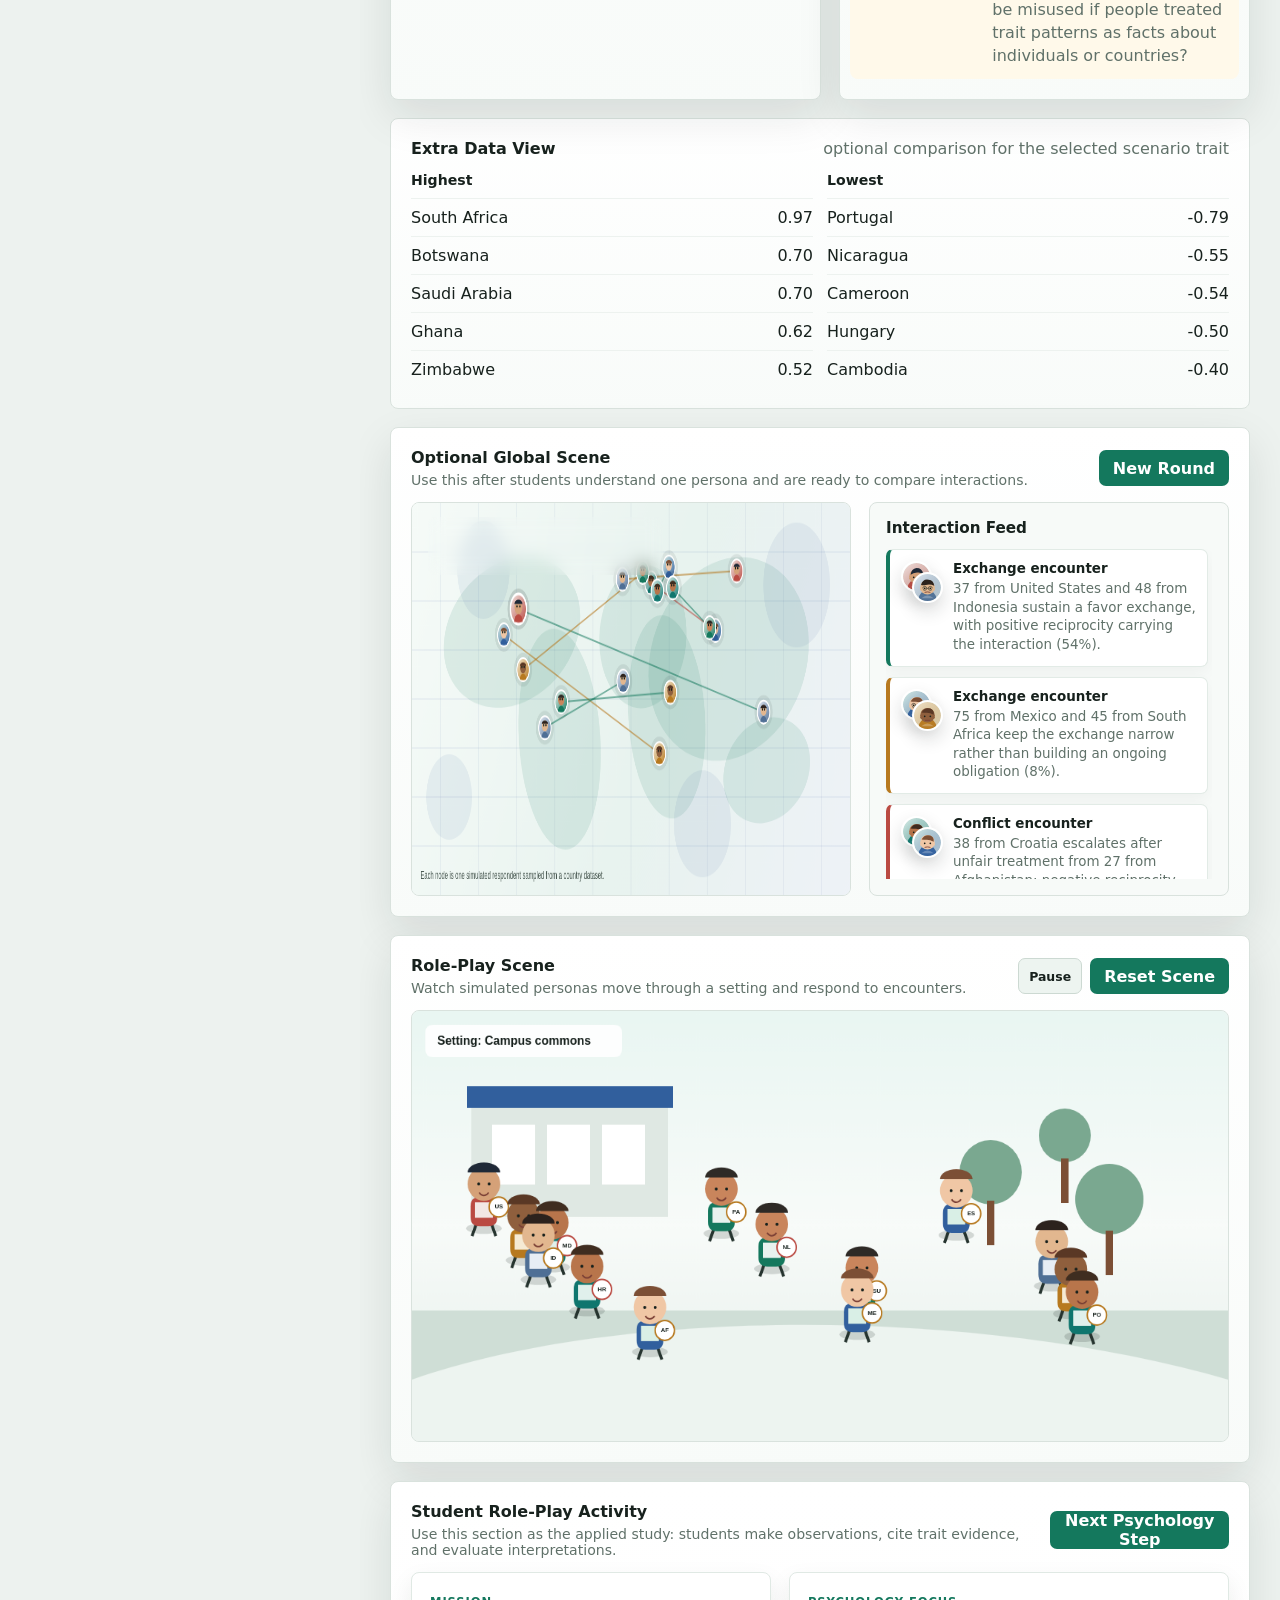
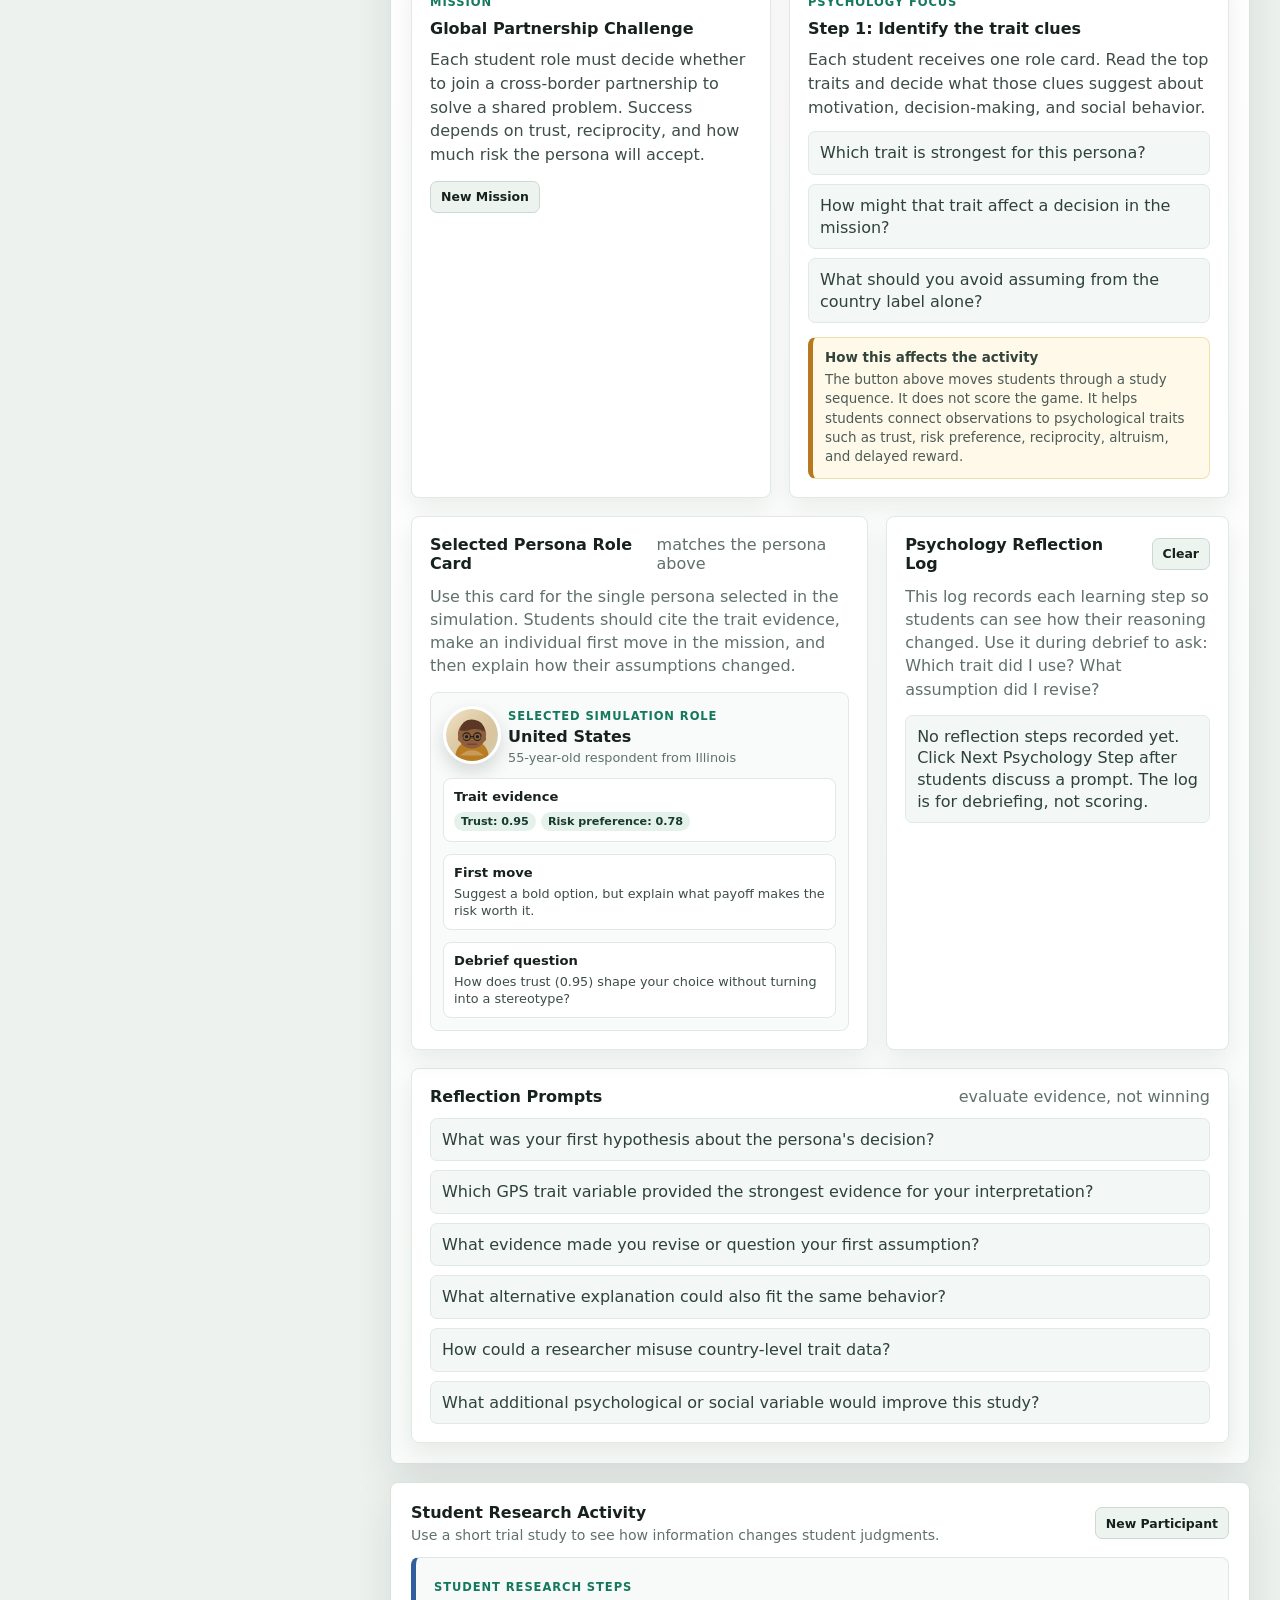
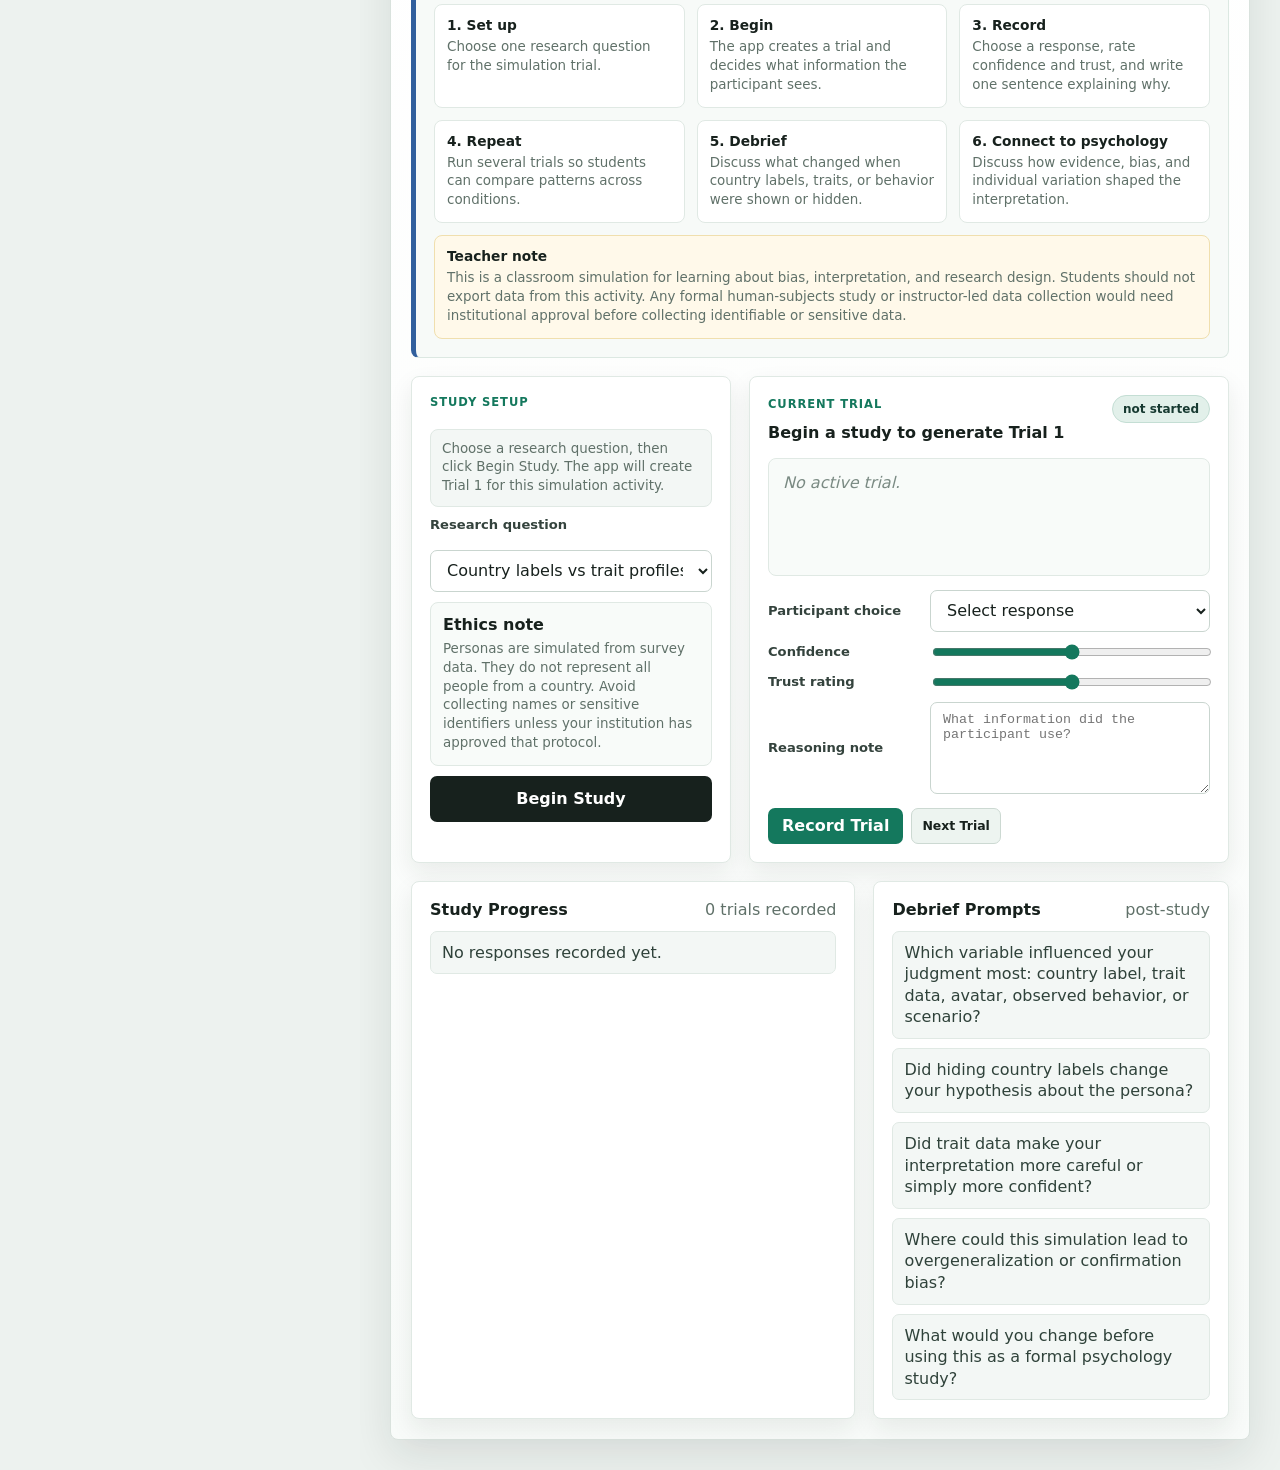
==== commit 924fd591: "Simplify research setup wording" ====
--- a/index.html
+++ b/index.html
@@ -382,7 +382,7 @@
             <div class="research-steps">
               <div>
                 <b>1. Set up</b>
-                <p>Use an anonymous classroom ID and choose one research question.</p>
+                <p>Choose one research question for the simulation trial.</p>
               </div>
               <div>
                 <b>2. Begin</b>
@@ -414,9 +414,7 @@
           <div class="research-grid">
             <article class="research-card consent-card">
               <span class="card-label">Study Setup</span>
-              <p class="setup-help">Enter an anonymous ID, choose a question, then click Begin Study. The app will create Trial 1.</p>
-              <label for="participantId">Participant ID</label>
-              <input id="participantId" type="text" placeholder="anonymous-001" />
+              <p class="setup-help">Choose a research question, then click Begin Study. The app will create Trial 1 for this simulation activity.</p>
               <label for="studyQuestion">Research question</label>
               <select id="studyQuestion">
                 <option value="country_vs_traits">Country labels vs trait profiles</option>
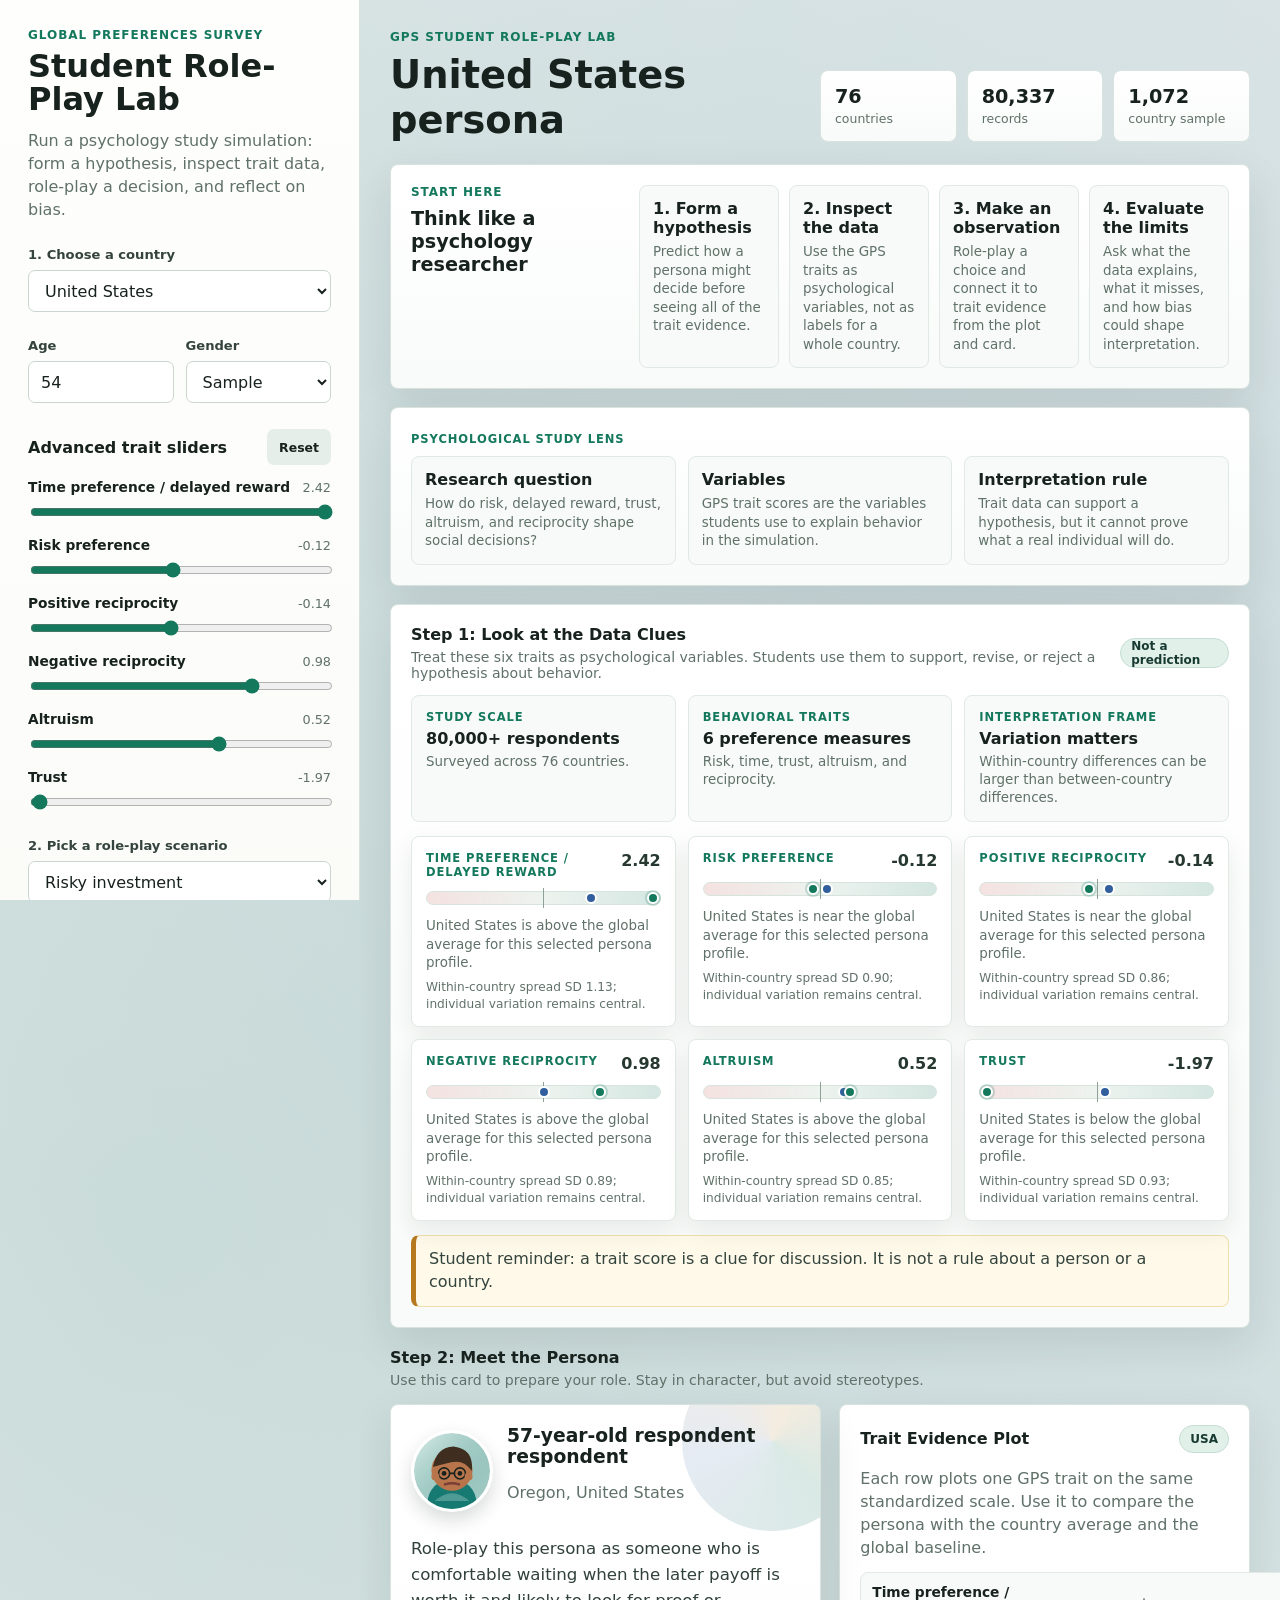
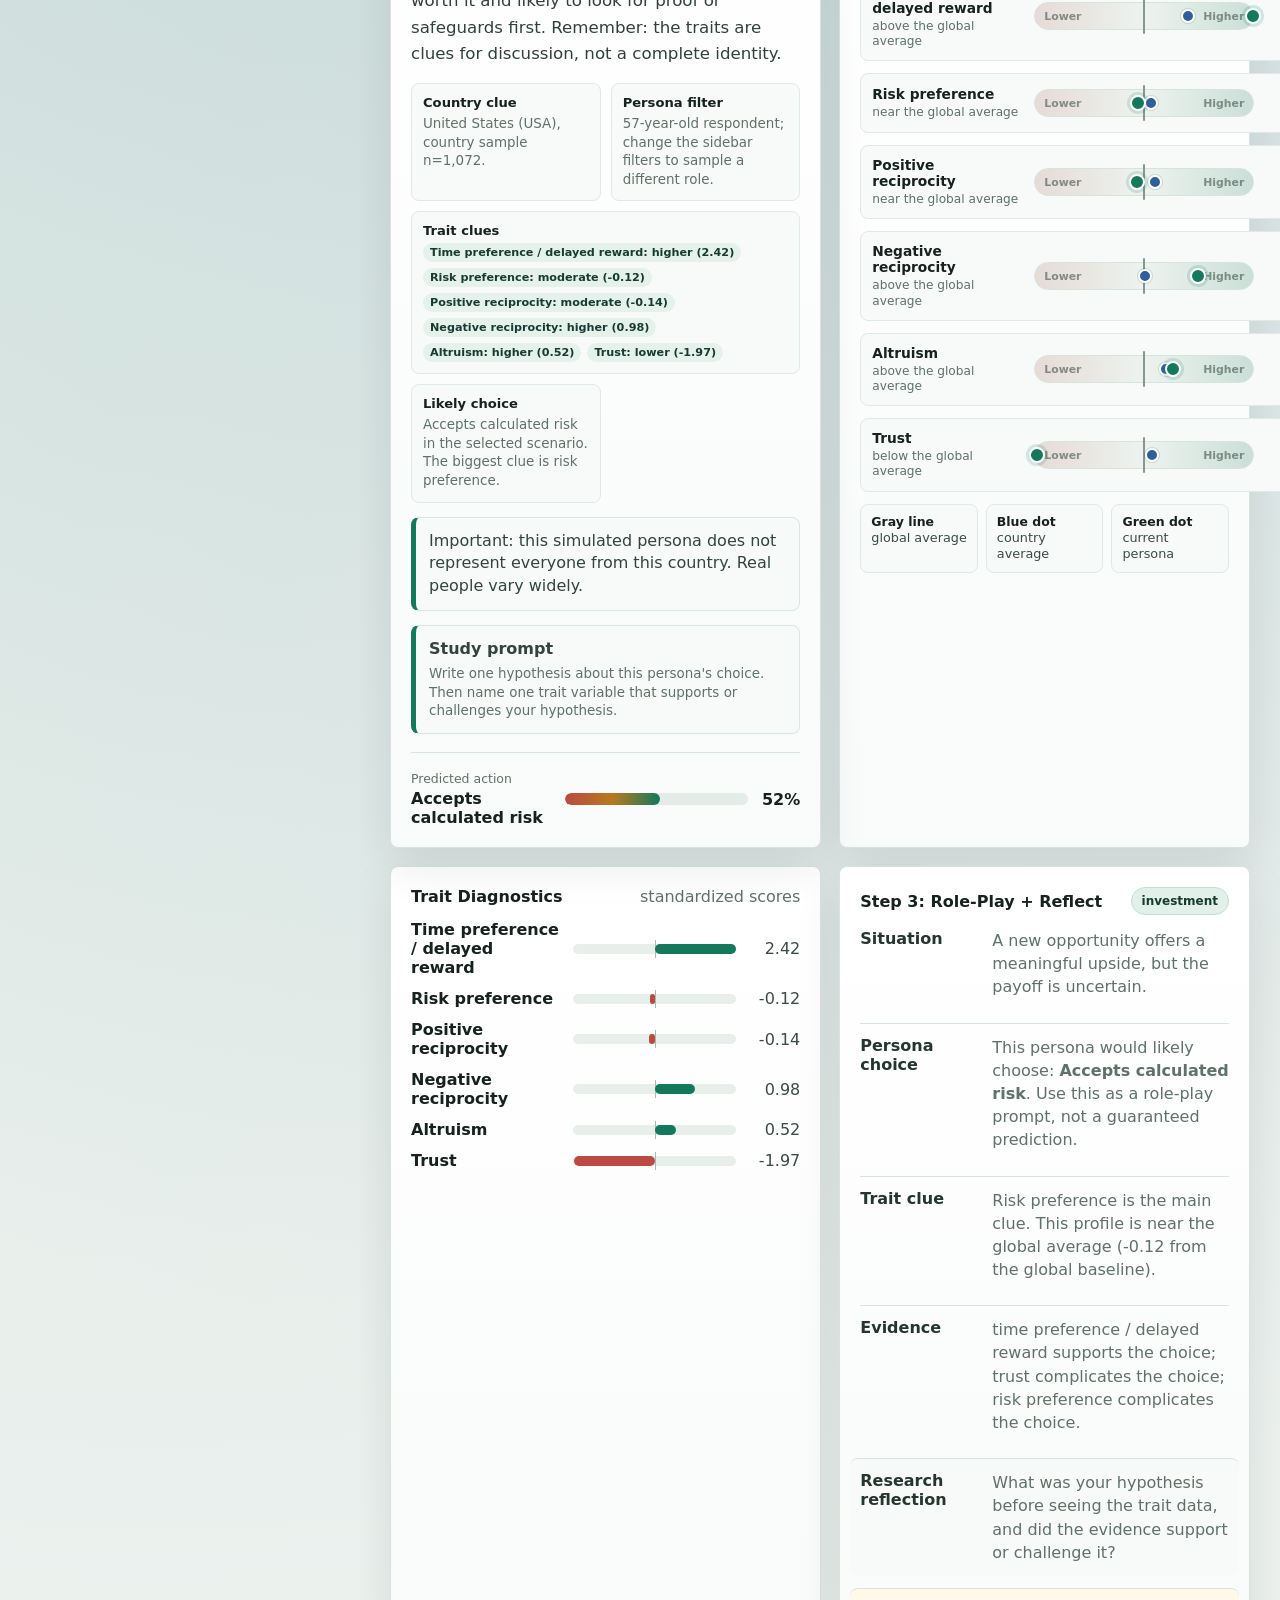
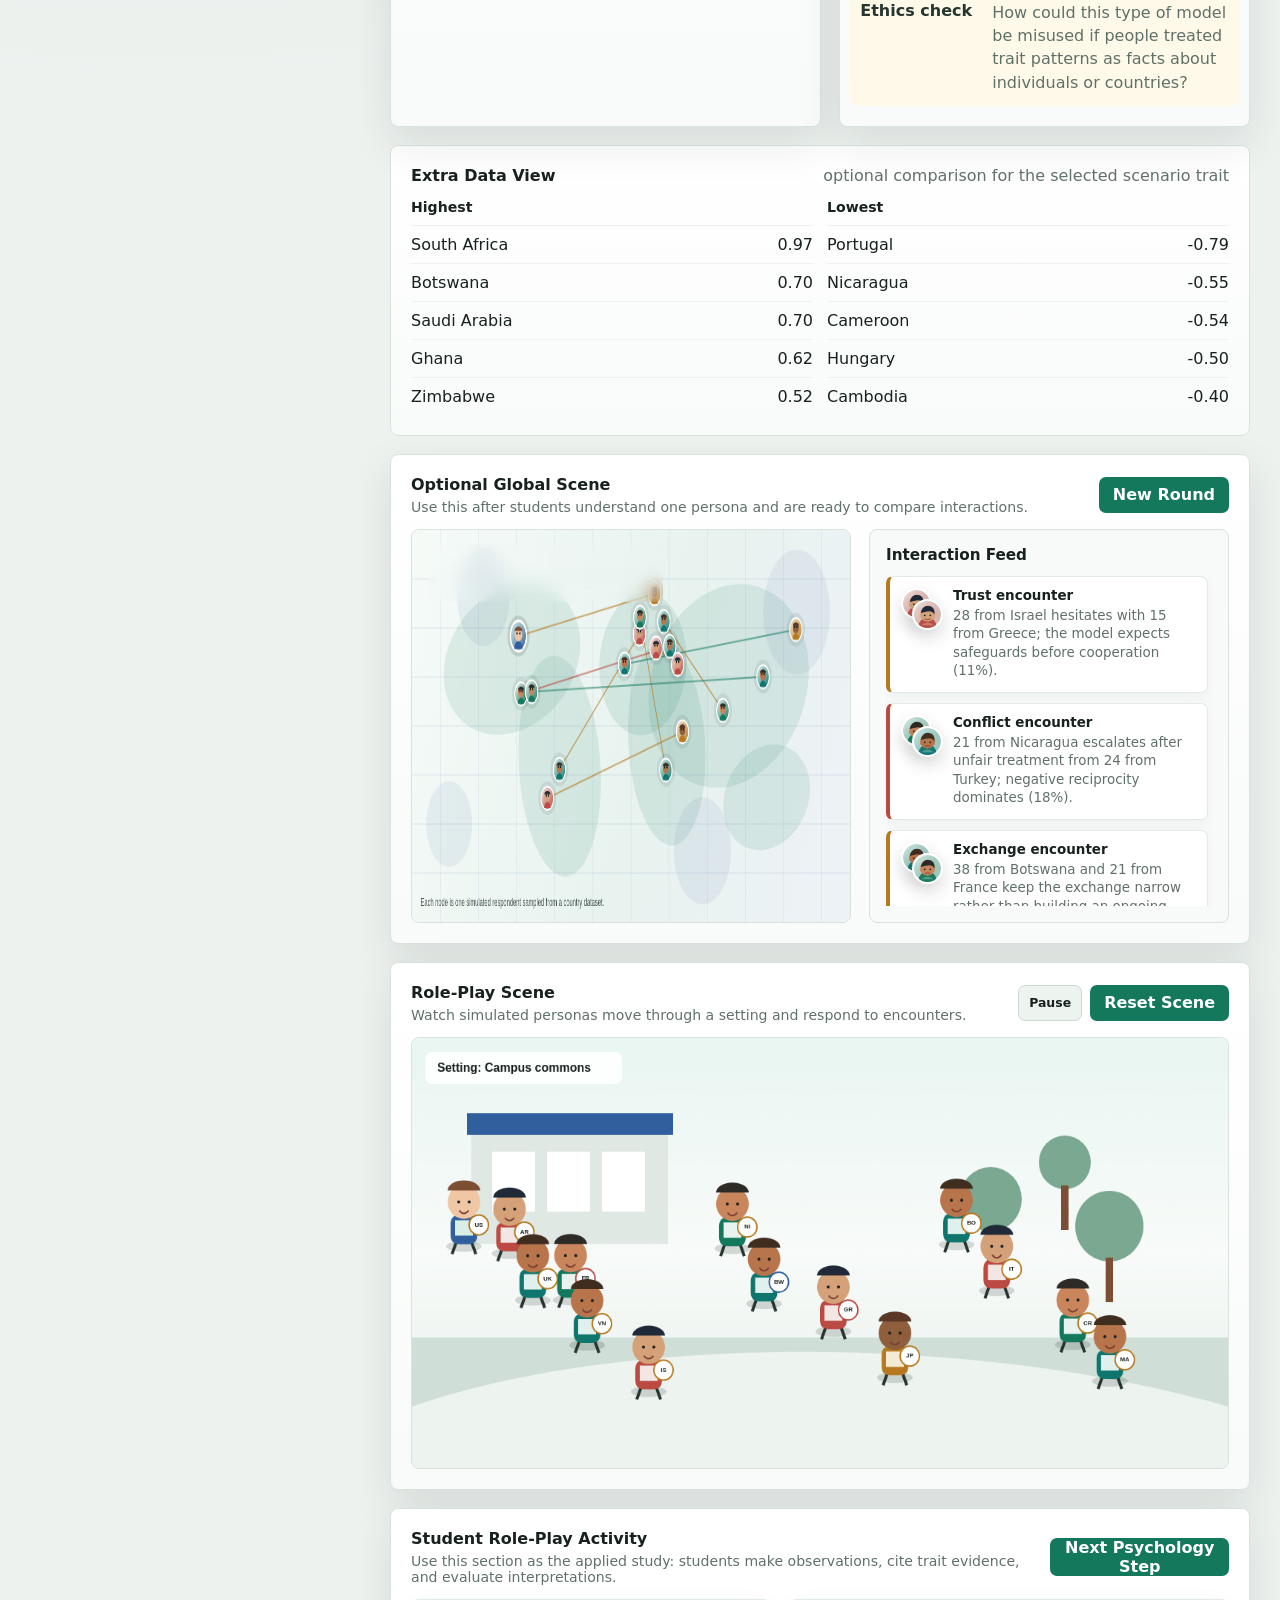
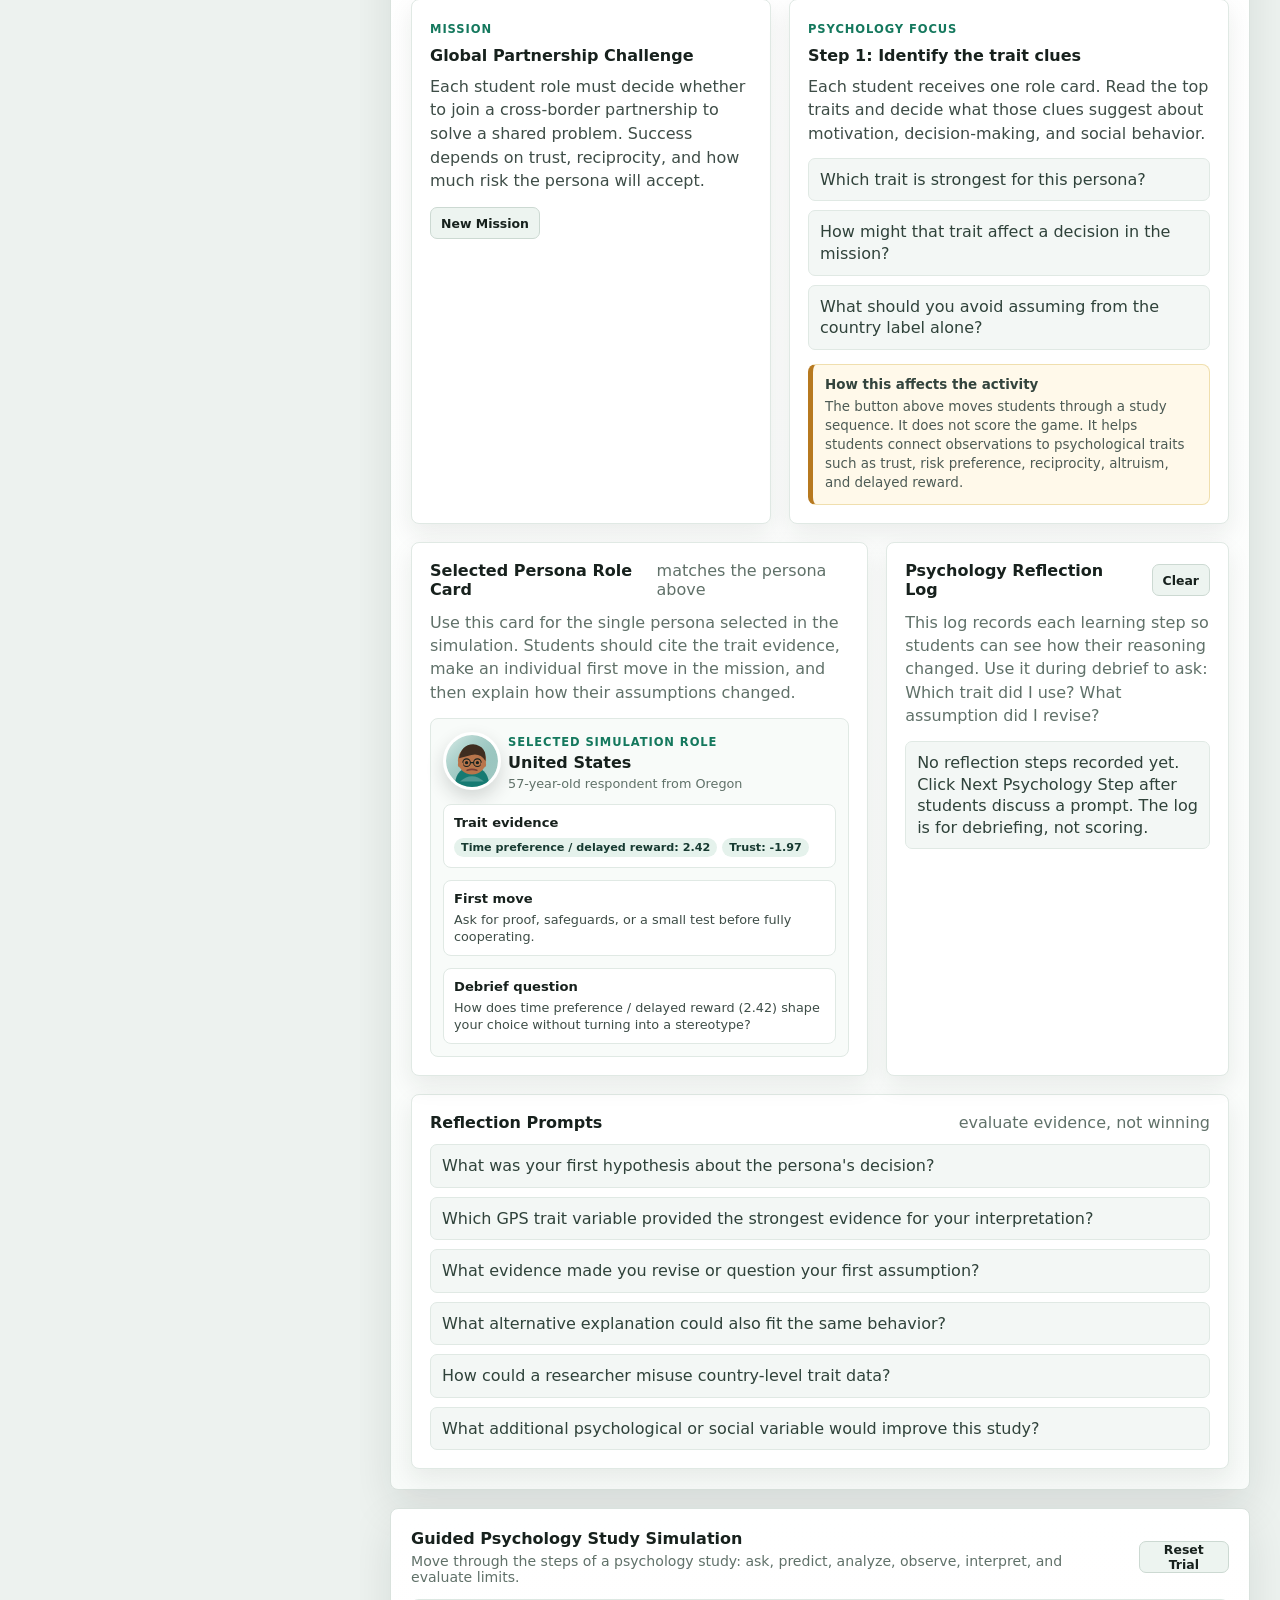
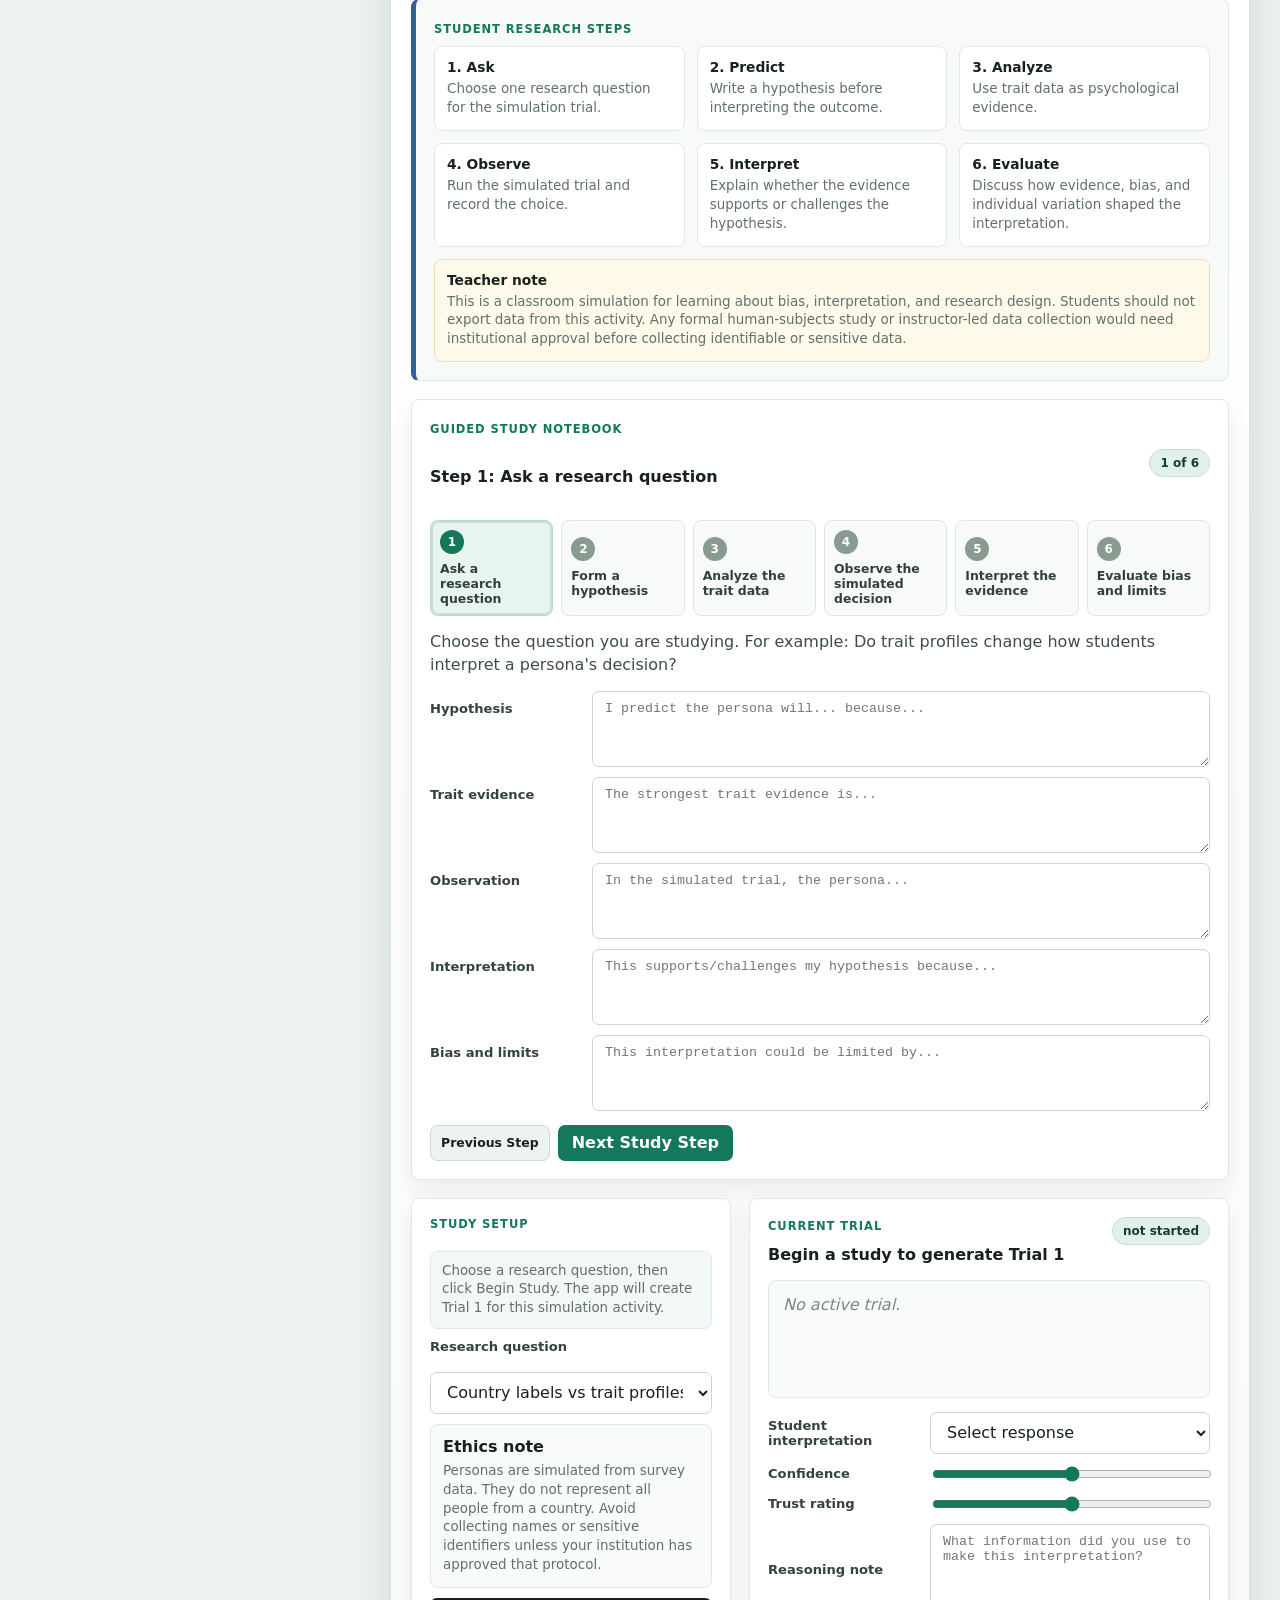
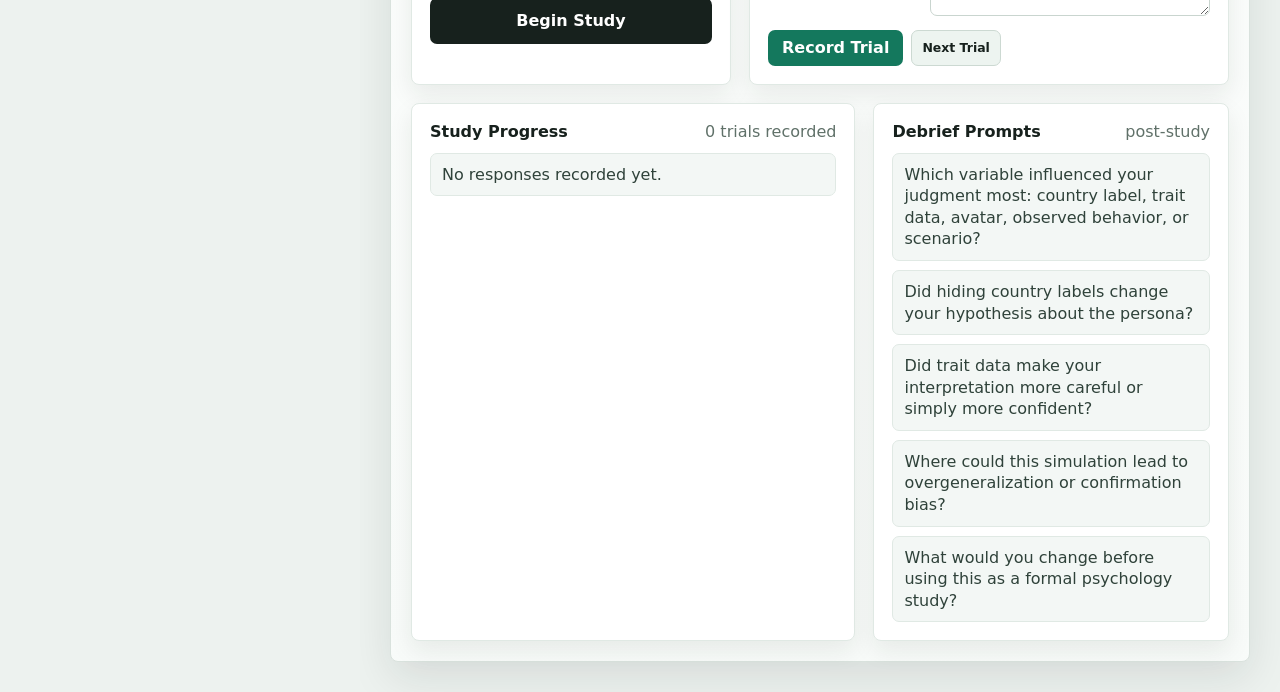
==== commit 5120546c: "Add guided psychology study steps" ====
--- a/index.html
+++ b/index.html
@@ -369,11 +369,11 @@
         <section class="research-section" id="researchSection">
           <div class="section-head">
             <div>
-              <h3>Student Research Activity</h3>
-              <p class="microcopy">Use a short trial study to see how information changes student judgments.</p>
+              <h3>Guided Psychology Study Simulation</h3>
+              <p class="microcopy">Move through the steps of a psychology study: ask, predict, analyze, observe, interpret, and evaluate limits.</p>
             </div>
             <div class="scene-actions">
-              <button id="newParticipant" class="mini-button" type="button">New Participant</button>
+              <button id="newParticipant" class="mini-button" type="button">Reset Trial</button>
             </div>
           </div>
 
@@ -381,33 +381,61 @@
             <span class="card-label">Student Research Steps</span>
             <div class="research-steps">
               <div>
-                <b>1. Set up</b>
+                <b>1. Ask</b>
                 <p>Choose one research question for the simulation trial.</p>
               </div>
               <div>
-                <b>2. Begin</b>
-                <p>The app creates a trial and decides what information the participant sees.</p>
-              </div>
-              <div>
-                <b>3. Record</b>
-                <p>Choose a response, rate confidence and trust, and write one sentence explaining why.</p>
-              </div>
-              <div>
-                <b>4. Repeat</b>
-                <p>Run several trials so students can compare patterns across conditions.</p>
-              </div>
-              <div>
-                <b>5. Debrief</b>
-                <p>Discuss what changed when country labels, traits, or behavior were shown or hidden.</p>
-              </div>
-              <div>
-                <b>6. Connect to psychology</b>
+                <b>2. Predict</b>
+                <p>Write a hypothesis before interpreting the outcome.</p>
+              </div>
+              <div>
+                <b>3. Analyze</b>
+                <p>Use trait data as psychological evidence.</p>
+              </div>
+              <div>
+                <b>4. Observe</b>
+                <p>Run the simulated trial and record the choice.</p>
+              </div>
+              <div>
+                <b>5. Interpret</b>
+                <p>Explain whether the evidence supports or challenges the hypothesis.</p>
+              </div>
+              <div>
+                <b>6. Evaluate</b>
                 <p>Discuss how evidence, bias, and individual variation shaped the interpretation.</p>
               </div>
             </div>
             <div class="research-warning">
               <b>Teacher note</b>
               <p>This is a classroom simulation for learning about bias, interpretation, and research design. Students should not export data from this activity. Any formal human-subjects study or instructor-led data collection would need institutional approval before collecting identifiable or sensitive data.</p>
+            </div>
+          </article>
+
+          <article class="study-stepper" aria-label="Guided study notebook">
+            <div class="section-head compact">
+              <div>
+                <span class="card-label">Guided Study Notebook</span>
+                <h4 id="studyStepTitle">Step 1: Ask a research question</h4>
+              </div>
+              <span id="studyStepBadge" class="pill">1 of 6</span>
+            </div>
+            <div id="studyStepTrack" class="study-step-track" aria-label="Study steps"></div>
+            <p id="studyStepInstruction" class="study-step-instruction"></p>
+            <div class="study-notebook-grid">
+              <label for="hypothesisNote">Hypothesis</label>
+              <textarea id="hypothesisNote" rows="3" placeholder="I predict the persona will... because..."></textarea>
+              <label for="dataNote">Trait evidence</label>
+              <textarea id="dataNote" rows="3" placeholder="The strongest trait evidence is..."></textarea>
+              <label for="observationNote">Observation</label>
+              <textarea id="observationNote" rows="3" placeholder="In the simulated trial, the persona..."></textarea>
+              <label for="interpretationNote">Interpretation</label>
+              <textarea id="interpretationNote" rows="3" placeholder="This supports/challenges my hypothesis because..."></textarea>
+              <label for="limitsNote">Bias and limits</label>
+              <textarea id="limitsNote" rows="3" placeholder="This interpretation could be limited by..."></textarea>
+            </div>
+            <div class="mission-actions">
+              <button id="prevStudyStep" class="mini-button" type="button">Previous Step</button>
+              <button id="nextStudyStep" class="small-action" type="button">Next Study Step</button>
             </div>
           </article>
 
@@ -437,7 +465,7 @@
               <p id="trialScenario"></p>
               <div id="trialPersona" class="trial-persona"></div>
               <div class="response-grid">
-                <label for="choiceSelect">Participant choice</label>
+                <label for="choiceSelect">Student interpretation</label>
                 <select id="choiceSelect">
                   <option value="">Select response</option>
                   <option value="cooperate">Cooperate / trust</option>
@@ -450,7 +478,7 @@
                 <label for="trustRating">Trust rating</label>
                 <input id="trustRating" type="range" min="0" max="100" value="50" />
                 <label for="reasonText">Reasoning note</label>
-                <textarea id="reasonText" rows="4" placeholder="What information did the participant use?"></textarea>
+                <textarea id="reasonText" rows="4" placeholder="What information did you use to make this interpretation?"></textarea>
               </div>
               <div class="mission-actions">
                 <button id="recordTrial" class="small-action" type="button">Record Trial</button>
--- a/assets/styles.css
+++ b/assets/styles.css
@@ -1014,6 +1014,84 @@
   border-radius: 8px;
 }
 
+.study-stepper {
+  margin-bottom: 18px;
+  padding: 18px;
+  background: #fff;
+  border: 1px solid #dce8e2;
+  border-radius: 8px;
+  box-shadow: var(--soft-shadow);
+}
+
+.study-step-track {
+  display: grid;
+  grid-template-columns: repeat(6, 1fr);
+  gap: 8px;
+  margin-bottom: 14px;
+}
+
+.study-step-dot {
+  min-height: 78px;
+  padding: 9px;
+  color: #31413a;
+  text-align: left;
+  background: #f7faf8;
+  border: 1px solid #dce8e2;
+  border-radius: 8px;
+  cursor: pointer;
+}
+
+.study-step-dot span {
+  width: 24px;
+  height: 24px;
+  display: inline-grid;
+  place-items: center;
+  margin-bottom: 7px;
+  color: #fff;
+  background: #899a91;
+  border-radius: 50%;
+  font-size: 0.75rem;
+  font-weight: 900;
+}
+
+.study-step-dot b {
+  display: block;
+  font-size: 0.78rem;
+  line-height: 1.22;
+}
+
+.study-step-dot.active {
+  background: #e8f4ee;
+  border-color: #b9d8c9;
+  box-shadow: inset 0 0 0 2px rgba(20, 120, 93, 0.16);
+}
+
+.study-step-dot.active span,
+.study-step-dot.complete span {
+  background: var(--green);
+}
+
+.study-step-instruction {
+  margin: 0 0 14px;
+  color: #3e4d47;
+  line-height: 1.45;
+}
+
+.study-notebook-grid {
+  display: grid;
+  grid-template-columns: 150px 1fr;
+  gap: 10px 12px;
+  align-items: start;
+}
+
+.study-notebook-grid label {
+  margin: 10px 0 0;
+}
+
+.study-notebook-grid textarea {
+  min-height: 76px;
+}
+
 .research-steps {
   display: grid;
   grid-template-columns: repeat(3, 1fr);
@@ -2068,6 +2146,7 @@
   .dashboard-trait-grid,
   .student-steps,
   .research-steps,
+  .study-step-track,
   .wellbeing-hero,
   .lab-hero,
   .lab-grid,
@@ -2104,6 +2183,7 @@
   .reason-row,
   .team-cards,
   .response-grid,
+  .study-notebook-grid,
   .compare-row {
     grid-template-columns: 1fr;
   }
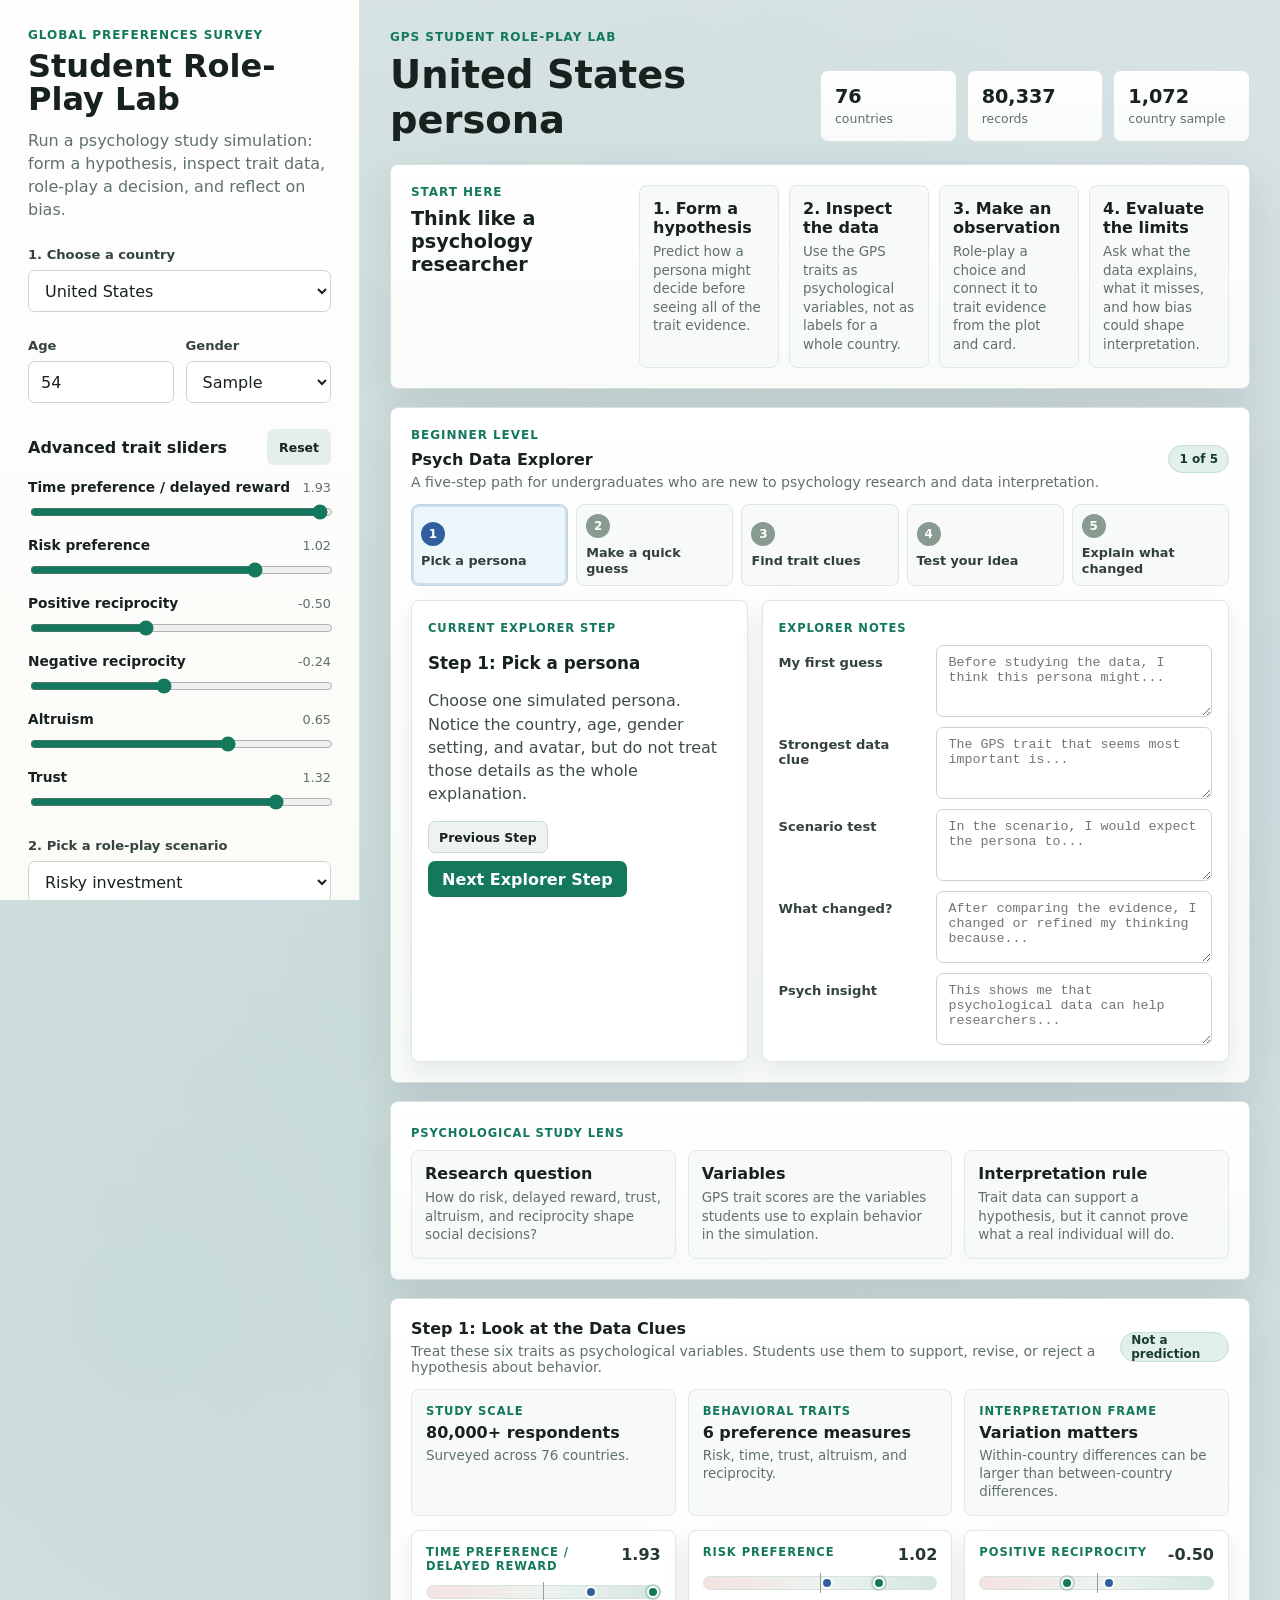
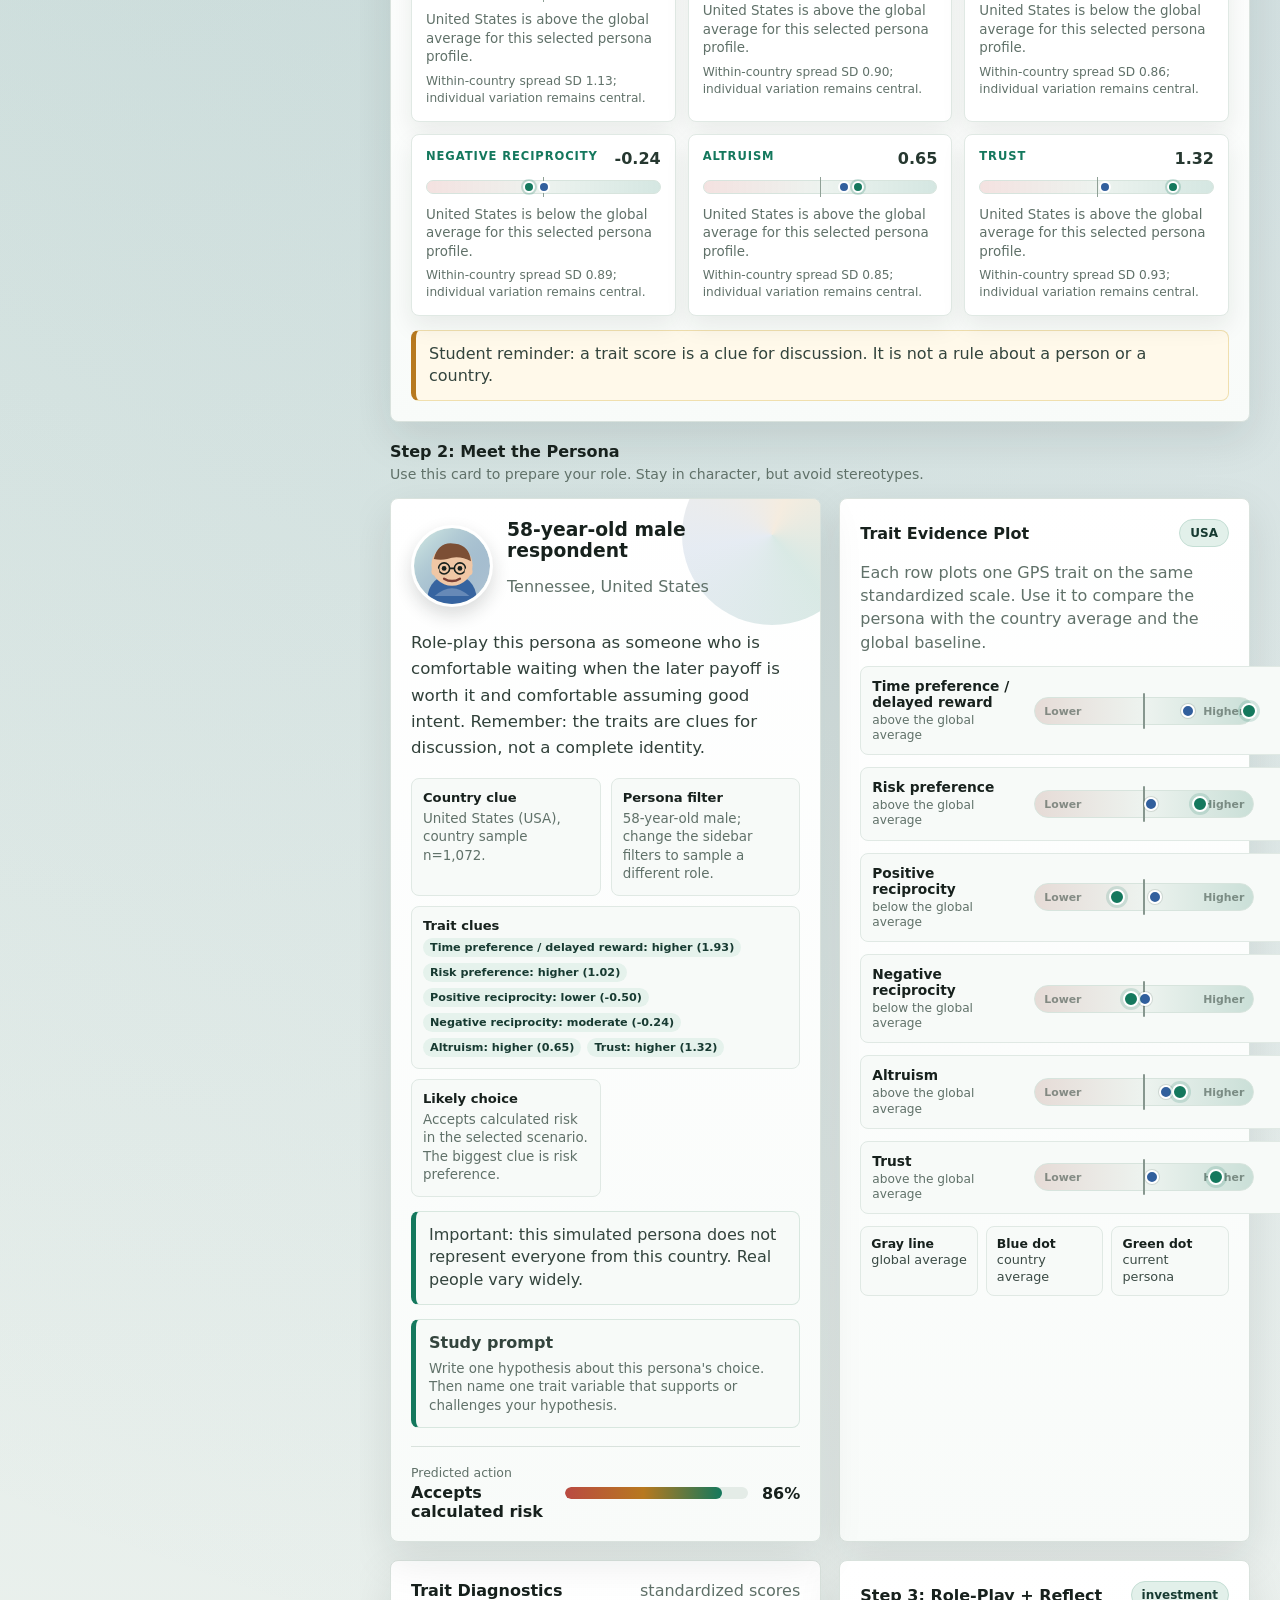
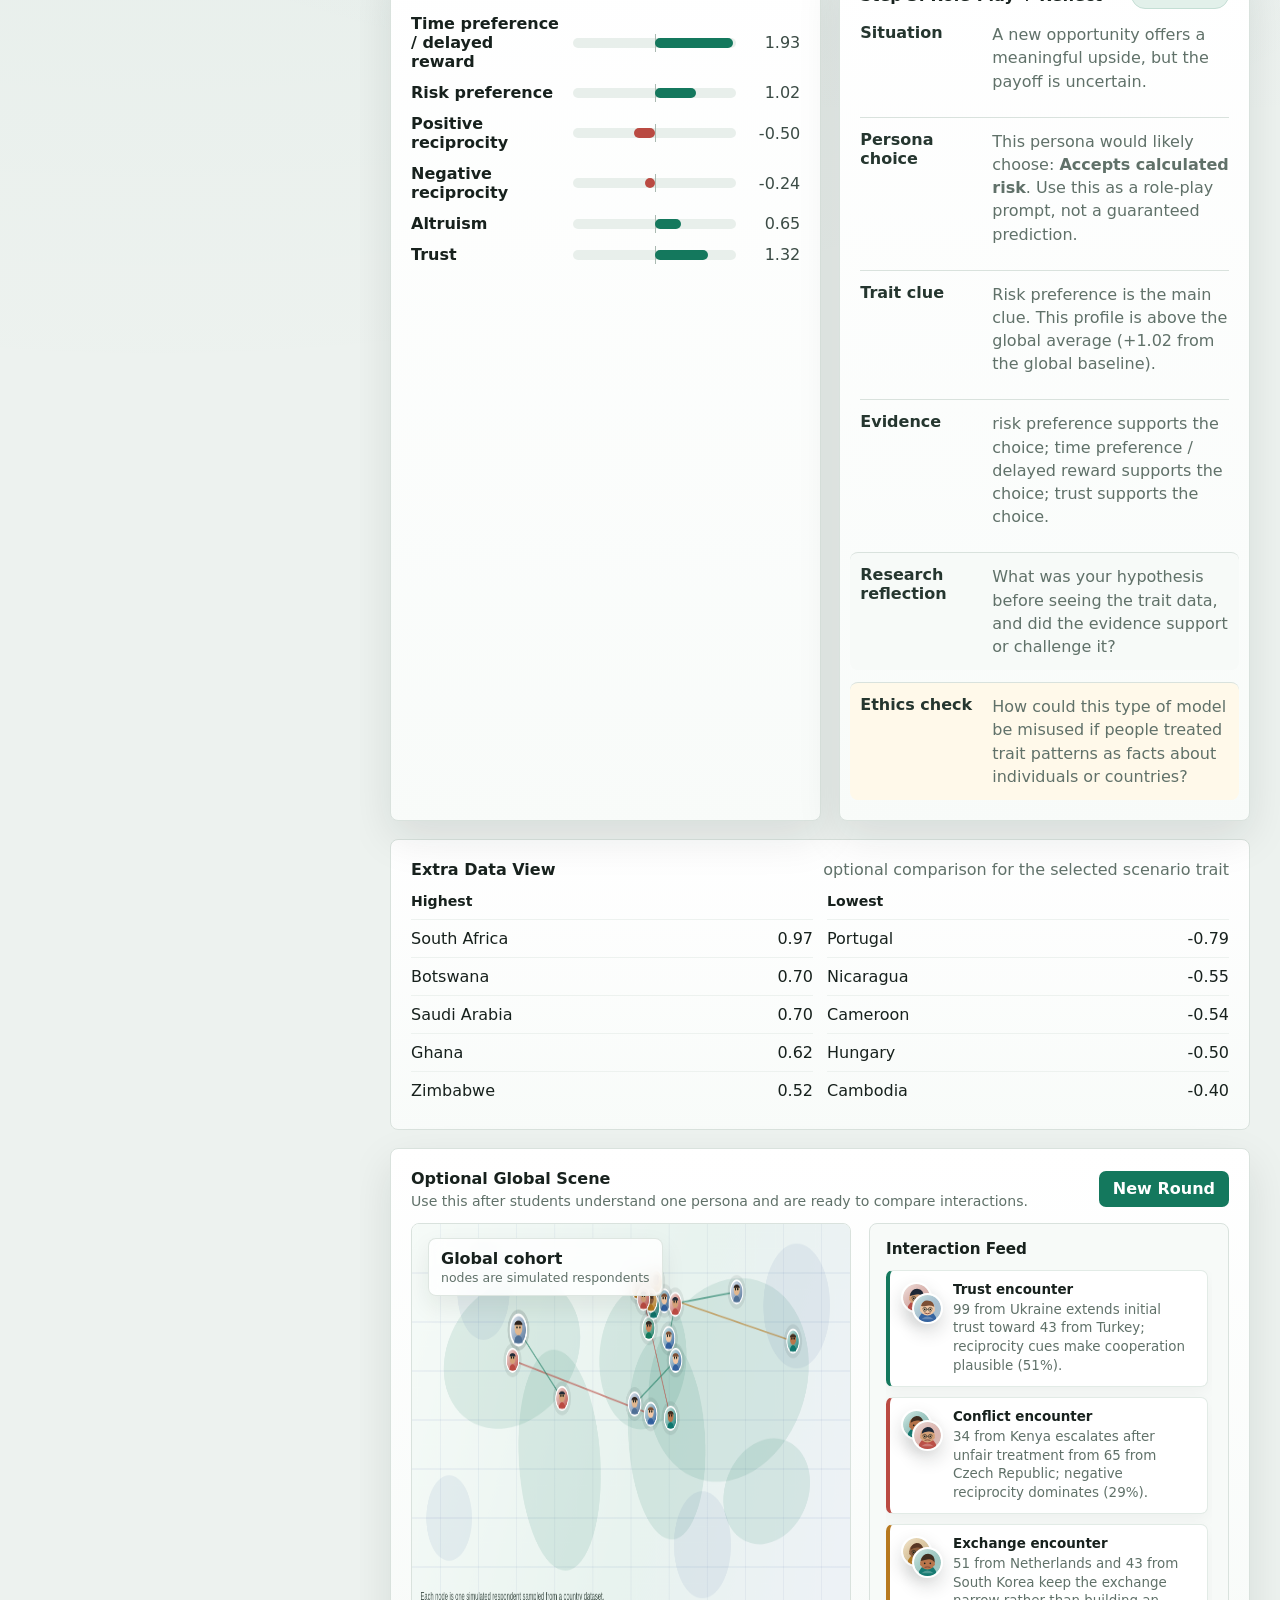
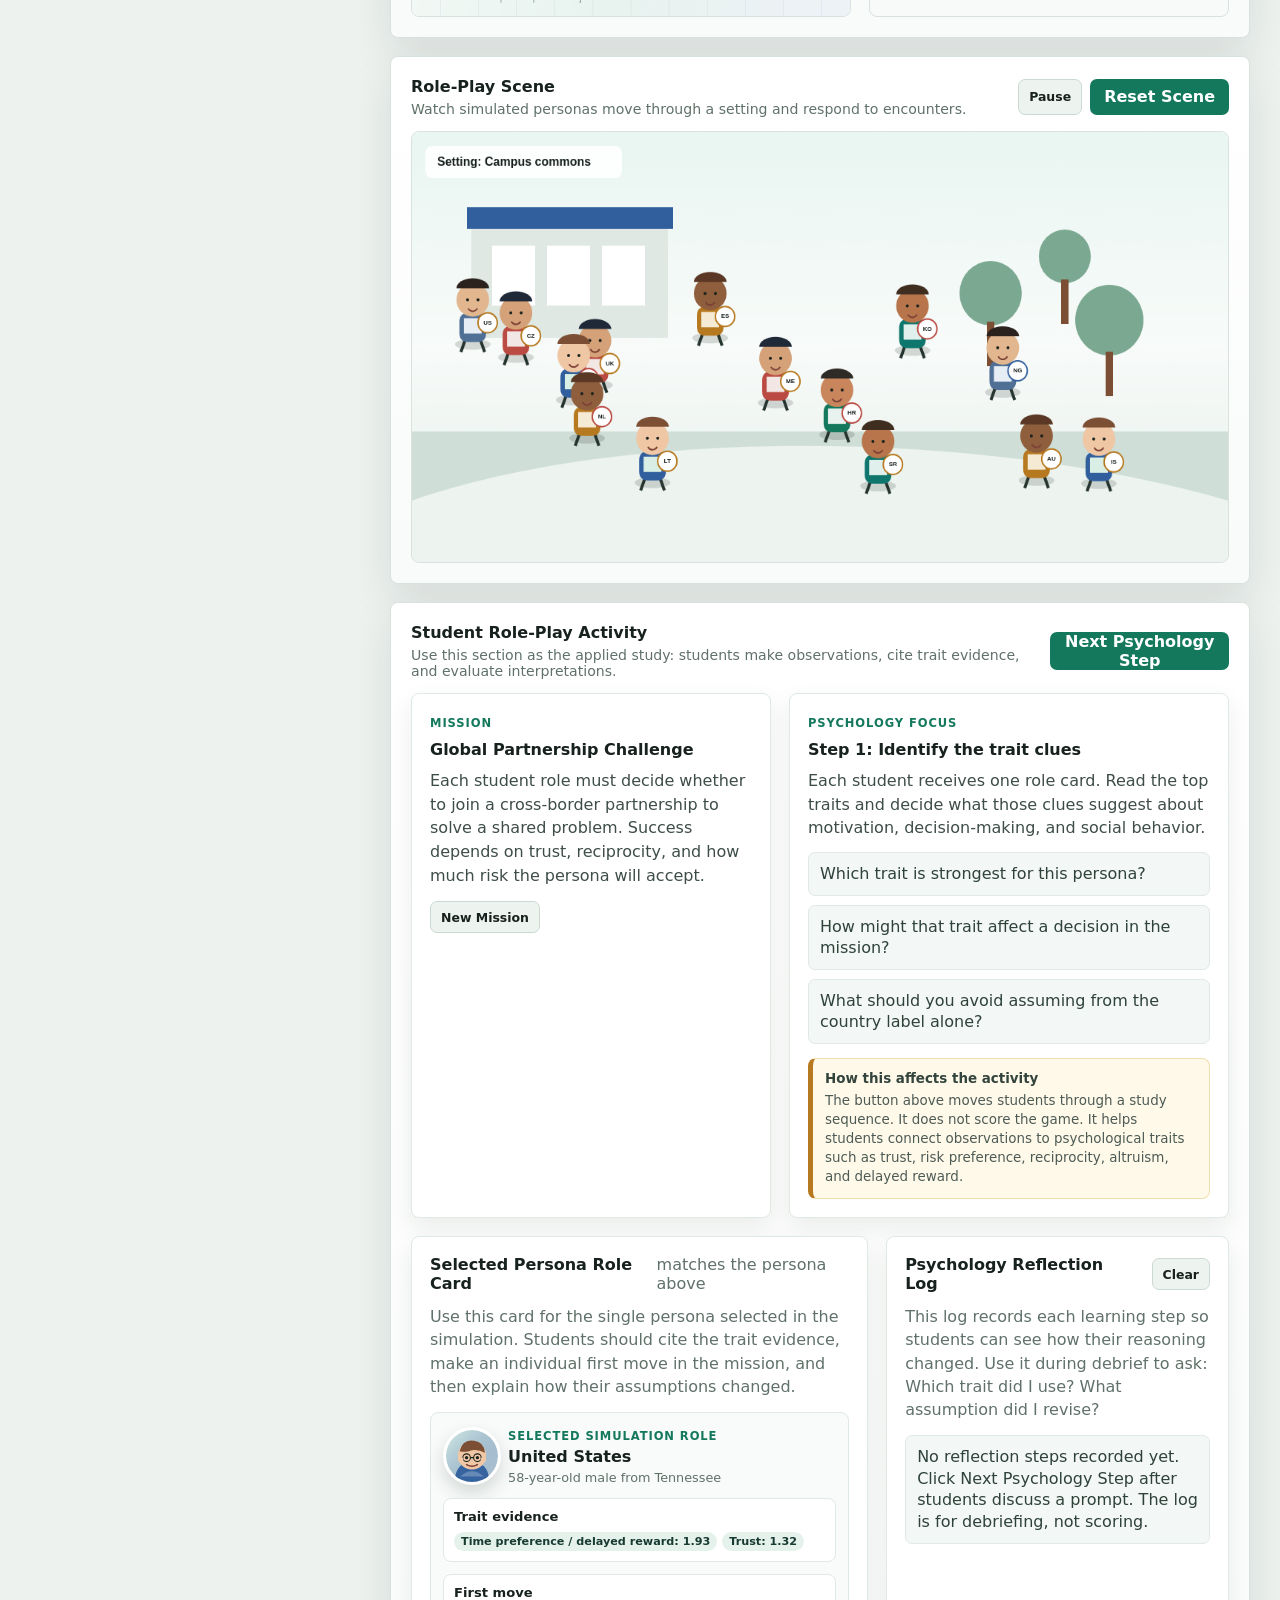
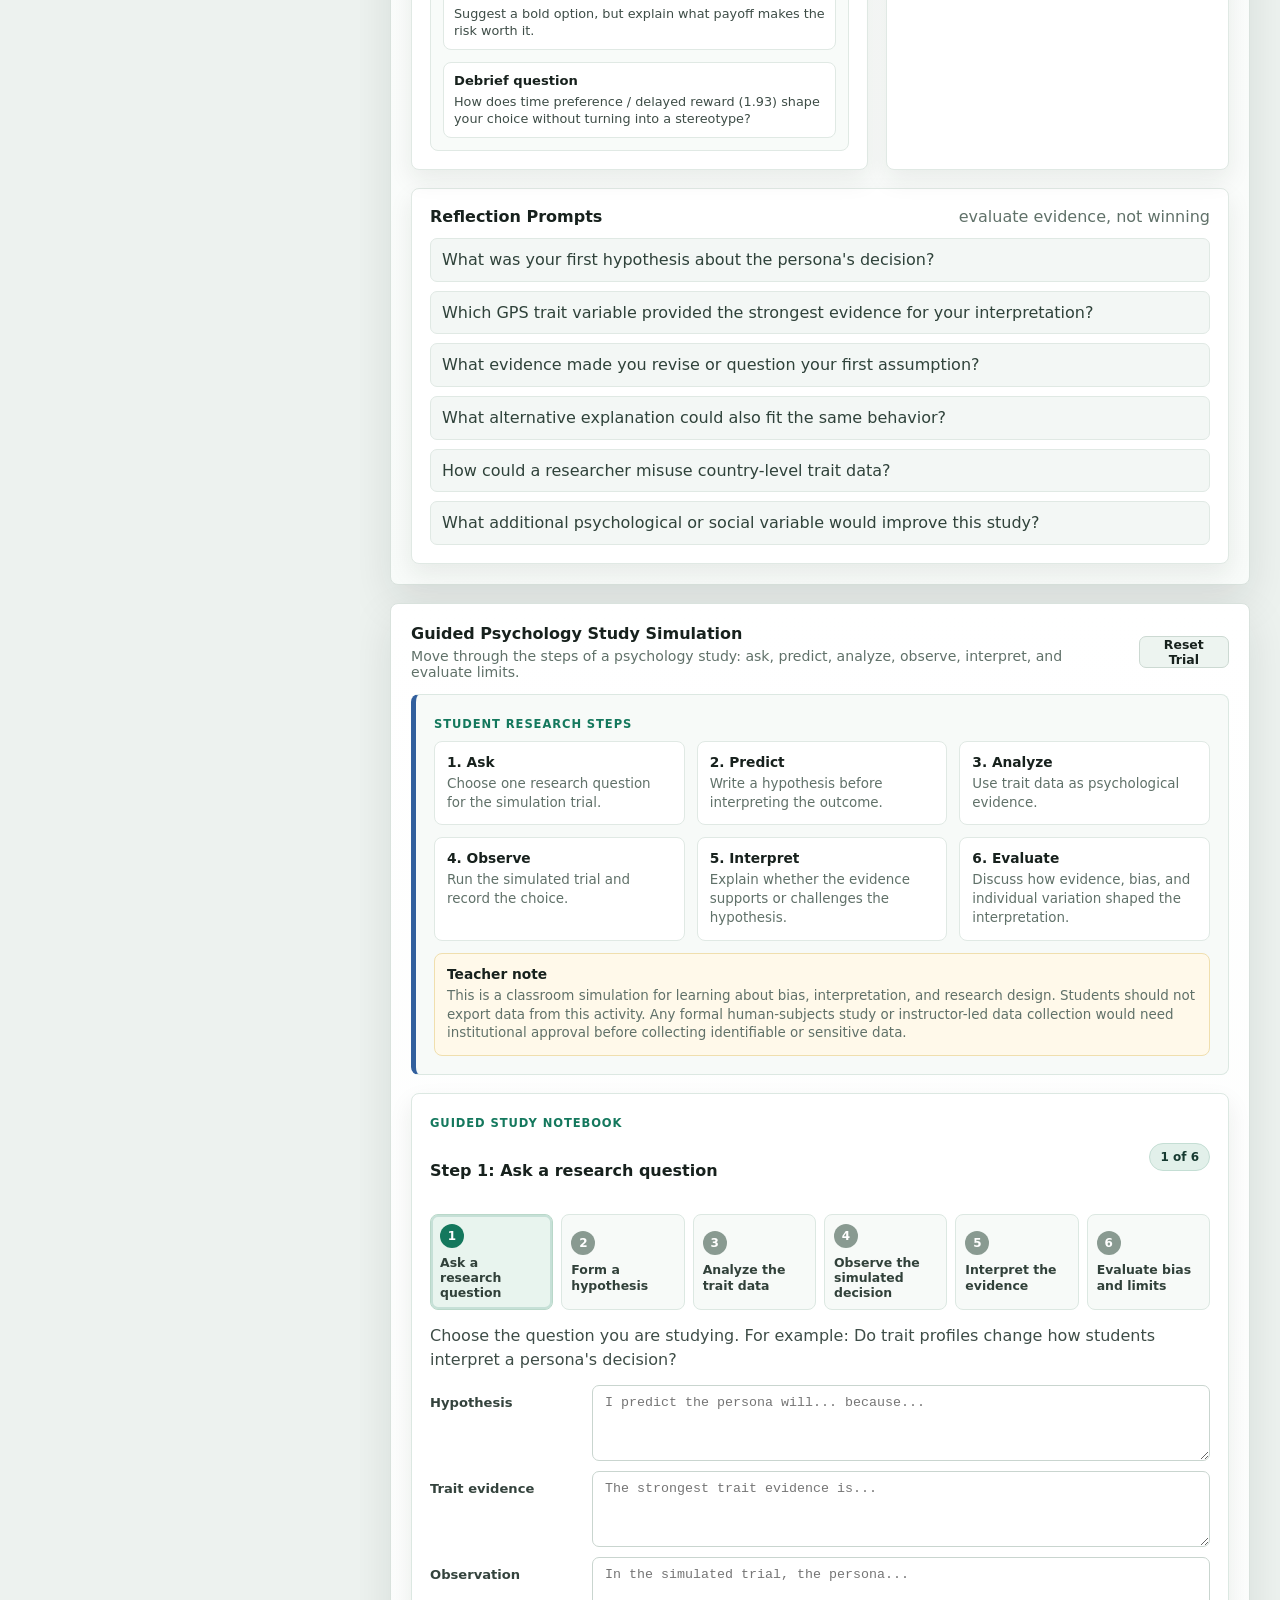
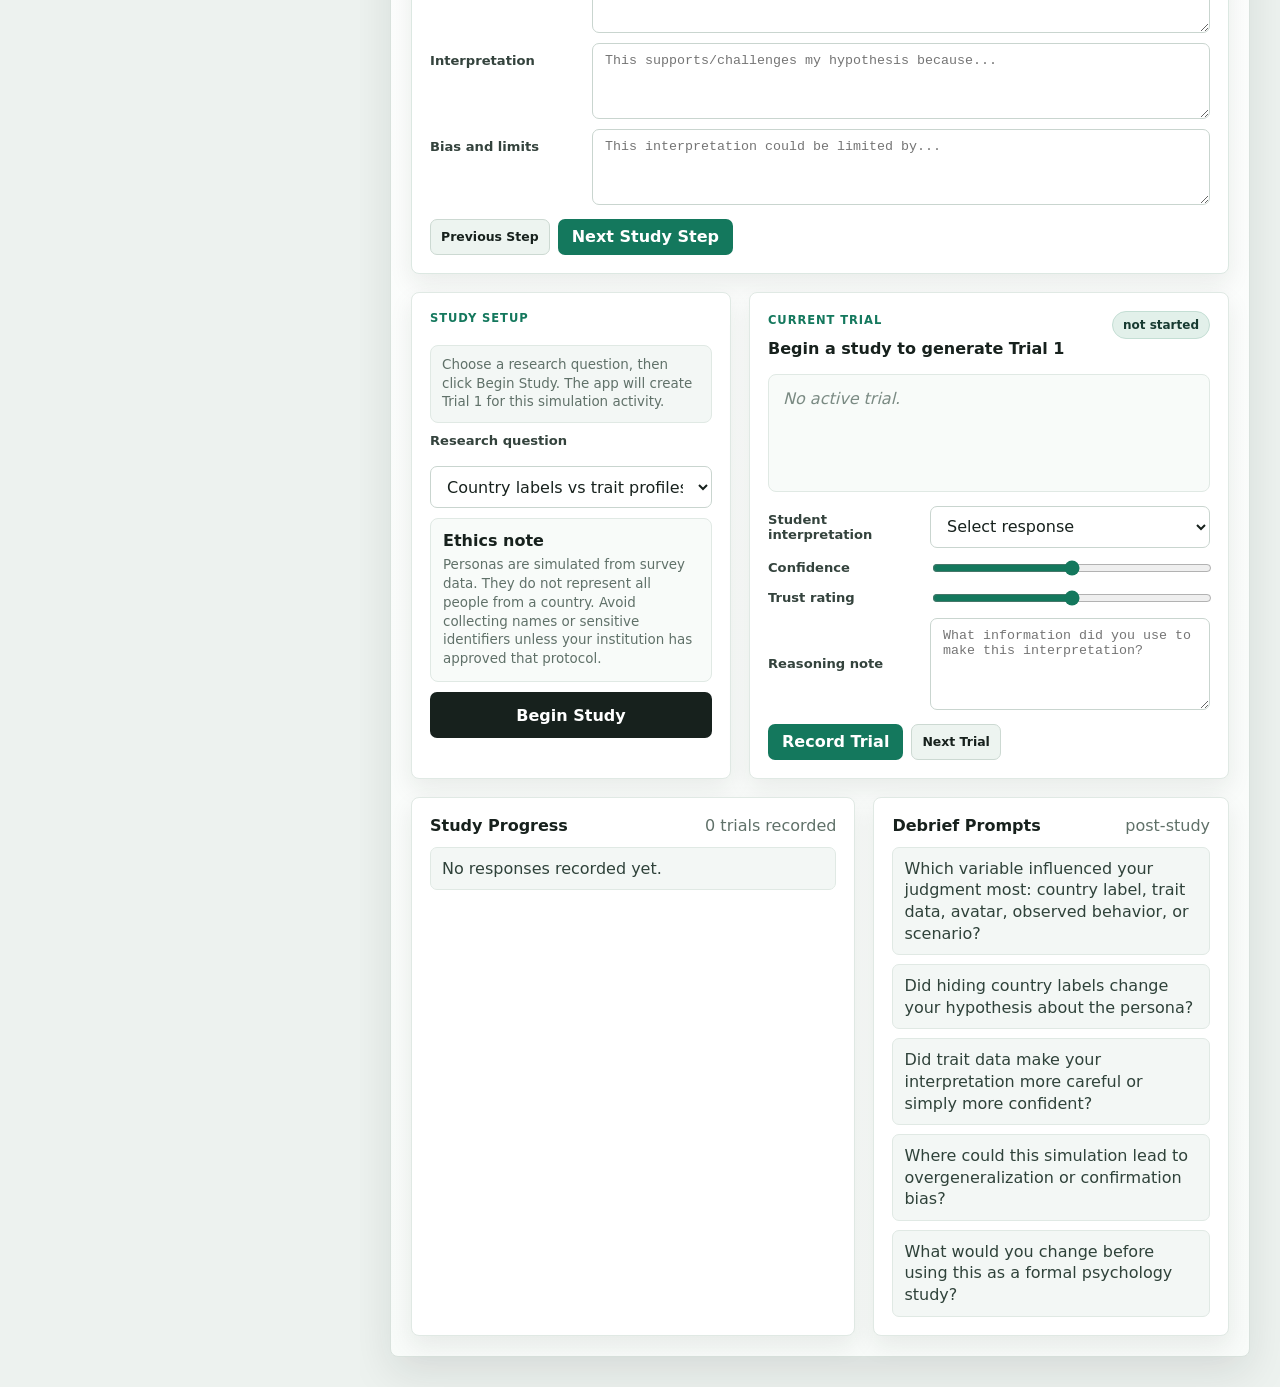
==== commit 3414b195: "Add beginner explorer level" ====
--- a/index.html
+++ b/index.html
@@ -4,7 +4,7 @@
     <meta charset="utf-8" />
     <meta name="viewport" content="width=device-width, initial-scale=1" />
     <title>GPS Student Role-Play Lab</title>
-    <link rel="stylesheet" href="assets/styles.css?v=student-simple" />
+    <link rel="stylesheet" href="assets/styles.css?v=beginner-explorer" />
   </head>
   <body>
     <main class="app-shell">
@@ -90,6 +90,10 @@
         </section>
 
         <section class="panel-section">
+          <button id="startExplorer" class="secondary-button" type="button">Start Beginner Explorer</button>
+        </section>
+
+        <section class="panel-section">
           <button id="startClassroom" class="secondary-button" type="button">Go to Role-Play Activity</button>
         </section>
 
@@ -145,6 +149,44 @@
             <article>
               <b>4. Evaluate the limits</b>
               <p>Ask what the data explains, what it misses, and how bias could shape interpretation.</p>
+            </article>
+          </div>
+        </section>
+
+        <section class="explorer-section" id="explorerSection" aria-labelledby="explorerTitle">
+          <div class="section-head">
+            <div>
+              <p class="eyebrow">Beginner Level</p>
+              <h3 id="explorerTitle">Psych Data Explorer</h3>
+              <p class="microcopy">A five-step path for undergraduates who are new to psychology research and data interpretation.</p>
+            </div>
+            <span id="explorerStepBadge" class="pill">1 of 5</span>
+          </div>
+          <div id="explorerStepTrack" class="explorer-step-track" aria-label="Beginner explorer steps"></div>
+          <div class="explorer-layout">
+            <article class="explorer-card">
+              <span class="card-label">Current Explorer Step</span>
+              <h4 id="explorerStepTitle">Step 1: Pick a persona</h4>
+              <p id="explorerStepInstruction">Choose one simulated persona and treat the traits as data clues, not as a full explanation of a real person.</p>
+              <div class="mission-actions">
+                <button id="prevExplorerStep" class="mini-button" type="button">Previous Step</button>
+                <button id="nextExplorerStep" class="small-action" type="button">Next Explorer Step</button>
+              </div>
+            </article>
+            <article class="explorer-card">
+              <span class="card-label">Explorer Notes</span>
+              <div class="explorer-notebook-grid">
+                <label for="explorerGuess">My first guess</label>
+                <textarea id="explorerGuess" placeholder="Before studying the data, I think this persona might..."></textarea>
+                <label for="explorerClue">Strongest data clue</label>
+                <textarea id="explorerClue" placeholder="The GPS trait that seems most important is..."></textarea>
+                <label for="explorerTest">Scenario test</label>
+                <textarea id="explorerTest" placeholder="In the scenario, I would expect the persona to..."></textarea>
+                <label for="explorerChange">What changed?</label>
+                <textarea id="explorerChange" placeholder="After comparing the evidence, I changed or refined my thinking because..."></textarea>
+                <label for="explorerInsight">Psych insight</label>
+                <textarea id="explorerInsight" placeholder="This shows me that psychological data can help researchers..."></textarea>
+              </div>
             </article>
           </div>
         </section>
@@ -508,6 +550,6 @@
       </section>
     </main>
 
-    <script src="assets/app.js?v=student-simple"></script>
+    <script src="assets/app.js?v=beginner-explorer"></script>
   </body>
 </html>
--- a/assets/styles.css
+++ b/assets/styles.css
@@ -264,6 +264,7 @@
 
 .metric-strip div,
 .student-guide,
+.explorer-section,
 .study-lens,
 .persona-card,
 .radar-panel,
@@ -306,6 +307,7 @@
 
 .persona-card,
 .student-guide,
+.explorer-section,
 .study-lens,
 .radar-panel,
 .trait-panel,
@@ -355,6 +357,97 @@
   color: var(--muted);
   font-size: 0.84rem;
   line-height: 1.38;
+}
+
+.explorer-section {
+  margin-bottom: 18px;
+}
+
+.explorer-step-track {
+  display: grid;
+  grid-template-columns: repeat(5, 1fr);
+  gap: 8px;
+  margin-bottom: 14px;
+}
+
+.explorer-step-dot {
+  min-height: 74px;
+  padding: 9px;
+  color: #31413a;
+  text-align: left;
+  background: #f7faf8;
+  border: 1px solid #dce8e2;
+  border-radius: 8px;
+  cursor: pointer;
+}
+
+.explorer-step-dot span {
+  width: 24px;
+  height: 24px;
+  display: inline-grid;
+  place-items: center;
+  margin-bottom: 7px;
+  color: #fff;
+  background: #899a91;
+  border-radius: 50%;
+  font-size: 0.75rem;
+  font-weight: 900;
+}
+
+.explorer-step-dot b {
+  display: block;
+  font-size: 0.8rem;
+  line-height: 1.22;
+}
+
+.explorer-step-dot.active {
+  background: #edf6fb;
+  border-color: #b9d4e7;
+  box-shadow: inset 0 0 0 2px rgba(49, 95, 157, 0.16);
+}
+
+.explorer-step-dot.active span,
+.explorer-step-dot.complete span {
+  background: var(--blue);
+}
+
+.explorer-layout {
+  display: grid;
+  grid-template-columns: minmax(260px, 0.72fr) 1fr;
+  gap: 14px;
+}
+
+.explorer-card {
+  padding: 16px;
+  background: #fff;
+  border: 1px solid #dce8e2;
+  border-radius: 8px;
+  box-shadow: var(--soft-shadow);
+}
+
+.explorer-card h4 {
+  margin: 8px 0;
+  font-size: 1.05rem;
+}
+
+.explorer-card p {
+  color: #3e4d47;
+  line-height: 1.45;
+}
+
+.explorer-notebook-grid {
+  display: grid;
+  grid-template-columns: 145px 1fr;
+  gap: 10px 12px;
+  align-items: start;
+}
+
+.explorer-notebook-grid label {
+  margin: 10px 0 0;
+}
+
+.explorer-notebook-grid textarea {
+  min-height: 72px;
 }
 
 .study-lens {
@@ -2145,6 +2238,8 @@
   .dashboard-summary,
   .dashboard-trait-grid,
   .student-steps,
+  .explorer-layout,
+  .explorer-step-track,
   .research-steps,
   .study-step-track,
   .wellbeing-hero,
@@ -2183,6 +2278,7 @@
   .reason-row,
   .team-cards,
   .response-grid,
+  .explorer-notebook-grid,
   .study-notebook-grid,
   .compare-row {
     grid-template-columns: 1fr;
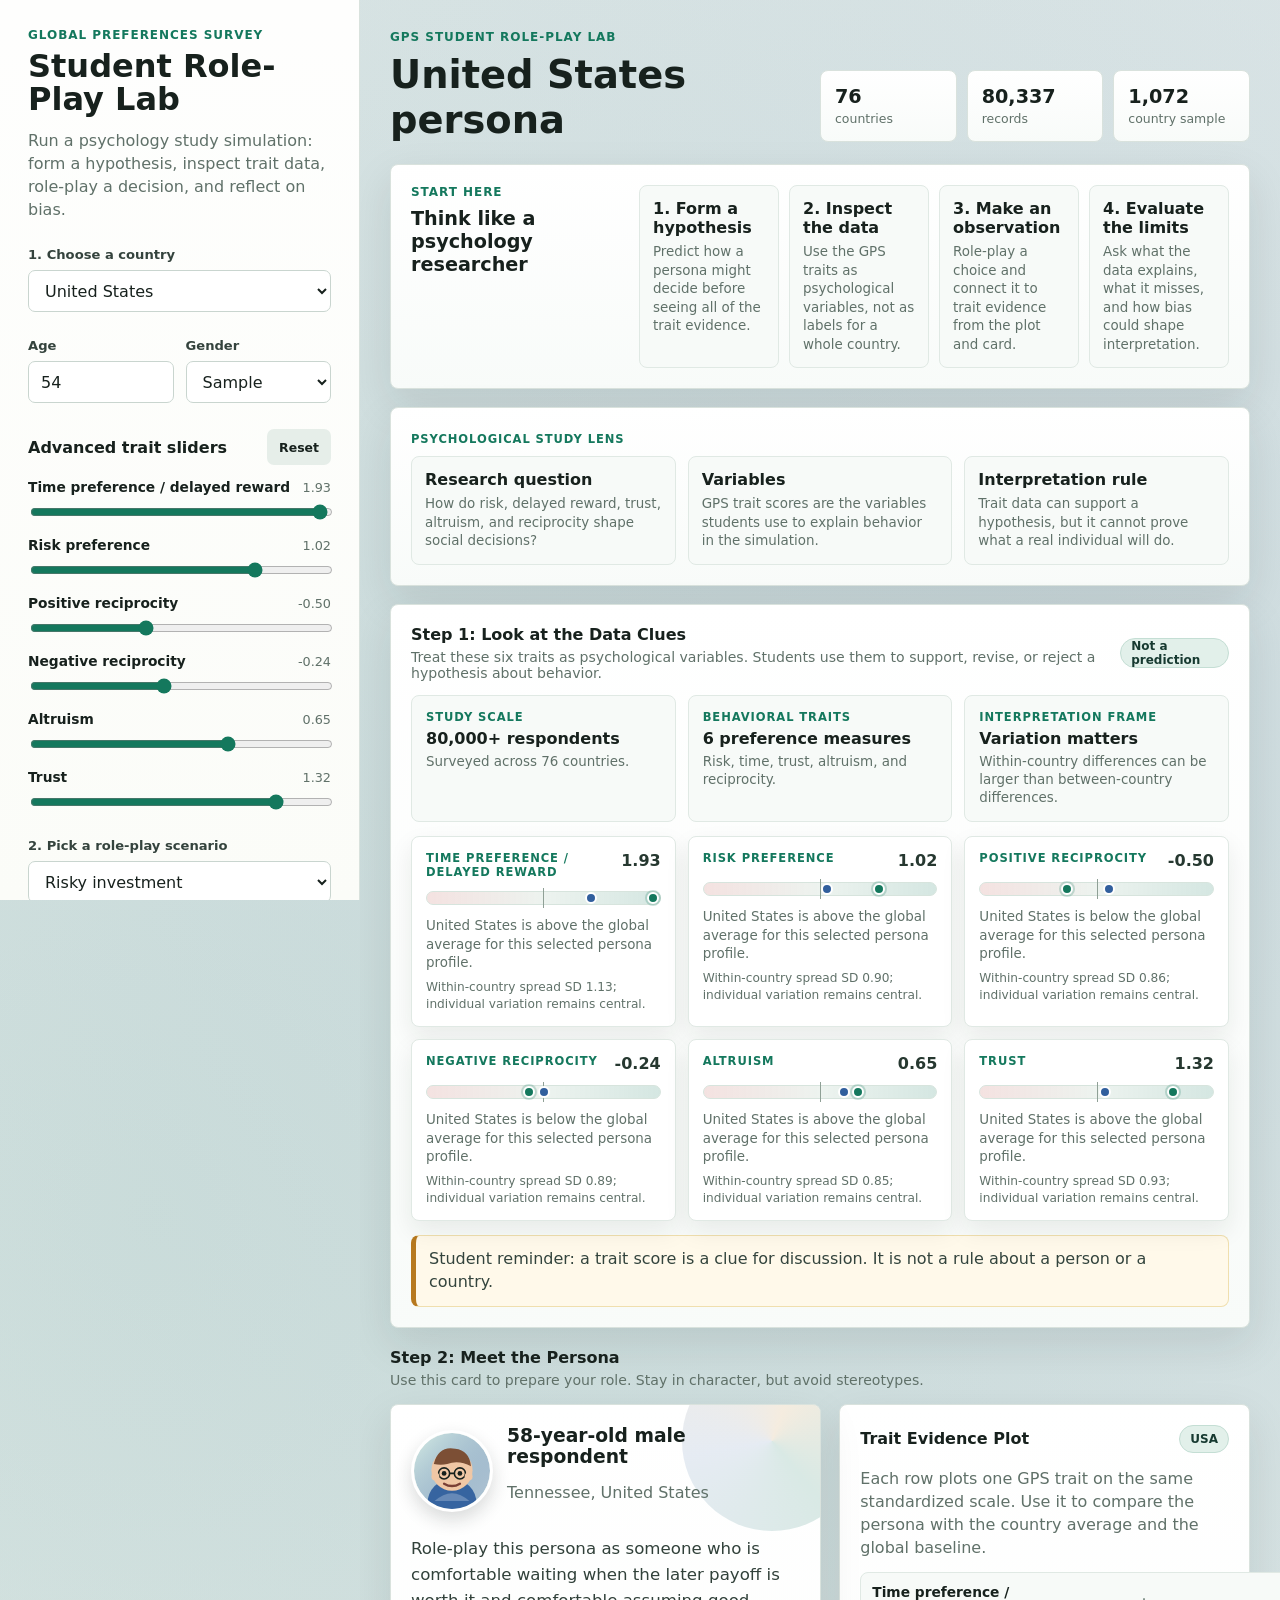
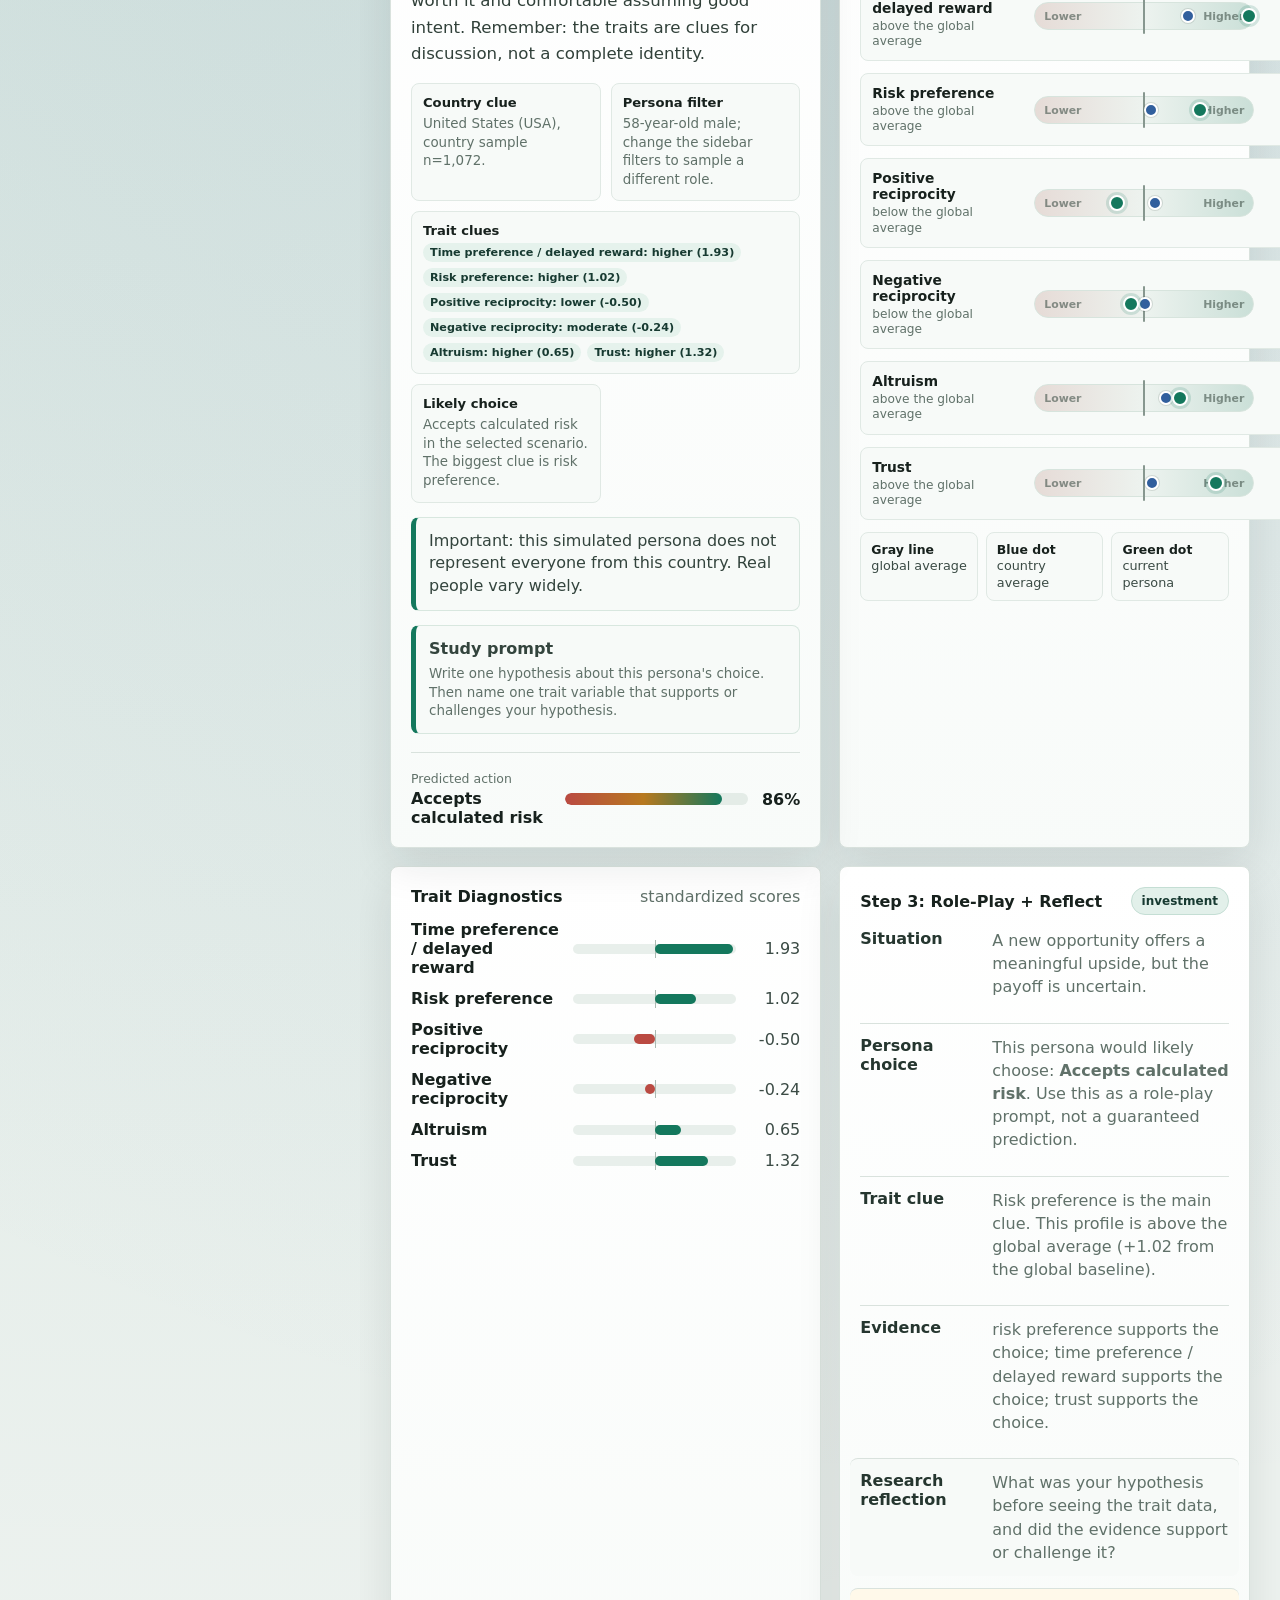
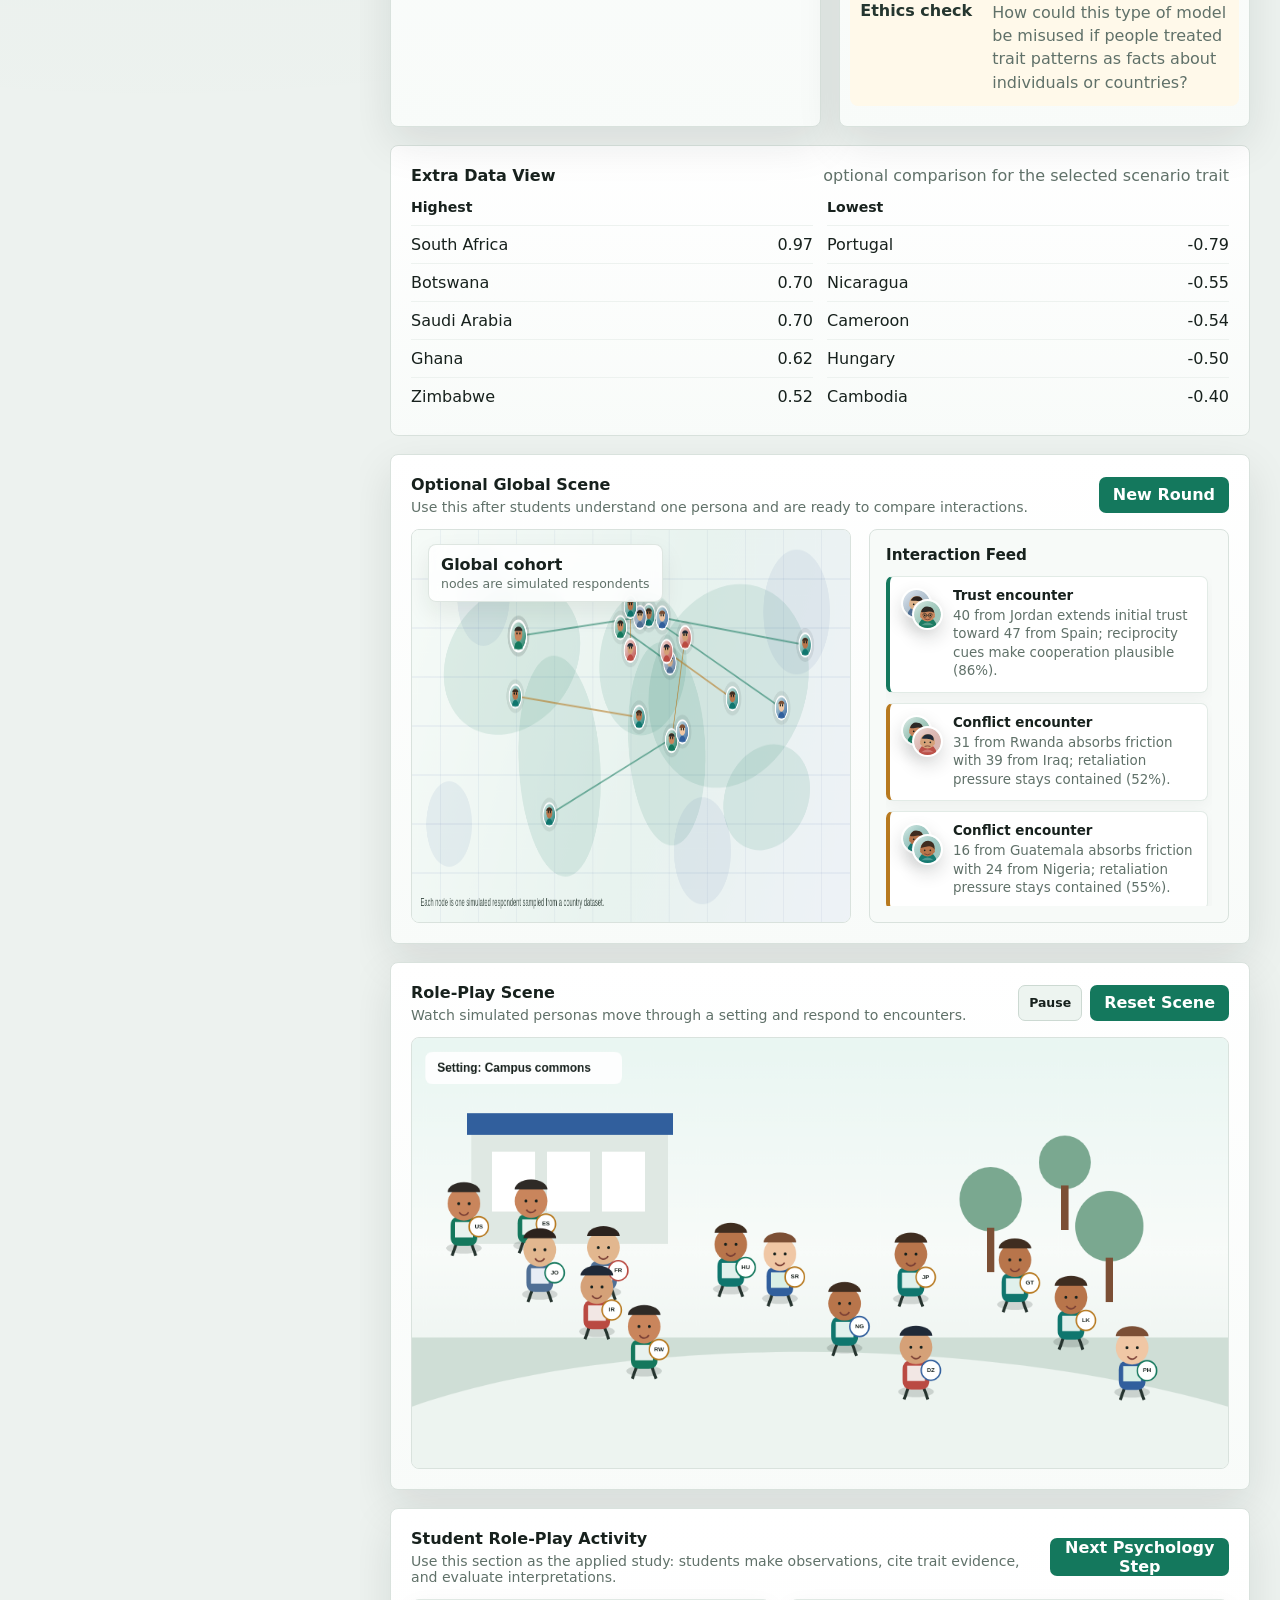
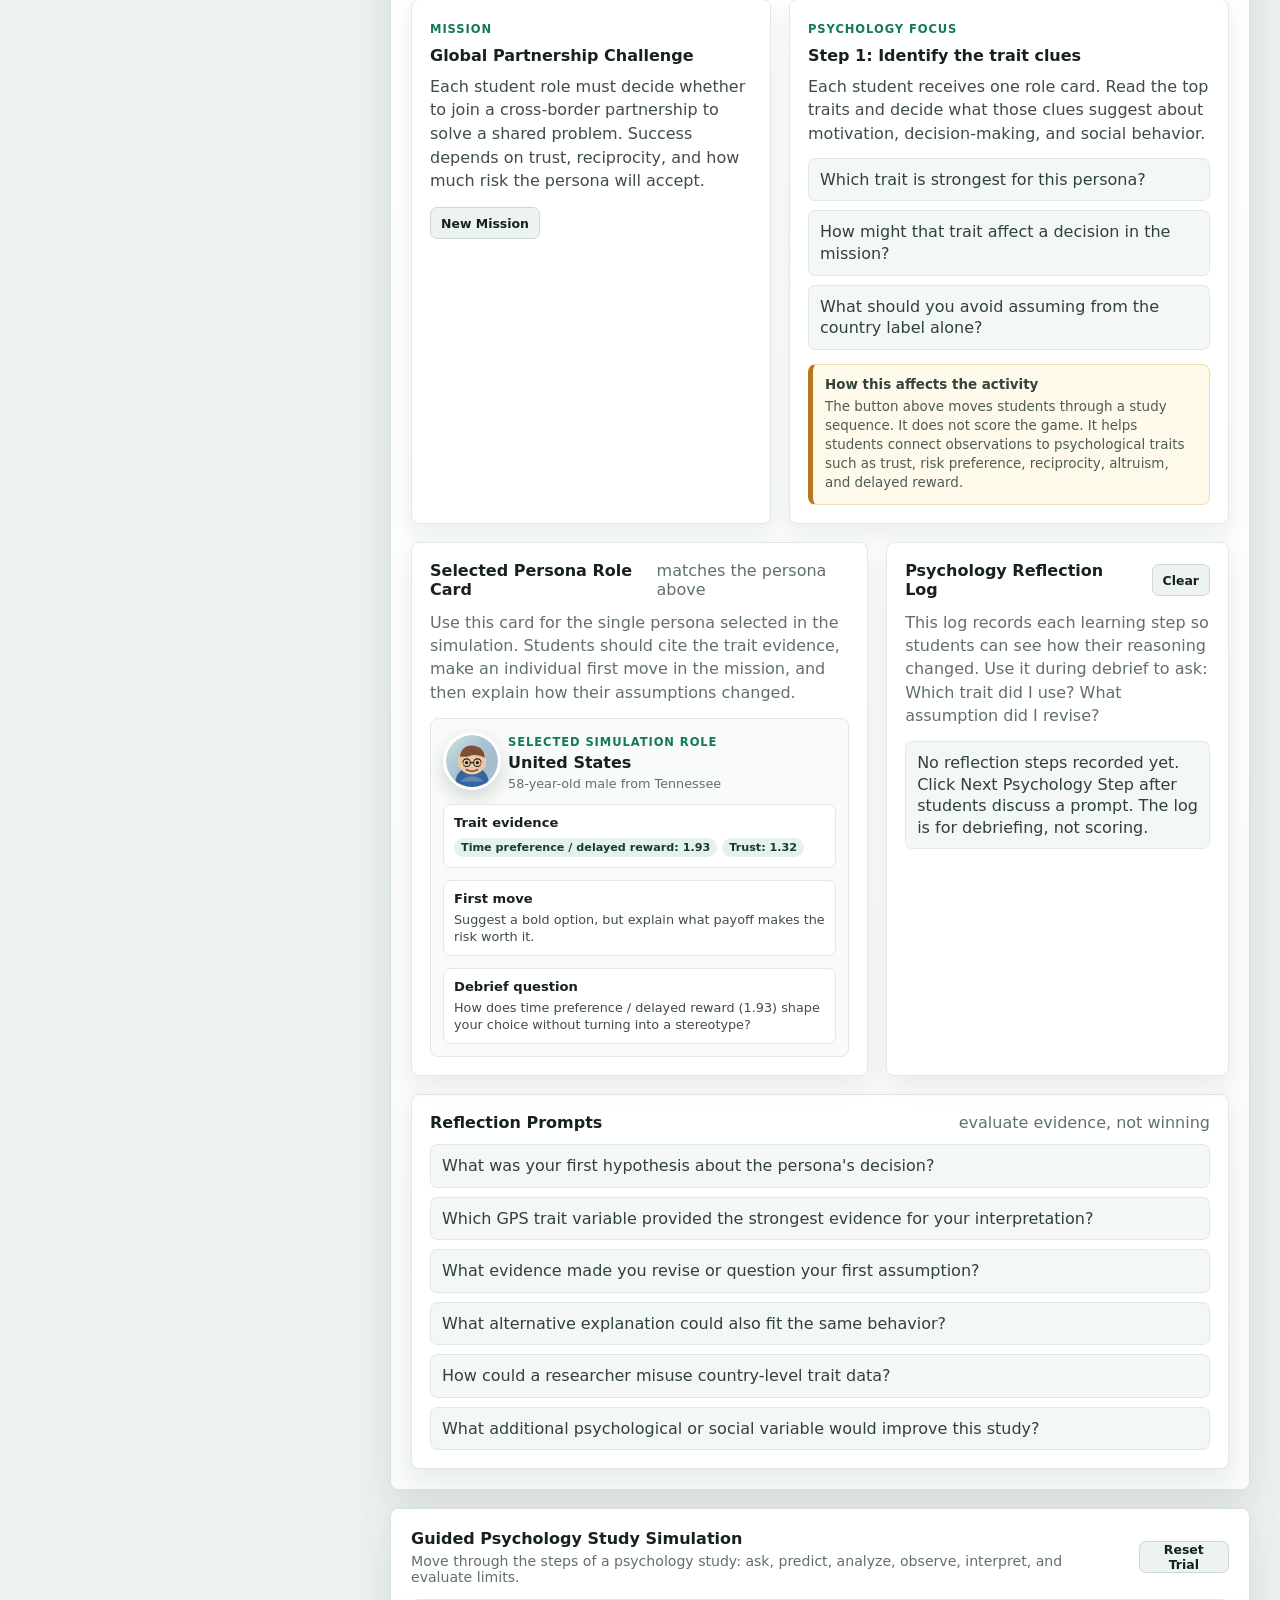
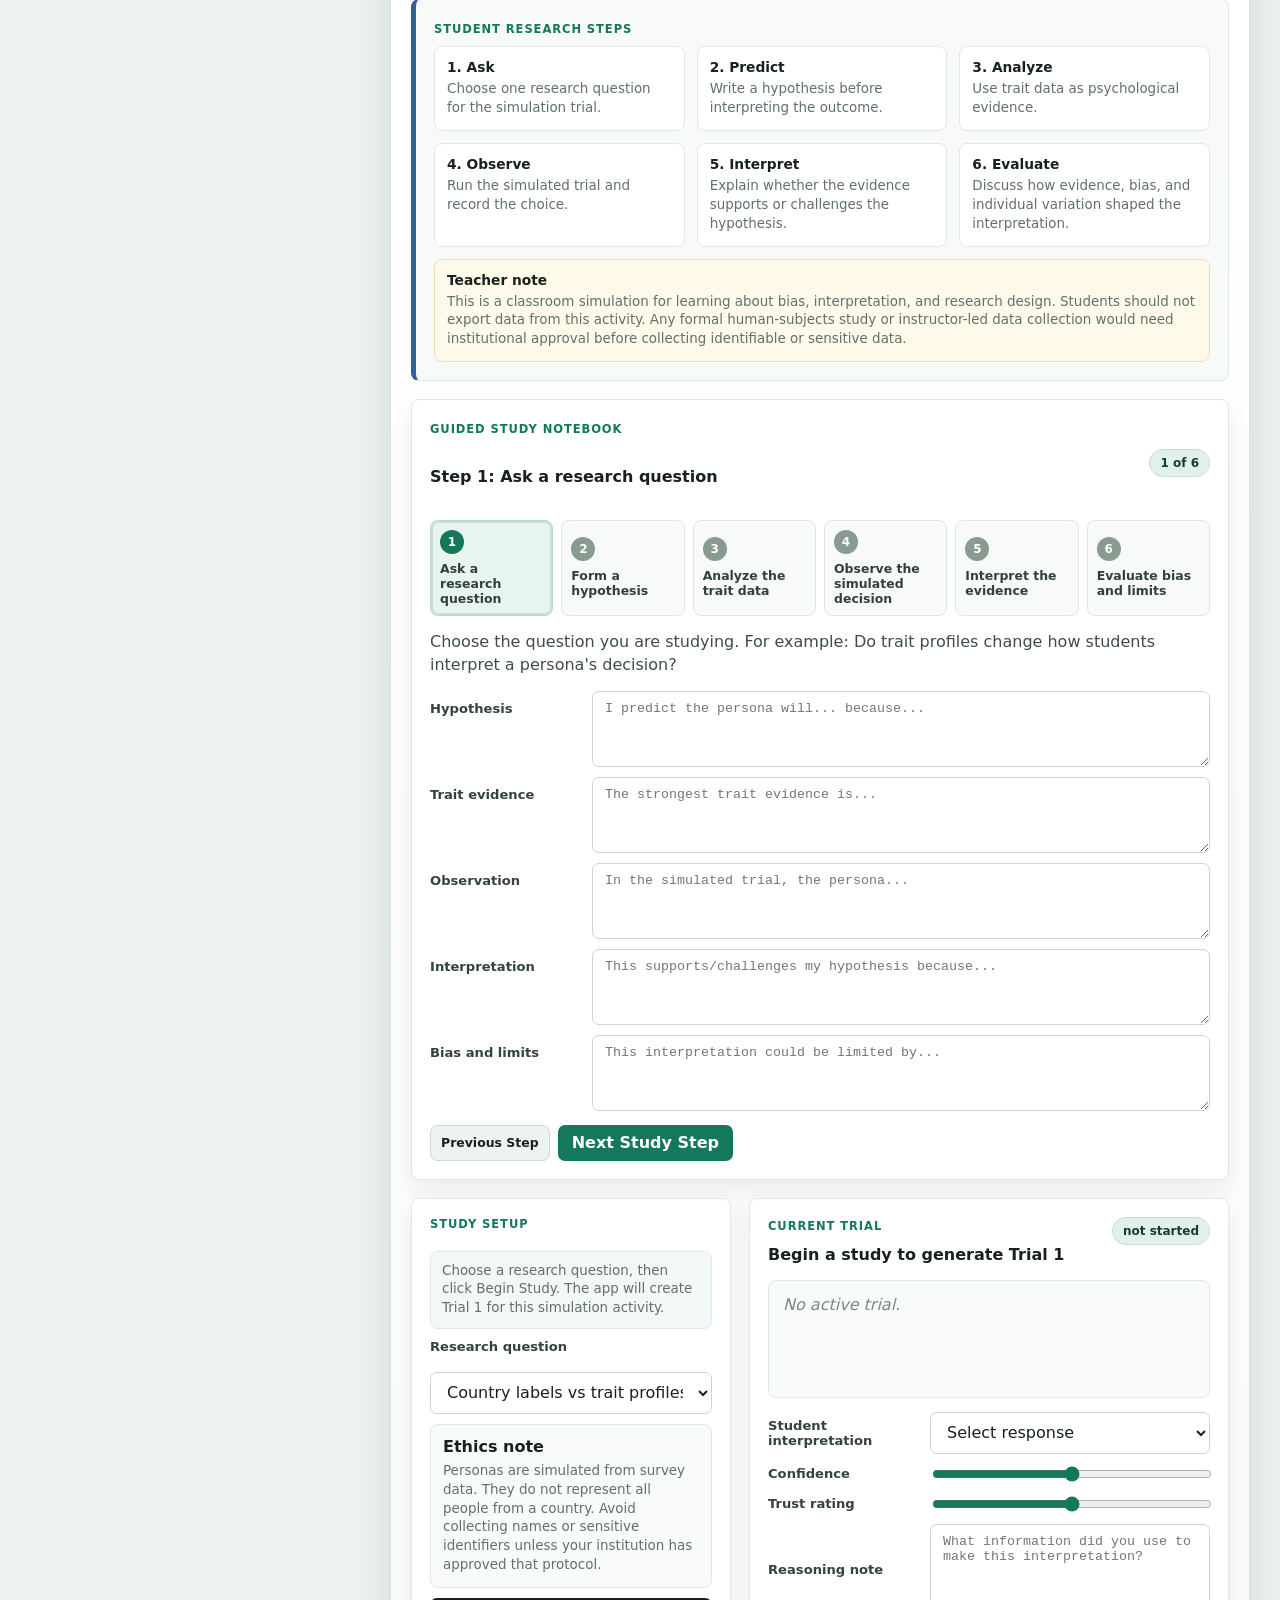
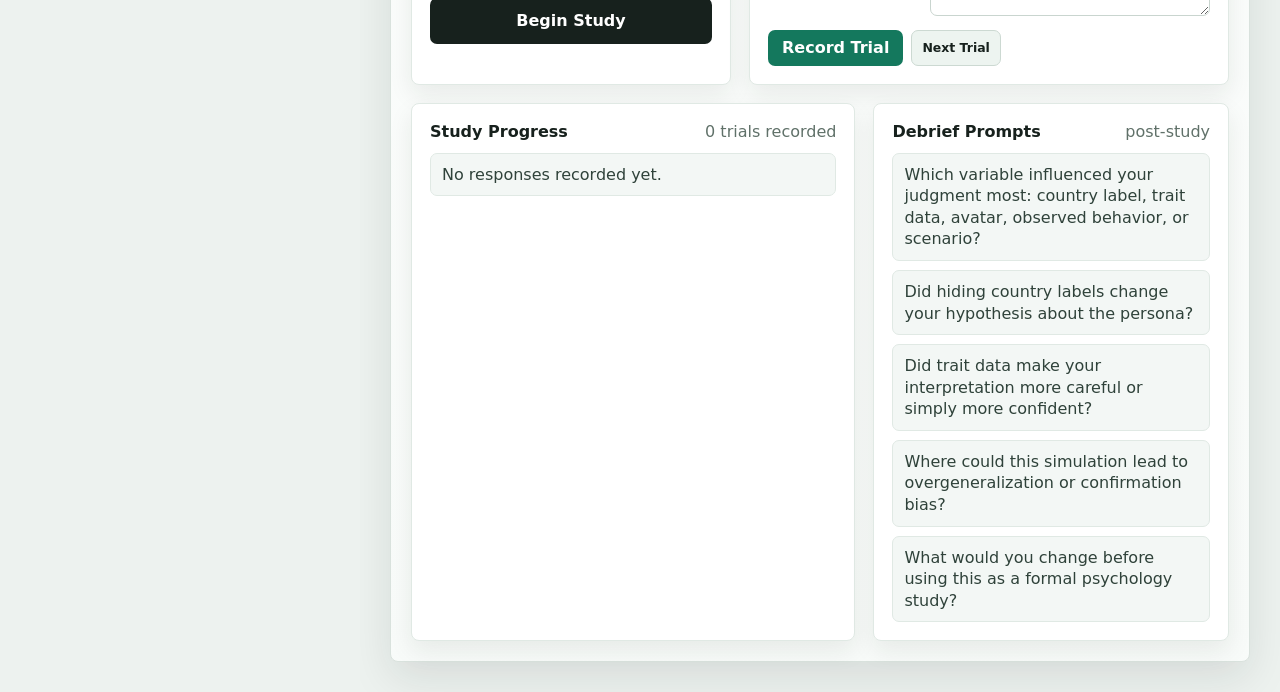
==== commit 24c1af94: "Add separate beginner explorer page" ====
--- a/index.html
+++ b/index.html
@@ -4,7 +4,7 @@
     <meta charset="utf-8" />
     <meta name="viewport" content="width=device-width, initial-scale=1" />
     <title>GPS Student Role-Play Lab</title>
-    <link rel="stylesheet" href="assets/styles.css?v=beginner-explorer" />
+    <link rel="stylesheet" href="assets/styles.css?v=beginner-page" />
   </head>
   <body>
     <main class="app-shell">
@@ -90,7 +90,7 @@
         </section>
 
         <section class="panel-section">
-          <button id="startExplorer" class="secondary-button" type="button">Start Beginner Explorer</button>
+          <a class="secondary-link" href="beginner.html">Open Beginner Explorer</a>
         </section>
 
         <section class="panel-section">
@@ -149,44 +149,6 @@
             <article>
               <b>4. Evaluate the limits</b>
               <p>Ask what the data explains, what it misses, and how bias could shape interpretation.</p>
-            </article>
-          </div>
-        </section>
-
-        <section class="explorer-section" id="explorerSection" aria-labelledby="explorerTitle">
-          <div class="section-head">
-            <div>
-              <p class="eyebrow">Beginner Level</p>
-              <h3 id="explorerTitle">Psych Data Explorer</h3>
-              <p class="microcopy">A five-step path for undergraduates who are new to psychology research and data interpretation.</p>
-            </div>
-            <span id="explorerStepBadge" class="pill">1 of 5</span>
-          </div>
-          <div id="explorerStepTrack" class="explorer-step-track" aria-label="Beginner explorer steps"></div>
-          <div class="explorer-layout">
-            <article class="explorer-card">
-              <span class="card-label">Current Explorer Step</span>
-              <h4 id="explorerStepTitle">Step 1: Pick a persona</h4>
-              <p id="explorerStepInstruction">Choose one simulated persona and treat the traits as data clues, not as a full explanation of a real person.</p>
-              <div class="mission-actions">
-                <button id="prevExplorerStep" class="mini-button" type="button">Previous Step</button>
-                <button id="nextExplorerStep" class="small-action" type="button">Next Explorer Step</button>
-              </div>
-            </article>
-            <article class="explorer-card">
-              <span class="card-label">Explorer Notes</span>
-              <div class="explorer-notebook-grid">
-                <label for="explorerGuess">My first guess</label>
-                <textarea id="explorerGuess" placeholder="Before studying the data, I think this persona might..."></textarea>
-                <label for="explorerClue">Strongest data clue</label>
-                <textarea id="explorerClue" placeholder="The GPS trait that seems most important is..."></textarea>
-                <label for="explorerTest">Scenario test</label>
-                <textarea id="explorerTest" placeholder="In the scenario, I would expect the persona to..."></textarea>
-                <label for="explorerChange">What changed?</label>
-                <textarea id="explorerChange" placeholder="After comparing the evidence, I changed or refined my thinking because..."></textarea>
-                <label for="explorerInsight">Psych insight</label>
-                <textarea id="explorerInsight" placeholder="This shows me that psychological data can help researchers..."></textarea>
-              </div>
             </article>
           </div>
         </section>
@@ -550,6 +512,6 @@
       </section>
     </main>
 
-    <script src="assets/app.js?v=beginner-explorer"></script>
+    <script src="assets/app.js?v=beginner-page"></script>
   </body>
 </html>
--- a/assets/styles.css
+++ b/assets/styles.css
@@ -2174,6 +2174,261 @@
   line-height: 1.38;
 }
 
+.beginner-body {
+  background:
+    linear-gradient(180deg, rgba(237, 242, 239, 0.88), rgba(245, 248, 246, 0.96)),
+    #edf2ef;
+}
+
+.beginner-shell {
+  width: min(1180px, calc(100% - 36px));
+  margin: 0 auto;
+  padding: 28px 0 42px;
+}
+
+.beginner-hero,
+.beginner-overview,
+.beginner-controls,
+.beginner-persona,
+.beginner-steps,
+.canvas-shell {
+  background:
+    linear-gradient(180deg, rgba(255, 255, 255, 0.98), rgba(248, 251, 249, 0.98)),
+    var(--paper);
+  border: 1px solid var(--line);
+  border-radius: 8px;
+  box-shadow: var(--shadow);
+}
+
+.beginner-hero {
+  display: flex;
+  justify-content: space-between;
+  gap: 24px;
+  align-items: end;
+  padding: 28px;
+  margin-bottom: 18px;
+}
+
+.beginner-hero h1 {
+  margin: 0;
+  font-size: clamp(2rem, 4vw, 4rem);
+  letter-spacing: 0;
+}
+
+.beginner-hero p {
+  max-width: 760px;
+  margin: 12px 0 0;
+  color: var(--muted);
+  line-height: 1.5;
+}
+
+.beginner-nav {
+  display: flex;
+  flex-wrap: wrap;
+  gap: 10px;
+}
+
+.beginner-nav a,
+.compact-link {
+  min-height: 42px;
+  padding: 10px 14px;
+  color: var(--ink);
+  background: #e6eee9;
+  border: 1px solid #c9d8d0;
+  border-radius: 7px;
+  font-weight: 800;
+  text-decoration: none;
+}
+
+.beginner-overview {
+  display: grid;
+  grid-template-columns: minmax(280px, 0.72fr) 1fr;
+  gap: 22px;
+  padding: 22px;
+  margin-bottom: 18px;
+}
+
+.beginner-overview h2,
+.beginner-controls h2,
+.beginner-steps h2,
+.canvas-shell h2 {
+  margin: 0;
+}
+
+.beginner-overview p {
+  color: var(--muted);
+  line-height: 1.48;
+}
+
+.beginner-overview ol {
+  margin: 0;
+  padding-left: 22px;
+  color: #3e4d47;
+  line-height: 1.7;
+}
+
+.beginner-lab {
+  display: grid;
+  grid-template-columns: minmax(280px, 0.45fr) 1fr;
+  gap: 18px;
+  margin-bottom: 18px;
+}
+
+.beginner-controls,
+.beginner-persona,
+.beginner-steps,
+.canvas-shell {
+  padding: 22px;
+}
+
+.beginner-controls {
+  align-self: start;
+}
+
+.beginner-controls label {
+  margin-top: 16px;
+}
+
+.beginner-persona-head {
+  display: flex;
+  align-items: center;
+  gap: 18px;
+  margin-bottom: 18px;
+}
+
+.beginner-avatar {
+  width: 112px;
+  height: 112px;
+  flex: 0 0 auto;
+}
+
+.beginner-avatar svg {
+  width: 100%;
+  height: 100%;
+  display: block;
+}
+
+.beginner-persona h2 {
+  margin: 0;
+  font-size: 1.45rem;
+}
+
+.beginner-persona p {
+  margin: 8px 0 0;
+  color: var(--muted);
+  line-height: 1.45;
+}
+
+.beginner-trait-bars {
+  display: grid;
+  gap: 10px;
+}
+
+.beginner-trait-row {
+  display: grid;
+  grid-template-columns: minmax(210px, 0.48fr) 1fr;
+  gap: 14px;
+  align-items: center;
+  padding: 12px;
+  background: #f7faf8;
+  border: 1px solid #dfe9e4;
+  border-radius: 8px;
+}
+
+.beginner-trait-row b,
+.beginner-trait-row span {
+  display: block;
+}
+
+.beginner-trait-row span {
+  margin-top: 3px;
+  color: var(--muted);
+  font-size: 0.82rem;
+}
+
+.beginner-bar {
+  height: 12px;
+  background: #e1e9e5;
+  border-radius: 999px;
+  overflow: hidden;
+}
+
+.beginner-bar span {
+  display: block;
+  height: 100%;
+  background: linear-gradient(90deg, var(--blue), var(--green));
+  border-radius: inherit;
+}
+
+.beginner-decision {
+  margin-top: 16px;
+  padding: 16px;
+  background: #f3f8f5;
+  border: 1px solid #d9e7e0;
+  border-left: 5px solid var(--green);
+  border-radius: 8px;
+}
+
+.beginner-decision b {
+  display: block;
+  margin-top: 8px;
+}
+
+.beginner-steps {
+  display: grid;
+  gap: 12px;
+  margin-bottom: 18px;
+}
+
+.beginner-step {
+  display: grid;
+  grid-template-columns: 46px 1fr;
+  gap: 14px;
+  padding: 16px;
+  background: #fff;
+  border: 1px solid #dfe9e4;
+  border-radius: 8px;
+}
+
+.step-number {
+  width: 38px;
+  height: 38px;
+  display: grid;
+  place-items: center;
+  color: #fff;
+  background: var(--blue);
+  border-radius: 50%;
+  font-weight: 900;
+}
+
+.beginner-step h3 {
+  margin: 0;
+  font-size: 1rem;
+}
+
+.beginner-step p {
+  margin: 6px 0 10px;
+  color: var(--muted);
+  line-height: 1.42;
+}
+
+.canvas-shell {
+  margin-bottom: 12px;
+}
+
+.submission-draft {
+  min-height: 260px;
+  margin-top: 10px;
+  font-family: ui-monospace, SFMono-Regular, Consolas, "Liberation Mono", monospace;
+  line-height: 1.45;
+}
+
+.compact-button {
+  width: auto;
+  min-width: 150px;
+  padding: 0 16px;
+}
+
 .feed-avatars {
   position: relative;
   width: 42px;
@@ -2233,6 +2488,9 @@
 
   .workspace-top,
   .student-guide,
+  .beginner-hero,
+  .beginner-overview,
+  .beginner-lab,
   .study-lens-grid,
   .simulation-grid,
   .dashboard-summary,
@@ -2275,6 +2533,8 @@
   .chart-key,
   .trait-map-row,
   .trait-bar,
+  .beginner-trait-row,
+  .beginner-step,
   .reason-row,
   .team-cards,
   .response-grid,
